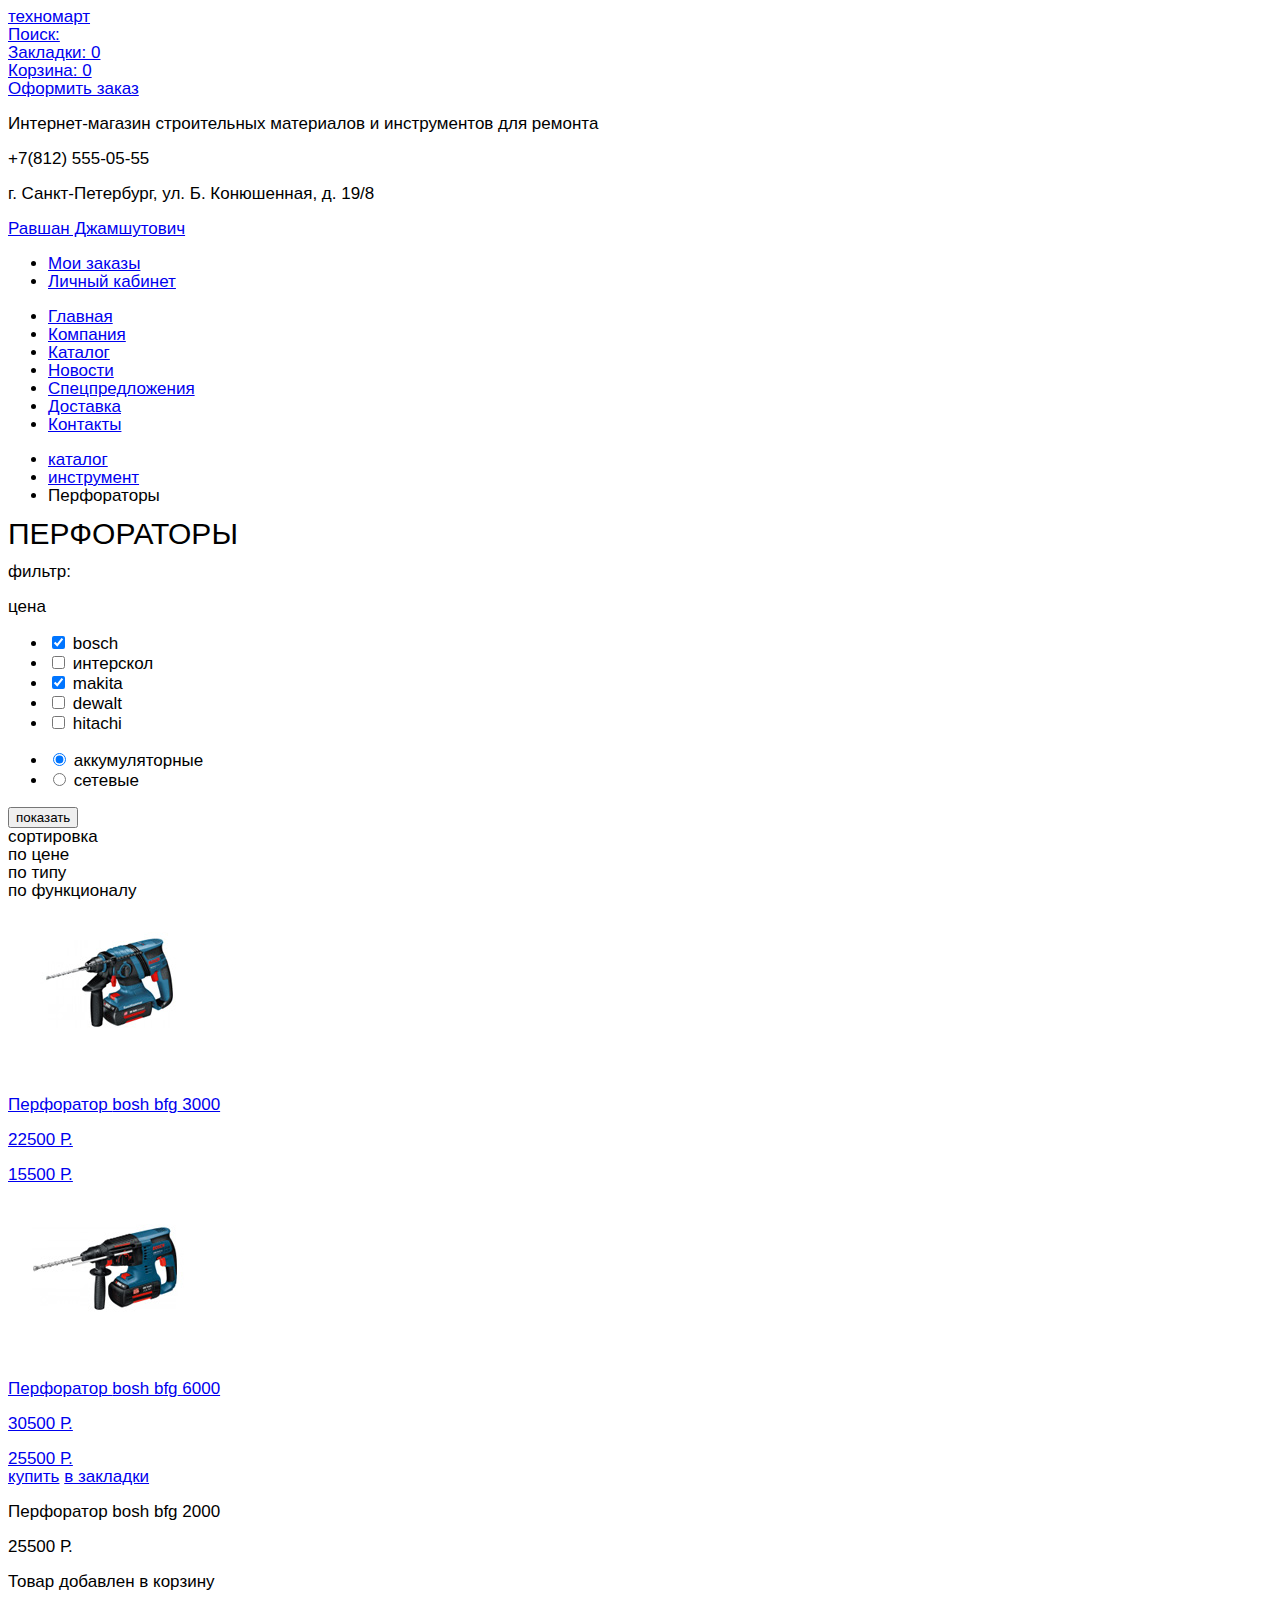
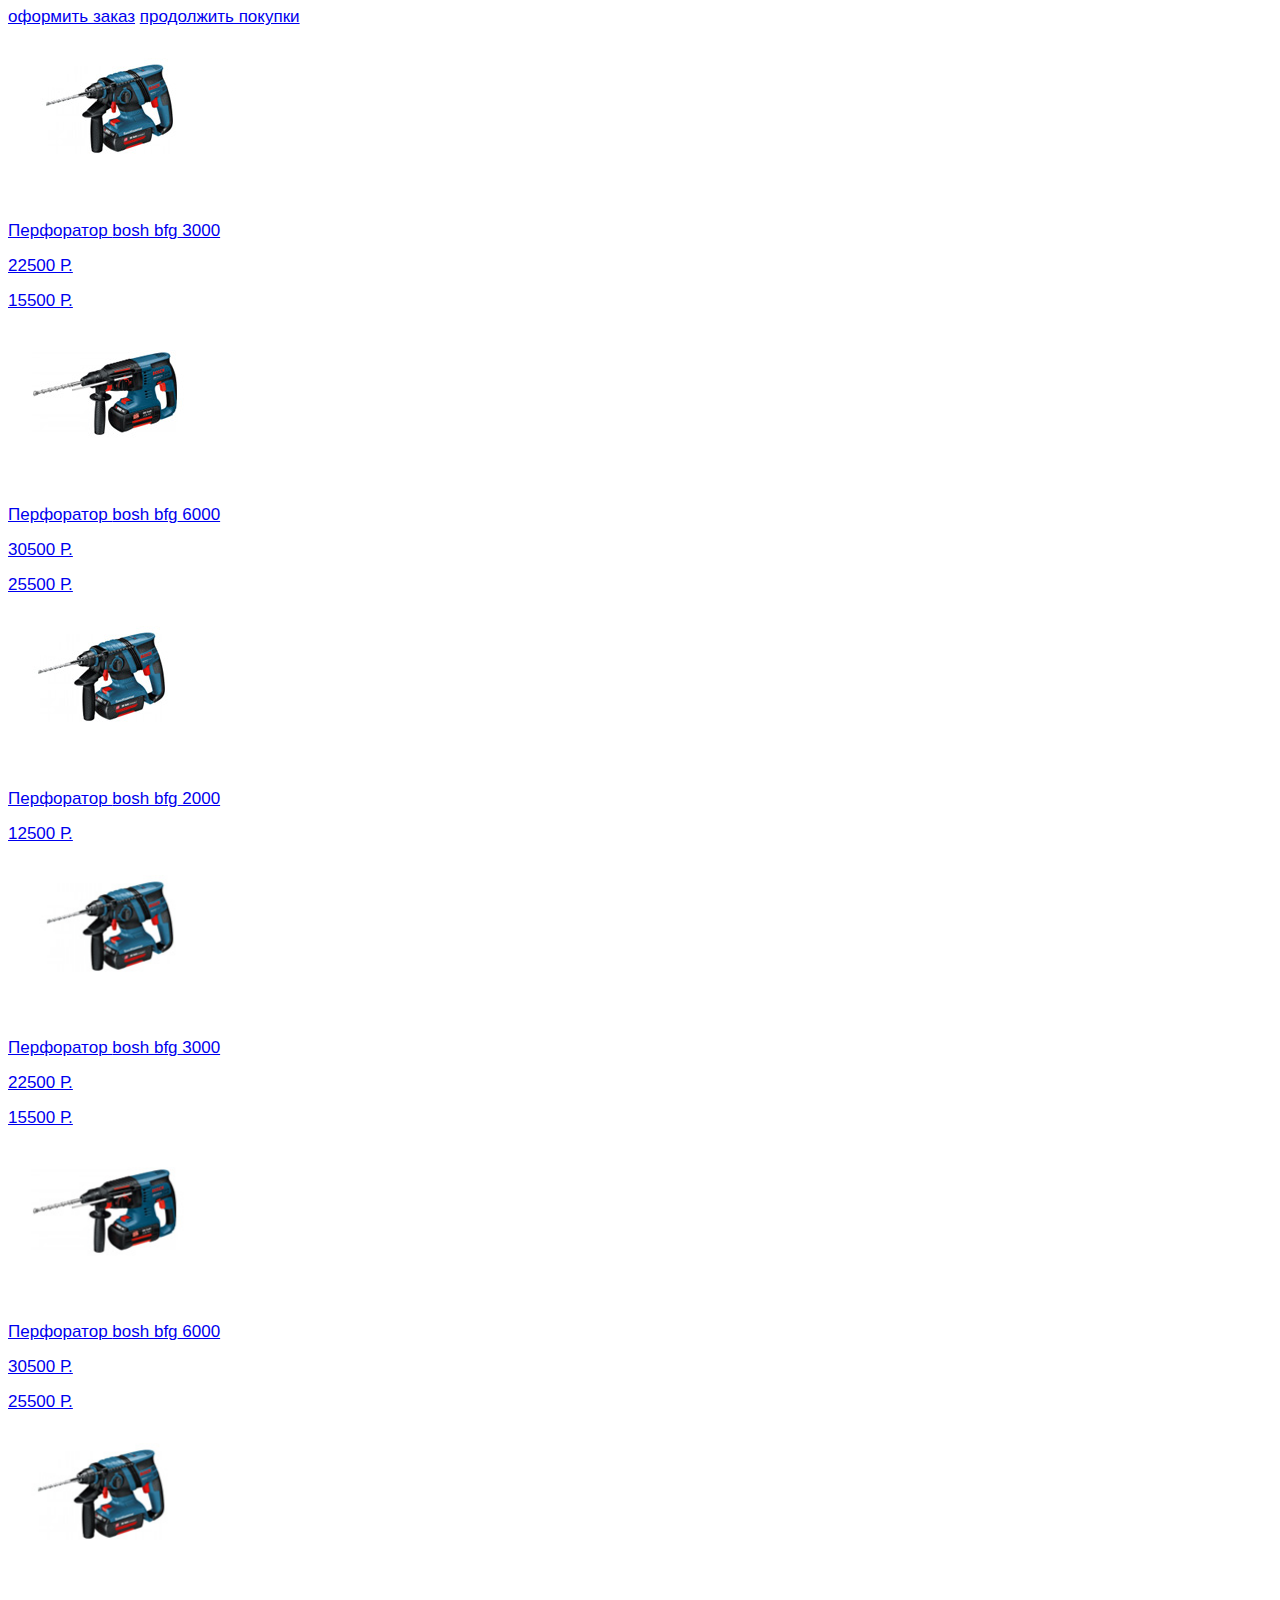
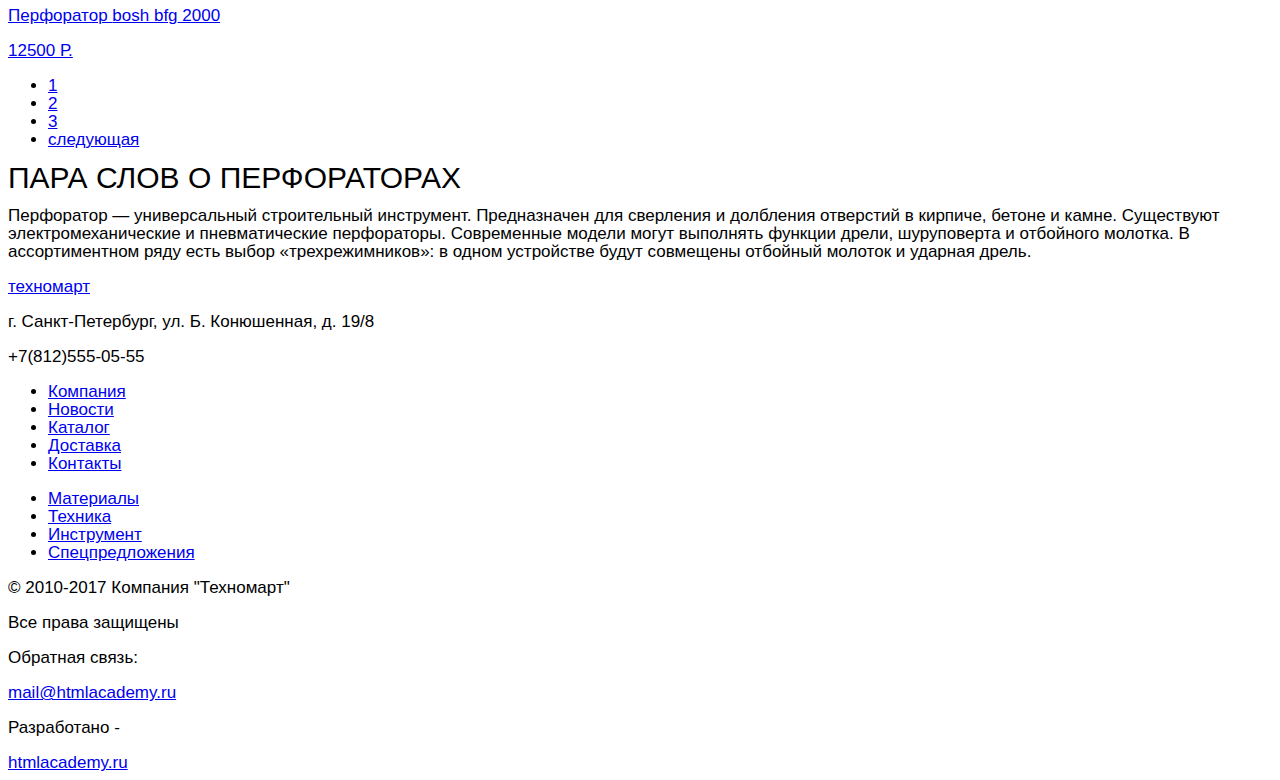
==== catalog.html @ 0193c379 "Изменения в соответствии с разделами интенсива "Разметка", "Фотошоп для верстальщика"" ====
<!DOCTYPE html>
<html lang="ru">
    <head>
        <meta charset="utf-8">
        <title>Перфораторы</title>
        <link rel="stylesheet" href="css/style.css">
    </head>
<body>
    <header class="main-header">
        <section class="user-panel">
            <div class="use-panel-container">
                <div class="logo">
                    <a href="#" title="Логотип">техномарт</a>       
                </div>
                <div class="search">
                    <a href="#">Поиск:</a>                    
                </div>
                <div class="marks">
                    <a href="#">Закладки: 0</a>                     
                </div>
                <div class="basket">
                    <a href="#">Корзина: 0</a>                       
                </div>
                <div class="order-btn">
                    <a href="#">Оформить заказ</a>
                </div>                
            </div>
        </section>
        <div class="info-container">
            <section class="info-panel">
                <p>Интернет-магазин строительных материалов и инструментов для ремонта</p> 
                <div class="phone-address">
                    <div class="phone-number">
                        <p>+7(812) 555-05-55</p>
                    </div>
                    <p>г. Санкт-Петербург, ул. Б. Конюшенная, д. 19/8</p>
                </div>
                <div class="user-conner">
                    <div class="profile">
                        <a href="#">Равшан Джамшутович</a>          
                    </div>
                    <ul>
                        <li>
                            <a href="#">Мои заказы</a>
                        </li>
                        <li>
                            <a href="#">Личный кабинет</a>
                        </li>
                    </ul>
                </div>
                <nav class="main-nav">
                    <ul>
                        <li>
                            <a href="#">Главная</a>
                        </li>
                        <li>
                            <a href="#">Компания</a>
                        </li>
                        <li>
                            <a href="#">Каталог</a>
                        </li>
                        <li>
                            <a href="#">Новости</a>
                        </li>
                        <li>
                            <a href="#">Спецпредложения</a>
                        </li>
                        <li>
                            <a href="#">Доставка</a>
                        </li>
                        <li>
                            <a href="#">Контакты</a>
                        </li>
                    </ul>
                </nav>                
            </section>
        </div>
    </header>
    <main>
        <div class="conteiner-for-main">
            <div class="breadcrumbs">
                <ul>
                    <li>
                        <a href="#">каталог</a>
                    </li>
                    <li>
                        <a href="#">инструмент</a>
                    </li>
                    <li> Перфораторы</li>                  
                </ul>
            </div>
            <h1>перфораторы</h1>
            <div class="search-filters">
                <p>фильтр:</p>
                <div class="price">
                    <p>цена</p>
                    <div class="price-switch"></div>
                </div>
                <form action="#" method="get">
                    <section class="filter-producers">
                        <ul>
                            <li>
                                <input id="first-prod" type="checkbox" name="first" checked>
                                <label for="first-prod">bosch</label>
                            </li>
                            <li>
                                <input id="second-prod" type="checkbox" name="second">
                                 <label for="second-prod">интерскол</label>
                            </li>
                            <li>
                                <input id="third-prod" type="checkbox" name="third" checked>
                                <label for="third-prod">makita</label>
                            </li>
                            <li>
                                <input id="fourth-prod" type="checkbox" name="fourth">
                                <label for="fourth-prod">dewalt</label>
                            </li>
                            <li>
                                <input id="fifth-prod" type="checkbox" name="fifth">
                                <label for="fifth-prod">hitachi</label>
                            </li>                                                    
                        </ul>        
                    </section>
                    <section class="energy">
                        <ul>
                            <li>
                                <input id="first-energy" type="radio" name="energy" checked>
                                <label for="first-energy">аккумуляторные</label>
                            </li>
                            <li>
                                <input id="second-enerdgy" type="radio" name="energy">
                                 <label for="second-enerdgy">сетевые</label>
                            </li>
                        </ul>
                        <input type="submit" value="показать">
                    </section>                    
                </form>               
            </div>
            <section class="products">
                <div class="sorting">
                    <div>сортировка</div>
                    <div>по цене</div>
                    <div>по типу</div>
                    <div>по функционалу</div>
                    <div class="triangle-up-down"></div>
                </div>
                <div class="prod-cards">
                      <div class="first-card">
                        <a href="#">
                            <img src="img/perf-1.jpg" width="216" height="175" alt="Перфоратор BOSH BFG 3000">
                            <p>Перфоратор <span>bosh bfg</span> 3000</p>
                            <p>22500 Р.</p>
                            <div class="current-price">
                                <div>15500 Р.</div>
                                <div class="triangle"></div>
                            </div>
                        </a>
                    </div>
                    <div class="second-card">
                        <a href="#">
                            <img src="img/perf-2.jpg" width="216" height="175" alt="Перфоратор BOSH BFG 6000">
                            <p>Перфоратор <span>bosh bfg</span> 6000</p>
                            <p>30500 Р.</p>
                            <div class="current-price">
                                <div>25500 Р.</div>
                                <div class="triangle"></div>
                            </div>
                        </a>
                    </div>
                    
                    <div class="third-card">
                        <a href="#">купить</a>
                        <a href="#">в закладки</a>                                      
                        <p>Перфоратор <span>bosh bfg</span> 2000</p>
                        <div class="current-price">
                            <div>25500 Р.</div>
                            <div class="triangle"></div>
                        </div>
                        <div class="new-flag"></div>                        
                    </div>
                    <div class="add-to-basket">
                        <div class="cross"></div>
                        <p>Товар добавлен в корзину</p>
                        <div class="btns">
                            <a href="#">оформить заказ</a>
                            <a href="#">продолжить покупки</a>
                        </div>
                    </div>                    
                    <div class="fourth-card">
                        <a href="#">
                            <img src="img/perf-3.jpg" width="216" height="175" alt="Перфоратор BOSH BFG 3000">
                            <p>Перфоратор <span>bosh bfg</span> 3000</p>
                            <p>22500 Р.</p>
                            <div class="current-price">
                                <div>15500 Р.</div>
                                <div class="triangle"></div>
                            </div>                           
                        </a>
                    </div>
                    <div class="fifth-card">
                        <a href="#">
                            <img src="img/perf-4.jpg" width="216" height="175" alt="Перфоратор BOSH BFG 6000">
                            <p>Перфоратор <span>bosh bfg</span> 6000</p>
                            <p>30500 Р.</p>
                            <div class="current-price">
                                <div>25500 Р.</div>
                                <div class="triangle"></div>
                            </div>
                            <div class="new-flag"></div>
                        </a>
                    </div>
                    <div class="sixth-card">
                        <a href="#">
                            <img src="img/perf-5.jpg" width="216" height="175" alt="Перфоратор BOSH BFG 2000">
                            <p>Перфоратор <span>bosh bfg</span> 2000</p>                 
                            <div class="current-price">
                                <div>12500 Р.</div>
                                <div class="triangle"></div>
                            </div>                         
                        </a>
                    </div>
                    <div class="seventh-card">
                        <a href="#">
                            <img src="img/perf-6.jpg" width="216" height="175" alt="Перфоратор BOSH BFG 3000">
                            <p>Перфоратор <span>bosh bfg</span> 3000</p>
                            <p>22500 Р.</p>
                            <div class="current-price">
                                <div>15500 Р.</div>
                                <div class="triangle"></div>
                            </div>
                            <div class="new-flag"></div>
                        </a>
                    </div>
                    <div class="eight-card">
                        <a href="#">
                            <img src="img/perf-7.jpg" width="216" height="175" alt="Перфоратор BOSH BFG 6000">
                            <p>Перфоратор <span>bosh bfg</span> 6000</p>
                            <p>30500 Р.</p>
                            <div class="current-price">
                                <div>25500 Р.</div>
                                <div class="triangle"></div>
                            </div>                           
                        </a>
                    </div>
                    <div class="ninth-card">
                        <a href="#">
                            <img src="img/perf-8.jpg" width="216" height="175" alt="Перфоратор BOSH BFG 2000">
                            <p>Перфоратор <span>bosh bfg</span> 2000</p>                
                            <div class="current-price">
                                <div>12500 Р.</div>
                                <div class="triangle"></div>
                            </div>                           
                        </a>
                    </div>
                </div>                
            </section>
            <section class="pages-nav">
                <ul>
                    <li>
                        <a href="#">1</a>
                    </li>
                    <li>
                        <a href="#">2</a>
                    </li>
                    <li>
                        <a href="#">3</a>
                    </li>
                    <li>
                        <a href="#">следующая</a>
                    </li>
                </ul>
            </section>
            <section class="about-perf">
                <h1>пара слов о перфораторах</h1>
                <p>Перфоратор — универсальный строительный инструмент. Предназначен для сверления и долбления отверстий в кирпиче, бетоне и камне.
                Существуют электромеханические и пневматические перфораторы. Современные модели могут выполнять функции дрели, шуруповерта и отбойного молотка. В ассортиментном ряду есть выбор «трехрежимников»: в одном устройстве будут совмещены отбойный молоток и ударная дрель.</p>
            </section>                  
            <section class="bottom-menu">
                <div class="bottom-logo-contacts">
                    <a href="#">техномарт</a>
                    <p>г. Санкт-Петербург, ул. Б. Конюшенная, д. 19/8</p>
                    <p>+7(812)555-05-55</p>
                </div>
                <div class="menu-panels">
                    <div class="common-menu">
                        <ul>
                            <li>
                                <a href="#">Компания</a>
                            </li>
                            <li>
                                <a href="#">Новости</a>
                            </li>
                             <li>
                                <a href="#">Каталог</a>
                            </li>
                             <li>
                                <a href="#">Доставка</a>
                            </li>
                             <li>
                                <a href="#">Контакты</a>
                            </li>
                        </ul>
                    </div>
                    <div class="choice-menu">
                         <ul>
                            <li>
                                <a href="#">Материалы</a>
                            </li>
                            <li>
                                <a href="#">Техника</a>
                            </li>
                             <li>
                                <a href="#">Инструмент</a>
                            </li>
                             <li>
                                <a href="#">Спецпредложения</a>
                            </li>                             
                        </ul>
                    </div>
                </div>                
            </section>           
        </div>
    </main>
    <footer>
        <div class="footer-container">
            <section class="footer-copyright">
                <p>&copy; 2010-2017 Компания "Техномарт"</p>
                <p>Все права защищены</p>
            </section>
            <section class="footer-social">
                <a class="social-vk" href="#"></a>
                <a class="social-fb" href="#"></a>
                <a class="social-inst" href="#"></a>
            </section>
            <section class="footer-connect">
                <p>Обратная связь:</p>
                <a href="#">mail@htmlacademy.ru</a>
            </section>
            <section class="footer-develop">
                <p>Разработано -</p>
                <a href="http://www.htmlacademy.ru">htmlacademy.ru</a>
            </section>
        </div>
    </footer>    
    <script src="scripts.js"></script>
</body>
</html>
---- css/style.css ----
body {
    color: #000000;
    font-size: 17px;
    font-family: Cuprum, "PT Sans", Arial, Helvetica, sans-serif;    
    font-weight: normal;      
    line-height: 18px;
}
h1 {
    color: #000000;
    font-size: 30px;
    font-family: inherit;    
    font-weight: normal;      
    line-height: 30 px;
    text-transform: uppercase;
}
h2 {
    color: #ffffff;
    font-size: 24px;
    font-family: inherit;    
    font-weight: bold;      
    line-height: 30px;     
}
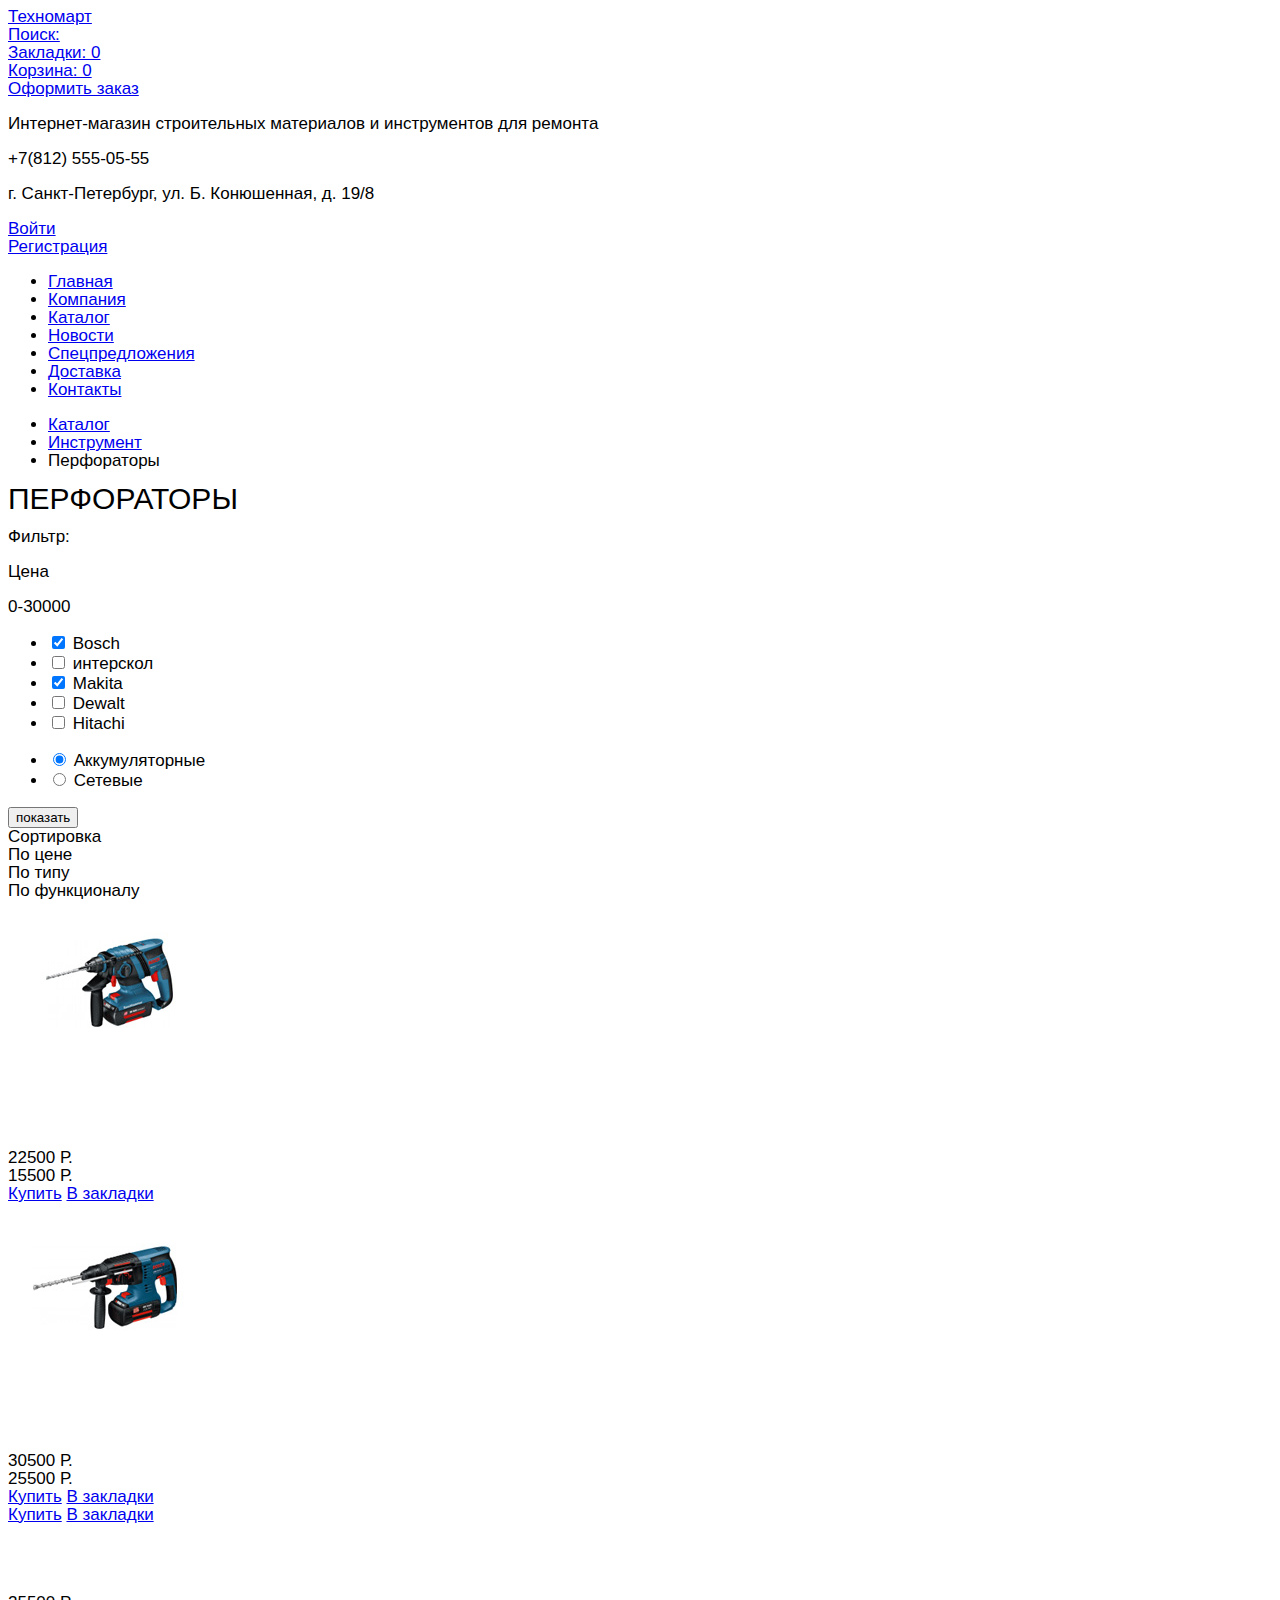
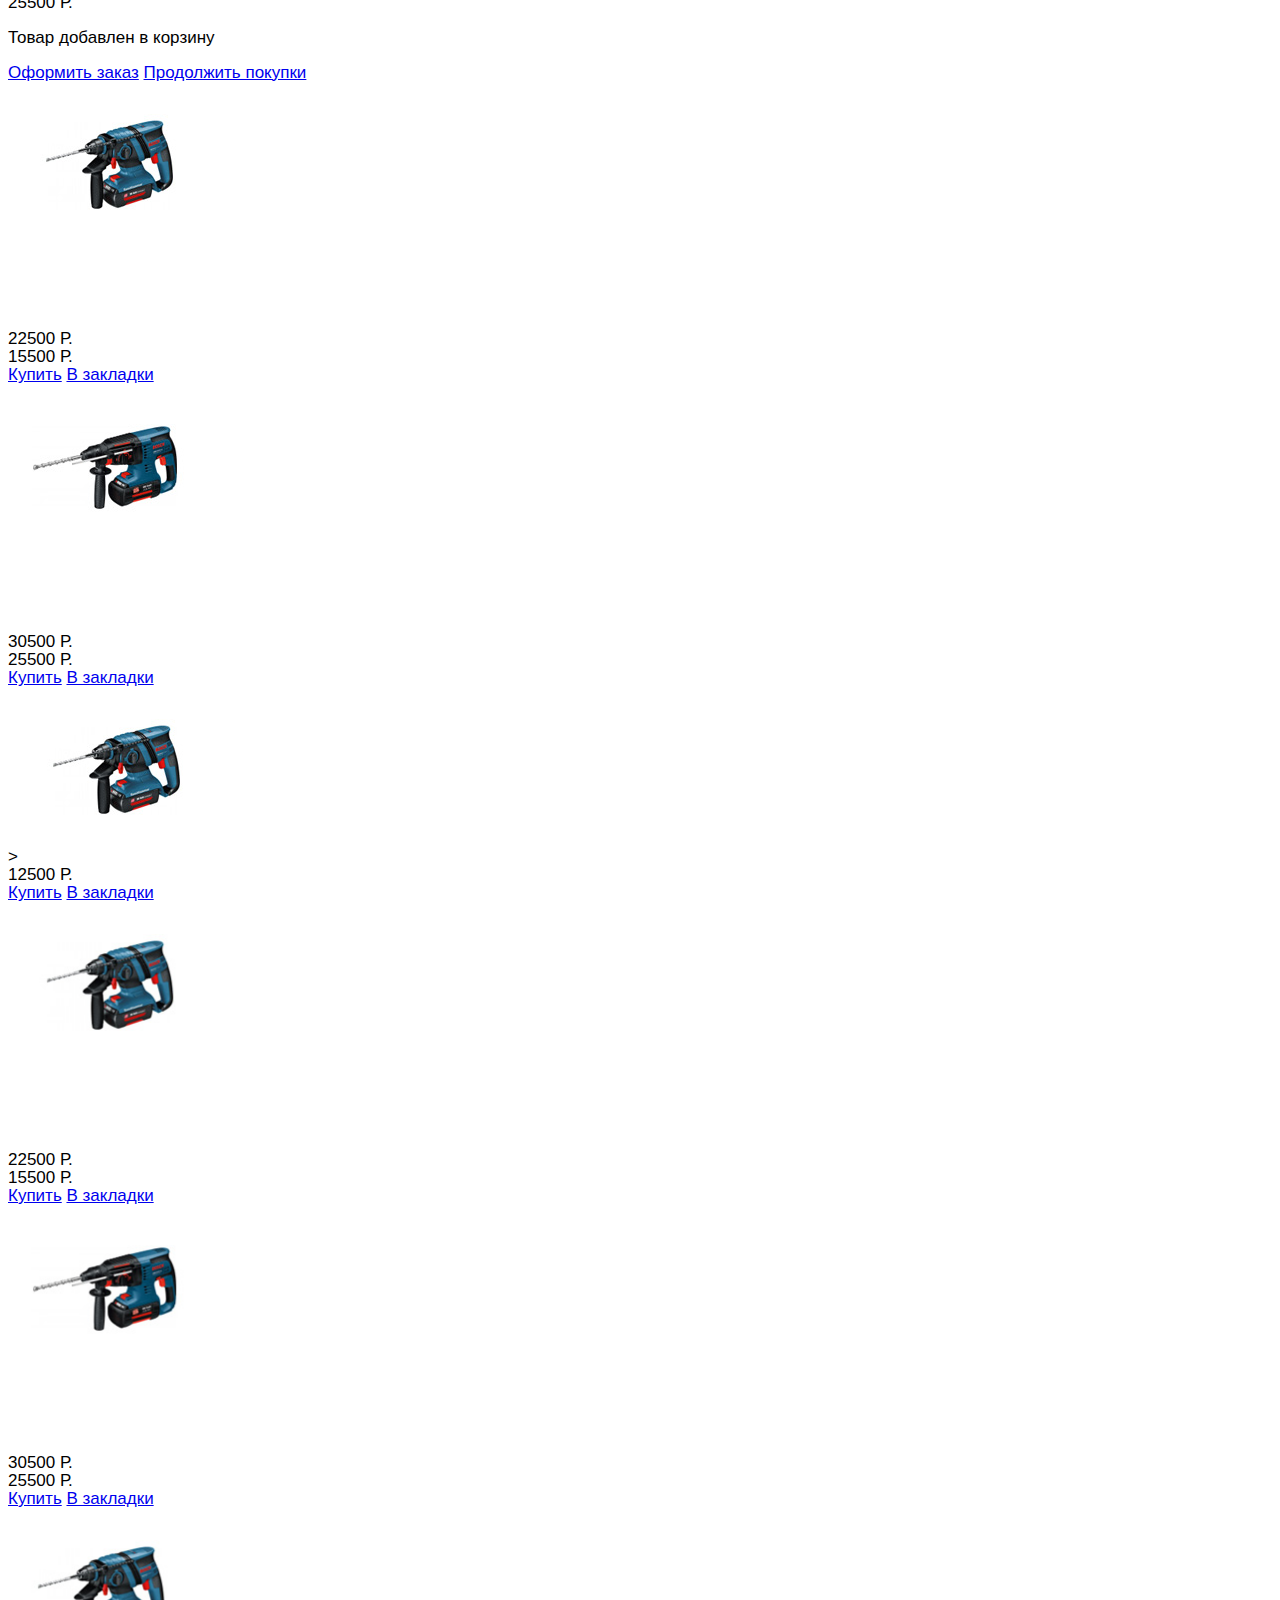
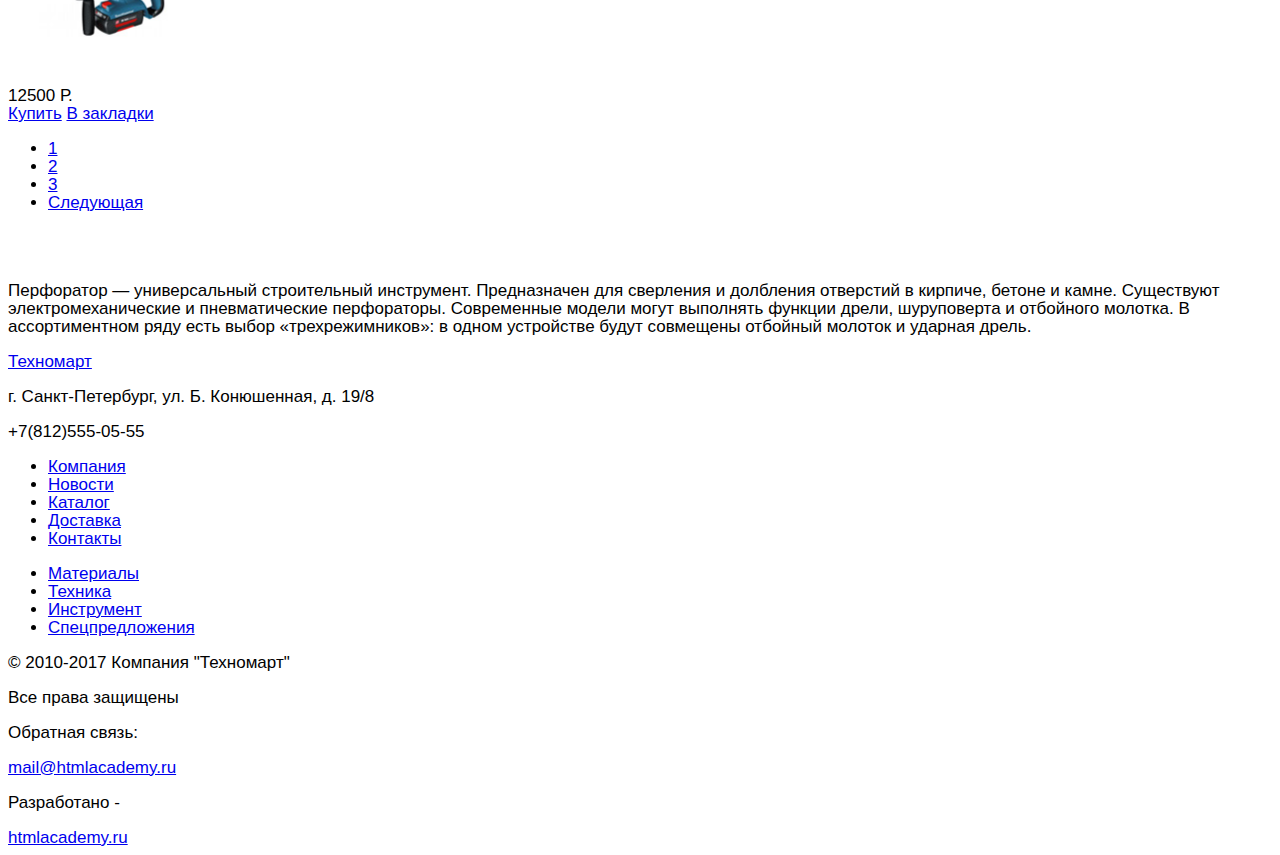
==== commit c7fdba04: "Изменение с учетом замечаний № 1" ====
--- a/catalog.html
+++ b/catalog.html
@@ -7,18 +7,18 @@
     </head>
 <body>
     <header class="main-header">
-        <section class="user-panel">
-            <div class="use-panel-container">
-                <div class="logo">
-                    <a href="#" title="Логотип">техномарт</a>       
-                </div>
-                <div class="search">
+        <section class="top-main-header">
+            <div class="container">
+                <div class="header-logo">
+                    <a href="#" title="Логотип">Техномарт</a>       
+                </div>
+                <div class="header-search">
                     <a href="#">Поиск:</a>                    
                 </div>
-                <div class="marks">
+                <div class="header-marks">
                     <a href="#">Закладки: 0</a>                     
                 </div>
-                <div class="basket">
+                <div class="header-basket">
                     <a href="#">Корзина: 0</a>                       
                 </div>
                 <div class="order-btn">
@@ -26,27 +26,22 @@
                 </div>                
             </div>
         </section>
-        <div class="info-container">
-            <section class="info-panel">
-                <p>Интернет-магазин строительных материалов и инструментов для ремонта</p> 
+        <div class="container">
+            <section class="bottom-main-header">
+                <p class="shop-description">Интернет-магазин строительных материалов и инструментов для ремонта</p> 
                 <div class="phone-address">
                     <div class="phone-number">
                         <p>+7(812) 555-05-55</p>
                     </div>
                     <p>г. Санкт-Петербург, ул. Б. Конюшенная, д. 19/8</p>
                 </div>
-                <div class="user-conner">
-                    <div class="profile">
-                        <a href="#">Равшан Джамшутович</a>          
-                    </div>
-                    <ul>
-                        <li>
-                            <a href="#">Мои заказы</a>
-                        </li>
-                        <li>
-                            <a href="#">Личный кабинет</a>
-                        </li>
-                    </ul>
+                <div class="registrations-btns">
+                    <div class="enter-btn">
+                        <a href="#">Войти</a>          
+                    </div>
+                    <div class="registration-btn">
+                        <a href="#">Регистрация</a>                
+                    </div>
                 </div>
                 <nav class="main-nav">
                     <ul>
@@ -77,59 +72,64 @@
         </div>
     </header>
     <main>
-        <div class="conteiner-for-main">
+        <div class="conteiner">
             <div class="breadcrumbs">
                 <ul>
                     <li>
-                        <a href="#">каталог</a>
-                    </li>
-                    <li>
-                        <a href="#">инструмент</a>
-                    </li>
-                    <li> Перфораторы</li>                  
+                        <a href="#">Каталог</a>
+                    </li>
+                    <li>
+                        <a href="#">Инструмент</a>
+                    </li>
+                    <li>Перфораторы</li>                  
                 </ul>
             </div>
-            <h1>перфораторы</h1>
+            <h1>Перфораторы</h1>
             <div class="search-filters">
-                <p>фильтр:</p>
+                <p>Фильтр:</p>
                 <div class="price">
-                    <p>цена</p>
-                    <div class="price-switch"></div>
+                    <p>Цена</p>
+                    <div class="price-switch">
+						<div class="line-for-runner"></div>
+						<div class="left-runner"></div>
+					</div>
+					<div class="price-conteiner">
+						<span>0</span>-<span>30000</span>
+					</div>
                 </div>
                 <form action="#" method="get">
                     <section class="filter-producers">
                         <ul>
                             <li>
-                                <input id="first-prod" type="checkbox" name="first" checked>
-                                <label for="first-prod">bosch</label>
-                            </li>
-                            <li>
-                                <input id="second-prod" type="checkbox" name="second">
-                                 <label for="second-prod">интерскол</label>
-                            </li>
-                            <li>
-                                <input id="third-prod" type="checkbox" name="third" checked>
-                                <label for="third-prod">makita</label>
-                            </li>
-                            <li>
-                                <input id="fourth-prod" type="checkbox" name="fourth">
-                                <label for="fourth-prod">dewalt</label>
-                            </li>
-                            <li>
-                                <input id="fifth-prod" type="checkbox" name="fifth">
-                                <label for="fifth-prod">hitachi</label>
-                            </li>                                                    
+                                <input id="first-producer" type="checkbox" name="first" checked>
+                                <label for="first-producer">Bosch</label>
+                            </li>
+                            <li>
+                                <input id="second-producer" type="checkbox" name="second">
+                                 <label for="second-producer">интерскол</label>
+                            </li>
+                            <li>
+                                <input id="third-producer" type="checkbox" name="third" checked>
+                                <label for="third-producer">Makita</label>
+                            </li>
+                            <li>
+                                <input id="fourth-producer" type="checkbox" name="fourth">
+                                <label for="fourth-producer">Dewalt</label>
+                            </li>
+                            <li>
+                                <input id="fifth-producer" type="checkbox" name="fifth">
+                                <label for="fifth-producer">Hitachi</label>
                         </ul>        
                     </section>
                     <section class="energy">
                         <ul>
                             <li>
                                 <input id="first-energy" type="radio" name="energy" checked>
-                                <label for="first-energy">аккумуляторные</label>
+                                <label for="first-energy">Аккумуляторные</label>
                             </li>
                             <li>
                                 <input id="second-enerdgy" type="radio" name="energy">
-                                 <label for="second-enerdgy">сетевые</label>
+                                 <label for="second-enerdgy">Сетевые</label>
                             </li>
                         </ul>
                         <input type="submit" value="показать">
@@ -138,119 +138,133 @@
             </div>
             <section class="products">
                 <div class="sorting">
-                    <div>сортировка</div>
-                    <div>по цене</div>
-                    <div>по типу</div>
-                    <div>по функционалу</div>
+                    <div>Сортировка</div>
+                    <div>По цене</div>
+                    <div>По типу</div>
+                    <div>По функционалу</div>
                     <div class="triangle-up-down"></div>
                 </div>
-                <div class="prod-cards">
-                      <div class="first-card">
-                        <a href="#">
+                <div class="products-cards-block">
+                	<div class="good-card">
+						<div class="good-card-img">
                             <img src="img/perf-1.jpg" width="216" height="175" alt="Перфоратор BOSH BFG 3000">
-                            <p>Перфоратор <span>bosh bfg</span> 3000</p>
-                            <p>22500 Р.</p>
-                            <div class="current-price">
-                                <div>15500 Р.</div>
-                                <div class="triangle"></div>
-                            </div>
-                        </a>
-                    </div>
-                    <div class="second-card">
-                        <a href="#">
+						</div>
+                            <h2>Перфоратор <span>Bosh BFG</span> 3000</h2>
+						<div class="good-card-price">
+                            <div class="old-price">22500 Р.</div>
+                            <div class="current-price">15500 Р.</div>
+                        </div>
+						<div class="good-card-action">
+							<a href="#">Купить</a>						
+							<a href="#">В закладки</a>					
+					  	</div>	
+                    </div>
+                    <div class="good-card">
+                        <div class="good-card-img">
                             <img src="img/perf-2.jpg" width="216" height="175" alt="Перфоратор BOSH BFG 6000">
-                            <p>Перфоратор <span>bosh bfg</span> 6000</p>
-                            <p>30500 Р.</p>
-                            <div class="current-price">
-                                <div>25500 Р.</div>
-                                <div class="triangle"></div>
-                            </div>
-                        </a>
-                    </div>
-                    
-                    <div class="third-card">
-                        <a href="#">купить</a>
-                        <a href="#">в закладки</a>                                      
-                        <p>Перфоратор <span>bosh bfg</span> 2000</p>
-                        <div class="current-price">
-                            <div>25500 Р.</div>
-                            <div class="triangle"></div>
+						</div>
+                        <h2>Перфоратор <span>Bosh BFG</span> 6000</h2>
+						<div class="good-card-price">
+                            <div class="old-price">30500 Р.</div>
+                            <div class="current-price">25500 Р.</div>
+						</div>
+                        <div class="good-card-action">
+							<a href="#">Купить</a>						
+							<a href="#">В закладки</a>					
+					  	</div>	       
+                    </div>
+                    <div class="good-card">
+						<a href="#">Купить</a>						
+						<a href="#">В закладки</a>					
+                        <h2>Перфоратор <span>Bosh BFG</span> 2000</h2>
+                        <div class="current-price">25500 Р.</div>
+                        <div class="new-flag"></div>
+						<div class="add-to-basket">
+                        	<div class="cross"></div>
+                        	<p>Товар добавлен в корзину</p>
+                        	<div class="btns">
+                            	<a href="#">Оформить заказ</a>
+                            	<a href="#">Продолжить покупки</a>
+                        	</div>
+                    	</div>
+					</div>
+                    <div class="good-card">
+                        <div class="good-card-img">
+                            <img src="img/perf-3.jpg" width="216" height="175" alt="Перфоратор BOSH BFG 3000">
+						</div>
+                            <h2>Перфоратор <span>Bosh BFG</span> 3000</h2>
+						<div class="good-card-price">
+                            <div class="old-price">22500 Р.</div>
+                            <div class="current-price">15500 Р.</div>
+						</div>
+						<div class="good-card-action">
+							<a href="#">Купить</a>						
+							<a href="#">В закладки</a>					
+					  	</div>	
+                    </div>
+                    <div class="good-card">
+                        <div class="good-card-img">
+                            <img src="img/perf-4.jpg" width="216" height="175" alt="Перфоратор BOSH BFG 6000">
+						</div>
+                        <h2>Перфоратор <span>Bosh BFG</span> 6000</h2>
+						<div class="good-card-price"> 
+                            <div class="old-price">30500 Р.</div>
+                            <div class="current-price">25500 Р.</div>
                         </div>
-                        <div class="new-flag"></div>                        
-                    </div>
-                    <div class="add-to-basket">
-                        <div class="cross"></div>
-                        <p>Товар добавлен в корзину</p>
-                        <div class="btns">
-                            <a href="#">оформить заказ</a>
-                            <a href="#">продолжить покупки</a>
+                        <div class="new-flag"></div>
+						<div class="good-card-action">
+							<a href="#">Купить</a>						
+							<a href="#">В закладки</a>					
+					  	</div>	
+                    </div>
+                    <div class="good-card">
+                    	<div class="good-card-img">>
+                            <img src="img/perf-5.jpg" width="216" height="175" alt="Перфоратор BOSH BFG 2000">
+						</div>
+                        <div class="current-price">12500 Р.</div>
+						<div class="good-card-action">
+							<a href="#">Купить</a>						
+							<a href="#">В закладки</a>					
+					  	</div>	
+                    </div>
+                    <div class="good-card">
+                    	<div class="good-card-img">
+                            <img src="img/perf-6.jpg" width="216" height="175" alt="Перфоратор BOSH BFG 3000">
+						</div>
+                            <h2>Перфоратор <span>Bosh BFG</span> 3000</h2>
+						<div class="good-card-price">
+                            <div class="old-price">22500 Р.</div>
+                            <div class="current-price">15500 Р.</div>
                         </div>
-                    </div>                    
-                    <div class="fourth-card">
-                        <a href="#">
-                            <img src="img/perf-3.jpg" width="216" height="175" alt="Перфоратор BOSH BFG 3000">
-                            <p>Перфоратор <span>bosh bfg</span> 3000</p>
-                            <p>22500 Р.</p>
-                            <div class="current-price">
-                                <div>15500 Р.</div>
-                                <div class="triangle"></div>
-                            </div>                           
-                        </a>
-                    </div>
-                    <div class="fifth-card">
-                        <a href="#">
-                            <img src="img/perf-4.jpg" width="216" height="175" alt="Перфоратор BOSH BFG 6000">
-                            <p>Перфоратор <span>bosh bfg</span> 6000</p>
-                            <p>30500 Р.</p>
-                            <div class="current-price">
-                                <div>25500 Р.</div>
-                                <div class="triangle"></div>
-                            </div>
-                            <div class="new-flag"></div>
-                        </a>
-                    </div>
-                    <div class="sixth-card">
-                        <a href="#">
-                            <img src="img/perf-5.jpg" width="216" height="175" alt="Перфоратор BOSH BFG 2000">
-                            <p>Перфоратор <span>bosh bfg</span> 2000</p>                 
-                            <div class="current-price">
-                                <div>12500 Р.</div>
-                                <div class="triangle"></div>
-                            </div>                         
-                        </a>
-                    </div>
-                    <div class="seventh-card">
-                        <a href="#">
-                            <img src="img/perf-6.jpg" width="216" height="175" alt="Перфоратор BOSH BFG 3000">
-                            <p>Перфоратор <span>bosh bfg</span> 3000</p>
-                            <p>22500 Р.</p>
-                            <div class="current-price">
-                                <div>15500 Р.</div>
-                                <div class="triangle"></div>
-                            </div>
-                            <div class="new-flag"></div>
-                        </a>
-                    </div>
-                    <div class="eight-card">
-                        <a href="#">
+                        <div class="new-flag"></div>
+						<div class="good-card-action">
+							<a href="#">Купить</a>						
+							<a href="#">В закладки</a>					
+					  	</div>	
+                    </div>
+                    <div class="good-card">
+                        <div class="good-card-img">
                             <img src="img/perf-7.jpg" width="216" height="175" alt="Перфоратор BOSH BFG 6000">
-                            <p>Перфоратор <span>bosh bfg</span> 6000</p>
-                            <p>30500 Р.</p>
-                            <div class="current-price">
-                                <div>25500 Р.</div>
-                                <div class="triangle"></div>
-                            </div>                           
-                        </a>
-                    </div>
-                    <div class="ninth-card">
-                        <a href="#">
+						</div>
+                        <h2>Перфоратор <span>Bosh BFG</span> 6000</h2>
+						<div class="good-card-price">
+                            <div class="old-price">30500 Р.</div>
+                            <div class="current-price">25500 Р.</div>
+						</div>
+						<div class="good-card-action">
+							<a href="#">Купить</a>						
+							<a href="#">В закладки</a>					
+					  	</div>	
+                    </div>
+                    <div class="good-card">
+                        <div class="good-card-img">
                             <img src="img/perf-8.jpg" width="216" height="175" alt="Перфоратор BOSH BFG 2000">
-                            <p>Перфоратор <span>bosh bfg</span> 2000</p>                
-                            <div class="current-price">
-                                <div>12500 Р.</div>
-                                <div class="triangle"></div>
-                            </div>                           
-                        </a>
+						</div>
+                        <div class="current-price">12500 Р.</div>
+						<div class="good-card-action">
+							<a href="#">Купить</a>						
+							<a href="#">В закладки</a>					
+					  	</div>	
                     </div>
                 </div>                
             </section>
@@ -266,82 +280,86 @@
                         <a href="#">3</a>
                     </li>
                     <li>
-                        <a href="#">следующая</a>
+                        <a href="#">Cледующая</a>
                     </li>
                 </ul>
             </section>
             <section class="about-perf">
-                <h1>пара слов о перфораторах</h1>
+                <h2>Пара слов о перфораторах</h2>
                 <p>Перфоратор — универсальный строительный инструмент. Предназначен для сверления и долбления отверстий в кирпиче, бетоне и камне.
                 Существуют электромеханические и пневматические перфораторы. Современные модели могут выполнять функции дрели, шуруповерта и отбойного молотка. В ассортиментном ряду есть выбор «трехрежимников»: в одном устройстве будут совмещены отбойный молоток и ударная дрель.</p>
             </section>                  
-            <section class="bottom-menu">
-                <div class="bottom-logo-contacts">
-                    <a href="#">техномарт</a>
-                    <p>г. Санкт-Петербург, ул. Б. Конюшенная, д. 19/8</p>
-                    <p>+7(812)555-05-55</p>
-                </div>
-                <div class="menu-panels">
-                    <div class="common-menu">
-                        <ul>
-                            <li>
-                                <a href="#">Компания</a>
-                            </li>
-                            <li>
-                                <a href="#">Новости</a>
-                            </li>
-                             <li>
-                                <a href="#">Каталог</a>
-                            </li>
-                             <li>
-                                <a href="#">Доставка</a>
-                            </li>
-                             <li>
-                                <a href="#">Контакты</a>
-                            </li>
-                        </ul>
-                    </div>
-                    <div class="choice-menu">
-                         <ul>
-                            <li>
-                                <a href="#">Материалы</a>
-                            </li>
-                            <li>
-                                <a href="#">Техника</a>
-                            </li>
-                             <li>
-                                <a href="#">Инструмент</a>
-                            </li>
-                             <li>
-                                <a href="#">Спецпредложения</a>
-                            </li>                             
-                        </ul>
-                    </div>
-                </div>                
-            </section>           
         </div>
     </main>
-    <footer>
-        <div class="footer-container">
-            <section class="footer-copyright">
-                <p>&copy; 2010-2017 Компания "Техномарт"</p>
-                <p>Все права защищены</p>
-            </section>
-            <section class="footer-social">
-                <a class="social-vk" href="#"></a>
-                <a class="social-fb" href="#"></a>
-                <a class="social-inst" href="#"></a>
-            </section>
-            <section class="footer-connect">
-                <p>Обратная связь:</p>
-                <a href="#">mail@htmlacademy.ru</a>
-            </section>
-            <section class="footer-develop">
-                <p>Разработано -</p>
-                <a href="http://www.htmlacademy.ru">htmlacademy.ru</a>
-            </section>
-        </div>
-    </footer>    
+    <footer class="main-footer">
+		<div class="top-main-footer">
+			<div class="container">
+				<section class="bottom-logo-contacts">
+					<a href="#">Техномарт</a>
+					<p>г. Санкт-Петербург, ул. Б. Конюшенная, д. 19/8</p>
+					<p>+7(812)555-05-55</p>
+				</section>
+				<div class="footer-menu-panels">
+					<nav class="footer-main-nav">
+						<ul>
+							<li>
+								<a href="#">Компания</a>
+							</li>
+							<li>
+								<a href="#">Новости</a>
+							</li>
+							 <li>
+								<a href="#">Каталог</a>
+							</li>
+							 <li>
+								<a href="#">Доставка</a>
+							</li>
+							 <li>
+								<a href="#">Контакты</a>
+							</li>
+						</ul>
+					</nav>
+					<nav class="footer-choice-nav">
+						 <ul>
+							<li>
+								<a href="#">Материалы</a>
+							</li>
+							<li>
+								<a href="#">Техника</a>
+							</li>
+							 <li>
+								<a href="#">Инструмент</a>
+							</li>
+							 <li>
+								<a href="#">Спецпредложения</a>
+							</li>                             
+						</ul>
+					</nav>
+				</div>                
+			</div>
+		</div>
+		<div class="bottom-main-footer">
+			<div class="conteiner">
+				<section class="footer-copyright">
+					<p>&copy; 2010-2017 Компания "Техномарт"</p>
+					<p>Все права защищены</p>
+				</section>
+				<section class="footer-social">
+					<a class="social-vk" href="#"></a>
+					<a class="social-fb" href="#"></a>
+					<a class="social-inst" href="#"></a>
+				</section>
+				<section class="footer-connect">
+					<p>Обратная связь:</p>
+					<a href="#">mail@htmlacademy.ru</a>
+				</section>
+				<section class="footer-develop">
+					<p>Разработано -</p>
+					<a href="http://www.htmlacademy.ru">htmlacademy.ru</a>
+				</section>
+			</div>
+		</div>
+    </footer>  
     <script src="scripts.js"></script>
 </body>
 </html>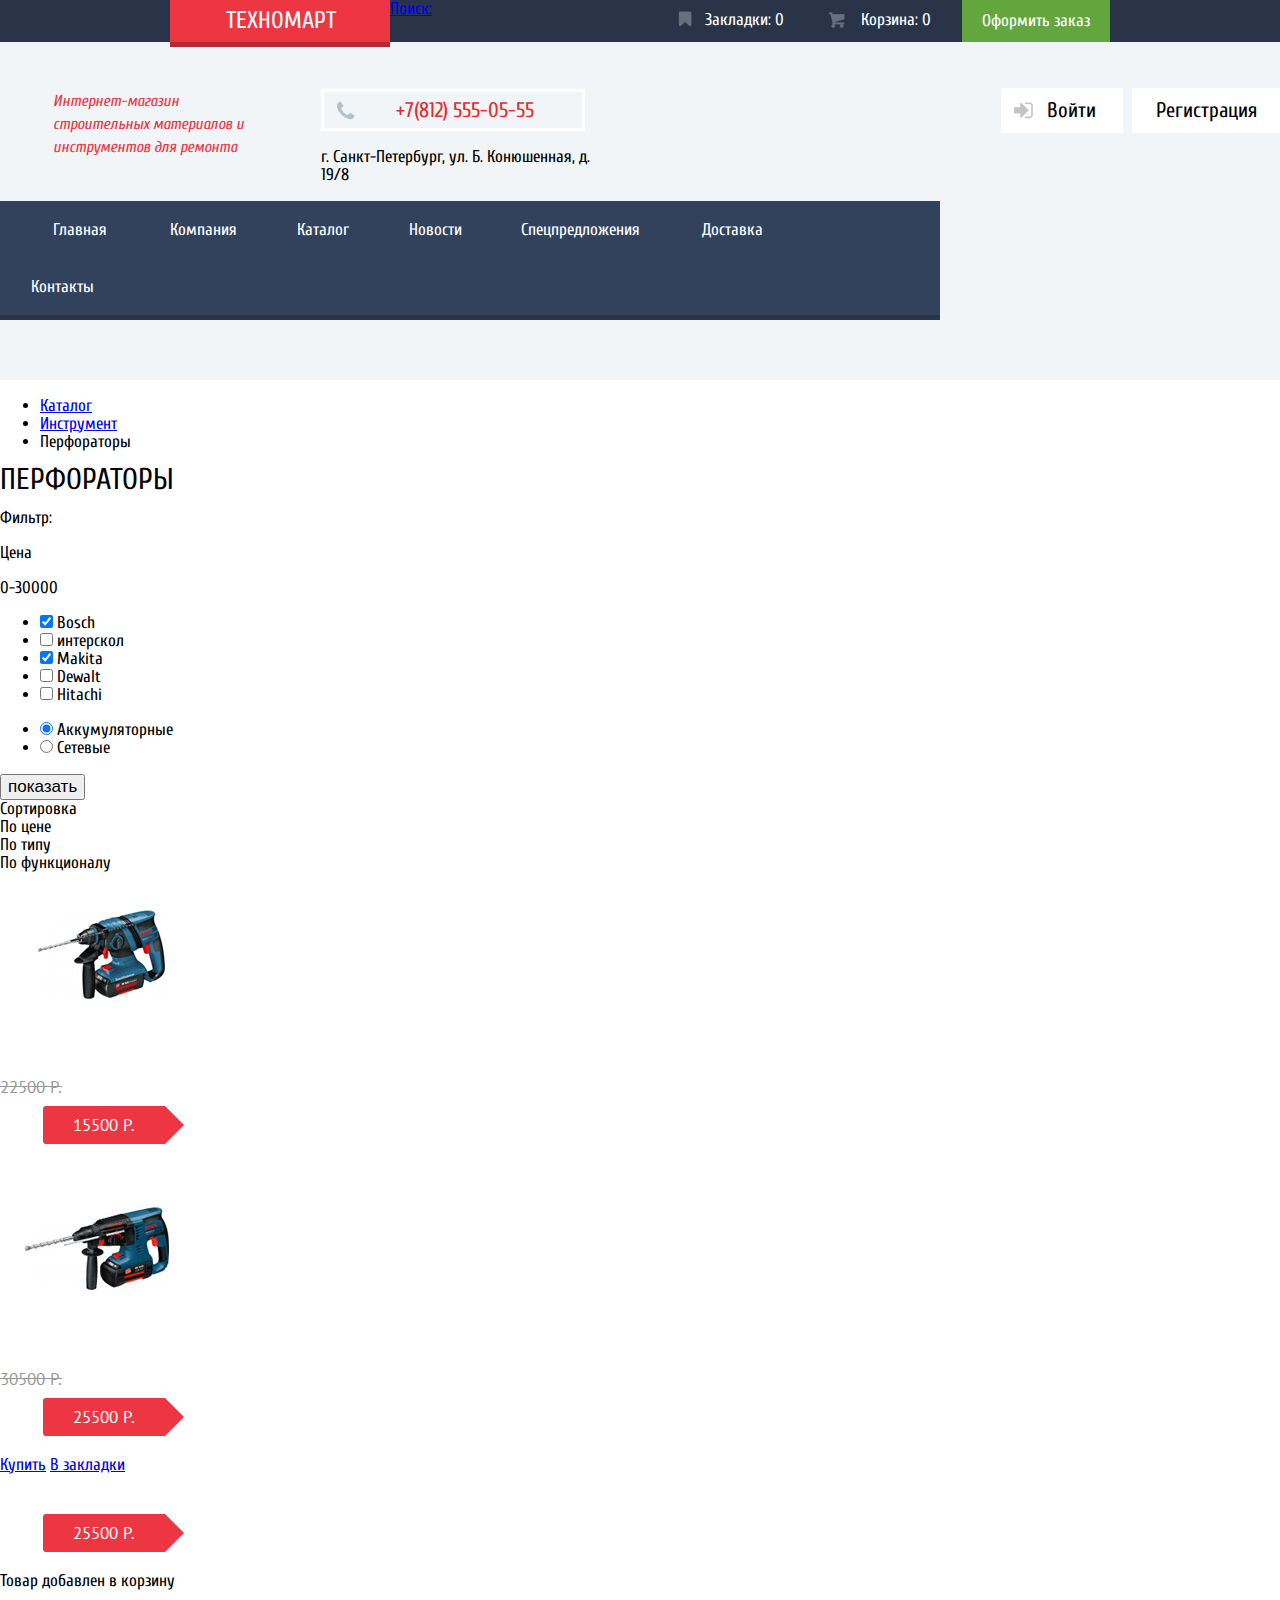
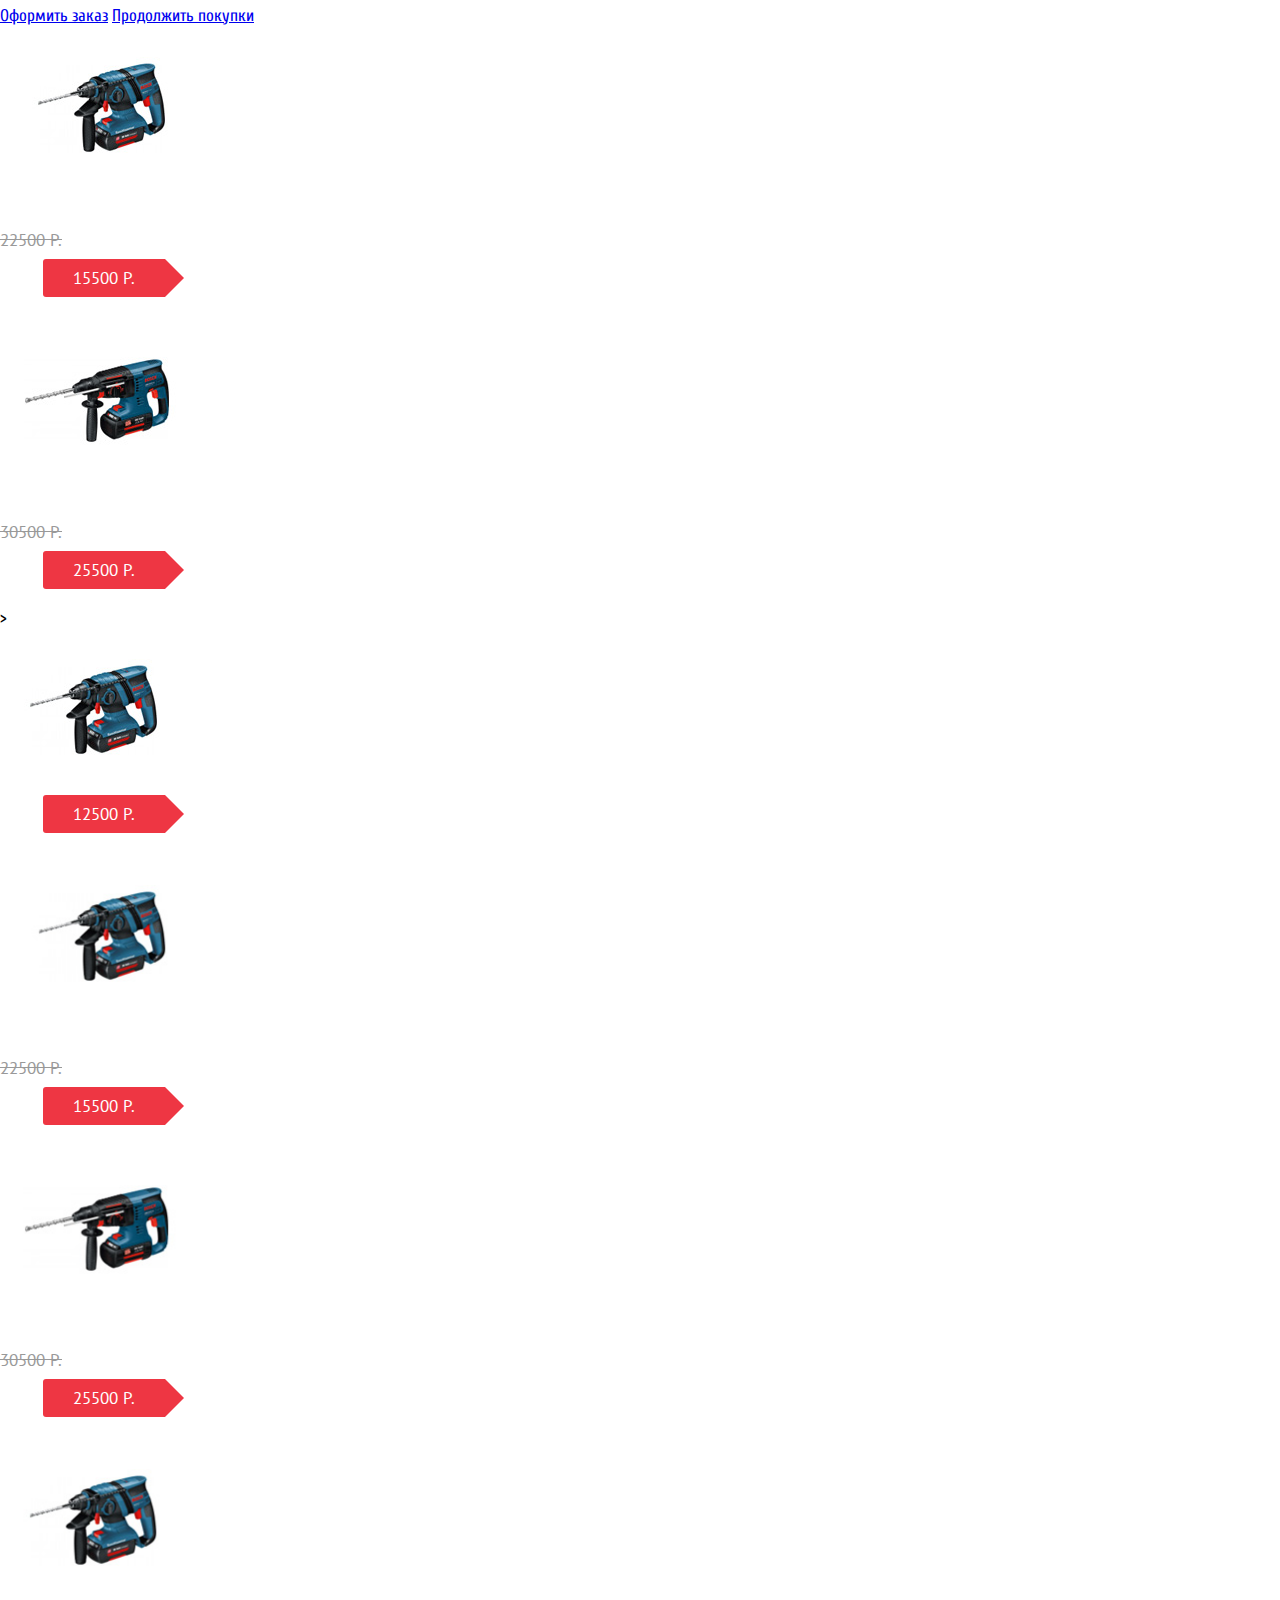
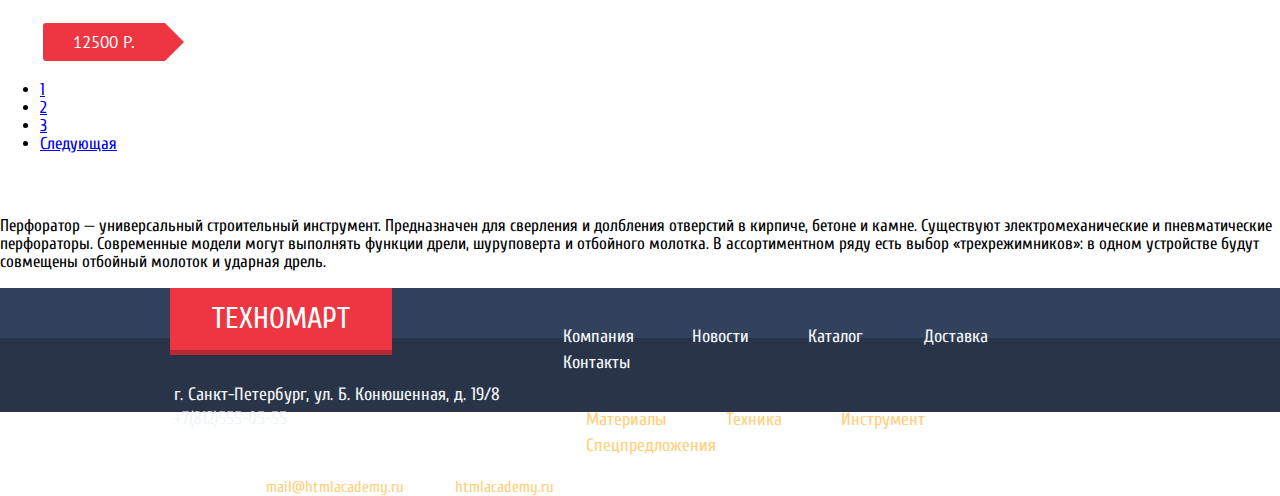
==== commit 8c47246c: "Сверстал страницу index Техномарта" ====
--- a/catalog.html
+++ b/catalog.html
@@ -1,34 +1,39 @@
 <!DOCTYPE html>
 <html lang="ru">
-    <head>
-        <meta charset="utf-8">
-        <title>Перфораторы</title>
-        <link rel="stylesheet" href="css/style.css">
-    </head>
+
+<head>
+    <meta charset="utf-8">
+    <title>Перфораторы</title>
+    <link rel="stylesheet" href="css/normalize.css">
+    <link rel="stylesheet" href="css/style.css">
+    <link href="https://fonts.googleapis.com/css?family=Cuprum:400,400i,700,700i&amp;subset=cyrillic" rel="stylesheet"> 
+        <link href="https://fonts.googleapis.com/css?family=PT+Sans:400,700&amp;subset=cyrillic" rel="stylesheet"> 
+</head>
+
 <body>
     <header class="main-header">
         <section class="top-main-header">
             <div class="container">
                 <div class="header-logo">
-                    <a href="#" title="Логотип">Техномарт</a>       
+                    <a href="#" title="Логотип">Техномарт</a>
                 </div>
                 <div class="header-search">
-                    <a href="#">Поиск:</a>                    
+                    <a href="#">Поиск:</a>
                 </div>
                 <div class="header-marks">
-                    <a href="#">Закладки: 0</a>                     
+                    <a href="#">Закладки: 0</a>
                 </div>
                 <div class="header-basket">
-                    <a href="#">Корзина: 0</a>                       
+                    <a href="#">Корзина: 0</a>
                 </div>
                 <div class="order-btn">
                     <a href="#">Оформить заказ</a>
-                </div>                
+                </div>
             </div>
         </section>
         <div class="container">
             <section class="bottom-main-header">
-                <p class="shop-description">Интернет-магазин строительных материалов и инструментов для ремонта</p> 
+                <p class="shop-description">Интернет-магазин строительных материалов и инструментов для ремонта</p>
                 <div class="phone-address">
                     <div class="phone-number">
                         <p>+7(812) 555-05-55</p>
@@ -37,10 +42,10 @@
                 </div>
                 <div class="registrations-btns">
                     <div class="enter-btn">
-                        <a href="#">Войти</a>          
+                        <a href="#">Войти</a>
                     </div>
                     <div class="registration-btn">
-                        <a href="#">Регистрация</a>                
+                        <a href="#">Регистрация</a>
                     </div>
                 </div>
                 <nav class="main-nav">
@@ -67,7 +72,7 @@
                             <a href="#">Контакты</a>
                         </li>
                     </ul>
-                </nav>                
+                </nav>
             </section>
         </div>
     </header>
@@ -81,7 +86,7 @@
                     <li>
                         <a href="#">Инструмент</a>
                     </li>
-                    <li>Перфораторы</li>                  
+                    <li>Перфораторы</li>
                 </ul>
             </div>
             <h1>Перфораторы</h1>
@@ -90,12 +95,12 @@
                 <div class="price">
                     <p>Цена</p>
                     <div class="price-switch">
-						<div class="line-for-runner"></div>
-						<div class="left-runner"></div>
-					</div>
-					<div class="price-conteiner">
-						<span>0</span>-<span>30000</span>
-					</div>
+                        <div class="line-for-runner"></div>
+                        <div class="left-runner"></div>
+                    </div>
+                    <div class="price-conteiner">
+                        <span>0</span>-<span>30000</span>
+                    </div>
                 </div>
                 <form action="#" method="get">
                     <section class="filter-producers">
@@ -106,7 +111,7 @@
                             </li>
                             <li>
                                 <input id="second-producer" type="checkbox" name="second">
-                                 <label for="second-producer">интерскол</label>
+                                <label for="second-producer">интерскол</label>
                             </li>
                             <li>
                                 <input id="third-producer" type="checkbox" name="third" checked>
@@ -119,7 +124,7 @@
                             <li>
                                 <input id="fifth-producer" type="checkbox" name="fifth">
                                 <label for="fifth-producer">Hitachi</label>
-                        </ul>        
+                        </ul>
                     </section>
                     <section class="energy">
                         <ul>
@@ -129,12 +134,12 @@
                             </li>
                             <li>
                                 <input id="second-enerdgy" type="radio" name="energy">
-                                 <label for="second-enerdgy">Сетевые</label>
+                                <label for="second-enerdgy">Сетевые</label>
                             </li>
                         </ul>
                         <input type="submit" value="показать">
-                    </section>                    
-                </form>               
+                    </section>
+                </form>
             </div>
             <section class="products">
                 <div class="sorting">
@@ -145,128 +150,128 @@
                     <div class="triangle-up-down"></div>
                 </div>
                 <div class="products-cards-block">
-                	<div class="good-card">
-						<div class="good-card-img">
+                    <div class="good-card">
+                        <div class="good-card-img">
                             <img src="img/perf-1.jpg" width="216" height="175" alt="Перфоратор BOSH BFG 3000">
-						</div>
-                            <h2>Перфоратор <span>Bosh BFG</span> 3000</h2>
-						<div class="good-card-price">
+                        </div>
+                        <h2>Перфоратор <span>Bosh BFG</span> 3000</h2>
+                        <div class="good-card-price">
                             <div class="old-price">22500 Р.</div>
                             <div class="current-price">15500 Р.</div>
                         </div>
-						<div class="good-card-action">
-							<a href="#">Купить</a>						
-							<a href="#">В закладки</a>					
-					  	</div>	
+                        <div class="good-card-action">
+                            <a href="#">Купить</a>
+                            <a href="#">В закладки</a>
+                        </div>
                     </div>
                     <div class="good-card">
                         <div class="good-card-img">
                             <img src="img/perf-2.jpg" width="216" height="175" alt="Перфоратор BOSH BFG 6000">
-						</div>
+                        </div>
                         <h2>Перфоратор <span>Bosh BFG</span> 6000</h2>
-						<div class="good-card-price">
+                        <div class="good-card-price">
                             <div class="old-price">30500 Р.</div>
                             <div class="current-price">25500 Р.</div>
-						</div>
-                        <div class="good-card-action">
-							<a href="#">Купить</a>						
-							<a href="#">В закладки</a>					
-					  	</div>	       
-                    </div>
-                    <div class="good-card">
-						<a href="#">Купить</a>						
-						<a href="#">В закладки</a>					
+                        </div>
+                        <div class="good-card-action">
+                            <a href="#">Купить</a>
+                            <a href="#">В закладки</a>
+                        </div>
+                    </div>
+                    <div class="good-card">
+                        <a href="#">Купить</a>
+                        <a href="#">В закладки</a>
                         <h2>Перфоратор <span>Bosh BFG</span> 2000</h2>
                         <div class="current-price">25500 Р.</div>
                         <div class="new-flag"></div>
-						<div class="add-to-basket">
-                        	<div class="cross"></div>
-                        	<p>Товар добавлен в корзину</p>
-                        	<div class="btns">
-                            	<a href="#">Оформить заказ</a>
-                            	<a href="#">Продолжить покупки</a>
-                        	</div>
-                    	</div>
-					</div>
+                        <div class="add-to-basket">
+                            <div class="cross"></div>
+                            <p>Товар добавлен в корзину</p>
+                            <div class="btns">
+                                <a href="#">Оформить заказ</a>
+                                <a href="#">Продолжить покупки</a>
+                            </div>
+                        </div>
+                    </div>
                     <div class="good-card">
                         <div class="good-card-img">
                             <img src="img/perf-3.jpg" width="216" height="175" alt="Перфоратор BOSH BFG 3000">
-						</div>
-                            <h2>Перфоратор <span>Bosh BFG</span> 3000</h2>
-						<div class="good-card-price">
+                        </div>
+                        <h2>Перфоратор <span>Bosh BFG</span> 3000</h2>
+                        <div class="good-card-price">
                             <div class="old-price">22500 Р.</div>
                             <div class="current-price">15500 Р.</div>
-						</div>
-						<div class="good-card-action">
-							<a href="#">Купить</a>						
-							<a href="#">В закладки</a>					
-					  	</div>	
+                        </div>
+                        <div class="good-card-action">
+                            <a href="#">Купить</a>
+                            <a href="#">В закладки</a>
+                        </div>
                     </div>
                     <div class="good-card">
                         <div class="good-card-img">
                             <img src="img/perf-4.jpg" width="216" height="175" alt="Перфоратор BOSH BFG 6000">
-						</div>
+                        </div>
                         <h2>Перфоратор <span>Bosh BFG</span> 6000</h2>
-						<div class="good-card-price"> 
+                        <div class="good-card-price">
                             <div class="old-price">30500 Р.</div>
                             <div class="current-price">25500 Р.</div>
                         </div>
                         <div class="new-flag"></div>
-						<div class="good-card-action">
-							<a href="#">Купить</a>						
-							<a href="#">В закладки</a>					
-					  	</div>	
-                    </div>
-                    <div class="good-card">
-                    	<div class="good-card-img">>
+                        <div class="good-card-action">
+                            <a href="#">Купить</a>
+                            <a href="#">В закладки</a>
+                        </div>
+                    </div>
+                    <div class="good-card">
+                        <div class="good-card-img">>
                             <img src="img/perf-5.jpg" width="216" height="175" alt="Перфоратор BOSH BFG 2000">
-						</div>
+                        </div>
                         <div class="current-price">12500 Р.</div>
-						<div class="good-card-action">
-							<a href="#">Купить</a>						
-							<a href="#">В закладки</a>					
-					  	</div>	
-                    </div>
-                    <div class="good-card">
-                    	<div class="good-card-img">
+                        <div class="good-card-action">
+                            <a href="#">Купить</a>
+                            <a href="#">В закладки</a>
+                        </div>
+                    </div>
+                    <div class="good-card">
+                        <div class="good-card-img">
                             <img src="img/perf-6.jpg" width="216" height="175" alt="Перфоратор BOSH BFG 3000">
-						</div>
-                            <h2>Перфоратор <span>Bosh BFG</span> 3000</h2>
-						<div class="good-card-price">
+                        </div>
+                        <h2>Перфоратор <span>Bosh BFG</span> 3000</h2>
+                        <div class="good-card-price">
                             <div class="old-price">22500 Р.</div>
                             <div class="current-price">15500 Р.</div>
                         </div>
                         <div class="new-flag"></div>
-						<div class="good-card-action">
-							<a href="#">Купить</a>						
-							<a href="#">В закладки</a>					
-					  	</div>	
+                        <div class="good-card-action">
+                            <a href="#">Купить</a>
+                            <a href="#">В закладки</a>
+                        </div>
                     </div>
                     <div class="good-card">
                         <div class="good-card-img">
                             <img src="img/perf-7.jpg" width="216" height="175" alt="Перфоратор BOSH BFG 6000">
-						</div>
+                        </div>
                         <h2>Перфоратор <span>Bosh BFG</span> 6000</h2>
-						<div class="good-card-price">
+                        <div class="good-card-price">
                             <div class="old-price">30500 Р.</div>
                             <div class="current-price">25500 Р.</div>
-						</div>
-						<div class="good-card-action">
-							<a href="#">Купить</a>						
-							<a href="#">В закладки</a>					
-					  	</div>	
+                        </div>
+                        <div class="good-card-action">
+                            <a href="#">Купить</a>
+                            <a href="#">В закладки</a>
+                        </div>
                     </div>
                     <div class="good-card">
                         <div class="good-card-img">
                             <img src="img/perf-8.jpg" width="216" height="175" alt="Перфоратор BOSH BFG 2000">
-						</div>
+                        </div>
                         <div class="current-price">12500 Р.</div>
-						<div class="good-card-action">
-							<a href="#">Купить</a>						
-							<a href="#">В закладки</a>					
-					  	</div>	
-                    </div>
-                </div>                
+                        <div class="good-card-action">
+                            <a href="#">Купить</a>
+                            <a href="#">В закладки</a>
+                        </div>
+                    </div>
+                </div>
             </section>
             <section class="pages-nav">
                 <ul>
@@ -286,80 +291,80 @@
             </section>
             <section class="about-perf">
                 <h2>Пара слов о перфораторах</h2>
-                <p>Перфоратор — универсальный строительный инструмент. Предназначен для сверления и долбления отверстий в кирпиче, бетоне и камне.
-                Существуют электромеханические и пневматические перфораторы. Современные модели могут выполнять функции дрели, шуруповерта и отбойного молотка. В ассортиментном ряду есть выбор «трехрежимников»: в одном устройстве будут совмещены отбойный молоток и ударная дрель.</p>
-            </section>                  
+                <p>Перфоратор — универсальный строительный инструмент. Предназначен для сверления и долбления отверстий в кирпиче, бетоне и камне. Существуют электромеханические и пневматические перфораторы. Современные модели могут выполнять функции дрели, шуруповерта и отбойного молотка. В ассортиментном ряду есть выбор «трехрежимников»: в одном устройстве будут совмещены отбойный молоток и ударная дрель.</p>
+            </section>
         </div>
     </main>
     <footer class="main-footer">
-		<div class="top-main-footer">
-			<div class="container">
-				<section class="bottom-logo-contacts">
-					<a href="#">Техномарт</a>
-					<p>г. Санкт-Петербург, ул. Б. Конюшенная, д. 19/8</p>
-					<p>+7(812)555-05-55</p>
-				</section>
-				<div class="footer-menu-panels">
-					<nav class="footer-main-nav">
-						<ul>
-							<li>
-								<a href="#">Компания</a>
-							</li>
-							<li>
-								<a href="#">Новости</a>
-							</li>
-							 <li>
-								<a href="#">Каталог</a>
-							</li>
-							 <li>
-								<a href="#">Доставка</a>
-							</li>
-							 <li>
-								<a href="#">Контакты</a>
-							</li>
-						</ul>
-					</nav>
-					<nav class="footer-choice-nav">
-						 <ul>
-							<li>
-								<a href="#">Материалы</a>
-							</li>
-							<li>
-								<a href="#">Техника</a>
-							</li>
-							 <li>
-								<a href="#">Инструмент</a>
-							</li>
-							 <li>
-								<a href="#">Спецпредложения</a>
-							</li>                             
-						</ul>
-					</nav>
-				</div>                
-			</div>
-		</div>
-		<div class="bottom-main-footer">
-			<div class="conteiner">
-				<section class="footer-copyright">
-					<p>&copy; 2010-2017 Компания "Техномарт"</p>
-					<p>Все права защищены</p>
-				</section>
-				<section class="footer-social">
-					<a class="social-vk" href="#"></a>
-					<a class="social-fb" href="#"></a>
-					<a class="social-inst" href="#"></a>
-				</section>
-				<section class="footer-connect">
-					<p>Обратная связь:</p>
-					<a href="#">mail@htmlacademy.ru</a>
-				</section>
-				<section class="footer-develop">
-					<p>Разработано -</p>
-					<a href="http://www.htmlacademy.ru">htmlacademy.ru</a>
-				</section>
-			</div>
-		</div>
-    </footer>  
+        <div class="top-main-footer">
+            <div class="container">
+                <section class="bottom-logo-contacts">
+                    <a href="#">Техномарт</a>
+                    <p>г. Санкт-Петербург, ул. Б. Конюшенная, д. 19/8</p>
+                    <p>+7(812)555-05-55</p>
+                </section>
+                <div class="footer-menu-panels">
+                    <nav class="footer-main-nav">
+                        <ul>
+                            <li>
+                                <a href="#">Компания</a>
+                            </li>
+                            <li>
+                                <a href="#">Новости</a>
+                            </li>
+                            <li>
+                                <a href="#">Каталог</a>
+                            </li>
+                            <li>
+                                <a href="#">Доставка</a>
+                            </li>
+                            <li>
+                                <a href="#">Контакты</a>
+                            </li>
+                        </ul>
+                    </nav>
+                    <nav class="footer-choice-nav">
+                        <ul>
+                            <li>
+                                <a href="#">Материалы</a>
+                            </li>
+                            <li>
+                                <a href="#">Техника</a>
+                            </li>
+                            <li>
+                                <a href="#">Инструмент</a>
+                            </li>
+                            <li>
+                                <a href="#">Спецпредложения</a>
+                            </li>
+                        </ul>
+                    </nav>
+                </div>
+            </div>
+        </div>
+        <div class="bottom-main-footer">
+            <div class="conteiner">
+                <section class="footer-copyright">
+                    <p>&copy; 2010-2017 Компания "Техномарт"</p>
+                    <p>Все права защищены</p>
+                </section>
+                <section class="footer-social">
+                    <a class="social-vk" href="#"></a>
+                    <a class="social-fb" href="#"></a>
+                    <a class="social-inst" href="#"></a>
+                </section>
+                <section class="footer-connect">
+                    <p>Обратная связь:</p>
+                    <a href="#">mail@htmlacademy.ru</a>
+                </section>
+                <section class="footer-develop">
+                    <p>Разработано -</p>
+                    <a href="http://www.htmlacademy.ru">htmlacademy.ru</a>
+                </section>
+            </div>
+        </div>
+    </footer>
     <script src="scripts.js"></script>
 </body>
-</html>+
+</html>
--- a/css/style.css
+++ b/css/style.css
@@ -1,22 +1,1473 @@
 body {
     color: #000000;
     font-size: 17px;
-    font-family: Cuprum, "PT Sans", Arial, Helvetica, sans-serif;    
-    font-weight: normal;      
+    font-family: Cuprum, Arial, sans-serif;
+    font-weight: normal;
     line-height: 18px;
 }
 h1 {
     color: #000000;
     font-size: 30px;
-    font-family: inherit;    
-    font-weight: normal;      
-    line-height: 30 px;
+    font-family: inherit;
+    font-weight: normal;
+    line-height: 24 px;
     text-transform: uppercase;
 }
 h2 {
     color: #ffffff;
     font-size: 24px;
-    font-family: inherit;    
-    font-weight: bold;      
-    line-height: 30px;     
-}+    font-family: inherit;
+    font-weight: bold;
+    line-height: 30px;
+    margin: 0;
+}
+.clearfix::after {
+    content: "";
+    display: table;
+    clear: both;
+}
+
+/*Шапка страницы*/
+
+.main-header {
+    background-color: #f1f5f7;
+    padding-bottom: 60px;
+}
+
+/*Верхняя часть шапки страницы*/
+
+.main-header .top-main-header {
+    font-size: 0;
+    background-color: #293449;
+}
+.top-main-header .container {
+    width: 940px;
+    margin: 0 auto;
+}
+.top-main-header .header-logo {
+    width: 220px;
+    max-height: 42px;
+    display: inline-block;
+    vertical-align: top;
+}
+.header-logo a {
+    font-size: 24px;
+    line-height: 24px;
+    text-decoration: none;
+    color: #ffffff;
+    text-transform: uppercase;
+    display: block;
+    padding: 9px 56px;
+    background-color: #ee3643;
+    border-bottom: 5px solid #b52933;
+}
+.header-logo a:active {
+    background-color: #ba2732;
+    border-bottom: 5px solid #8e1e26;
+}
+.header-logo a:hover {
+    background-color: #ca2c37;
+    border-bottom: 5px solid #9a212a;
+}
+.top-main-header .header-search {
+    width: 270px;
+    display: inline-block;
+    vertical-align: top;
+    font-size: 17px;
+    line-height: 18px;
+    position: relative;
+}
+.header-search form {
+    width: 260px;
+    height: 42px;
+}
+.header-search input {
+    width: 220px;
+    height: 42px;
+    padding: 0px 0px 0px 50px;
+    font-size: 17px;
+    line-height: 18px;
+    font-family: Cuprum, Arial, sans-serif;
+    font-weight: normal;
+    color: #ffffff;
+    border: none;
+    outline: none;
+    background: transparent;
+}
+.header-search input::-webkit-input-placeholder {
+    color: #ffffff;
+}
+.header-search input:-moz-placeholder {
+    /* Firefox 18- */
+    color: #ffffff;
+}
+.header-search input::-moz-placeholder {
+    /* Firefox 19+ */
+    color: #ffffff;
+}
+.header-search input:-ms-input-placeholder {
+    color: #ffffff;
+}
+.header-search button {
+    border: none;
+    width: 17px;
+    height: 17px;
+    background: url(../img/sprites.png) no-repeat;
+    background-position: -103px -104px;
+    position: absolute;
+    left: 17px;
+    top: 12px;
+    outline: none;
+}
+.header-search:hover button {
+    background: url(../img/sprites.png) no-repeat;
+    background-position: -2px -8px;
+}
+.header-search input:focus {
+    background: #ffffff;
+    color: #000000;
+}
+.header-search input:focus ~ button {
+    background: url(../img/sprites.png) no-repeat;
+    background-position: -152px -103px;
+}
+.top-main-header .header-marks {
+    width: 140px;
+    display: inline-block;
+    vertical-align: top;
+    font-size: 17px;
+    line-height: 18px;
+    position: relative;
+}
+.header-marks a {
+    text-decoration: none;
+    color: #ffffff;
+    display: block;
+    padding: 11px 16px 12px 45px;
+}
+.header-marks a::before {
+    content: "";
+    width: 14px;
+    height: 16px;
+    position: absolute;
+    top: 11px;
+    left: 18px;
+    background: url(../img/sprites.png) no-repeat;
+    background-position: -155px -10px;
+}
+.header-marks:hover a::before {
+    background-position: -205px -8px;
+}
+.header-marks a:active {
+    background-color: #161d29;
+}
+.top-main-header .header-basket {
+    width: 162px;
+    display: inline-block;
+    vertical-align: top;
+    font-size: 17px;
+    line-height: 18px;
+    position: relative;
+}
+.header-basket a {
+    text-decoration: none;
+    color: #ffffff;
+    display: block;
+    padding: 11px 27px 12px 61px;
+}
+.header-basket a::before {
+    content: "";
+    width: 17px;
+    height: 16px;
+    position: absolute;
+    top: 12px;
+    left: 28px;
+    background: url(../img/sprites.png) no-repeat;
+    background-position: -55px -10px;
+}
+.header-basket:hover a::before {
+    background-position: -105px -12px;
+}
+.header-basket a:active {
+    background-color: #161d29;
+}
+.top-main-header .order-btn {
+    width: 148px;
+    display: inline-block;
+    vertical-align: top;
+    font-size: 17px;
+    line-height: 18px;
+}
+.order-btn a {
+    text-decoration: none;
+    color: #ffffff;
+    display: block;
+    padding: 12px 19px 12px 20px;
+    background-color: #63a63e;
+}
+.order-btn a:hover {
+    background-color: #5fbb2d;
+}
+.order-btn a:active {
+    background-color: #518534;
+}
+
+/*Нижняя часть шапки страницы*/
+
+.main-header .bottom-main-header-container {
+    width: 940px;
+    margin: 0 auto;
+}
+.bottom-main-header .shop-description {
+    margin: 0;
+    width: 300px;
+    float: left;
+    font-size: 16px;
+    line-height: 23px;
+    font-style: italic;
+    color: #ee3643;
+    padding: 48px 50px 40px 53px;
+    -webkit-box-sizing: border-box;
+    -moz-box-sizing: border-box;
+    box-sizing: border-box;
+}
+.bottom-main-header .phone-address {
+    width: 300px;
+    float: left;
+    padding: 47px 0px 0px 21px;
+    -webkit-box-sizing: border-box;
+    -moz-box-sizing: border-box;
+    box-sizing: border-box;
+}
+.phone-address .phone-number {
+    border: 3px solid #ffffff;
+    display: inline-block;
+    padding: 9px 48px 9px 72px;
+    position: relative;
+    -webkit-box-sizing: border-box;
+    -moz-box-sizing: border-box;
+    box-sizing: border-box;
+}
+.phone-number p {
+    font-size: 21px;
+    line-height: 18px;
+    color: #e9292a;
+    margin: 0;
+}
+.phone-number p::before {
+    content: "";
+    width: 19px;
+    height: 19px;
+    position: absolute;
+    top: 9px;
+    left: 12px;
+    background: url(../img/sprites.png) no-repeat;
+    background-position: -47px -100px;
+}
+.phone-address .address {
+    font-size: 14px;
+    line-height: 24px;
+    color: #32425c;
+    margin: 5px 0px 0px 10px;
+}
+.bottom-main-header .registrations-btns {
+    width: 300px;
+    float: right;
+    font-size: 0;
+    padding: 46px 0px 0px 21px;
+    position: relative;
+    -webkit-box-sizing: border-box;
+    -moz-box-sizing: border-box;
+    box-sizing: border-box;
+}
+.bottom-main-header .enter-btn {
+    display: inline-block;
+    vertical-align: top;
+    margin-right: 9px;
+}
+.enter-btn a {
+    font-size: 21px;
+    line-height: 19px;
+    color: #000000;
+    text-decoration: none;
+    display: block;
+    padding: 13px 27px 13px 46px;
+    background-color: #ffffff;
+}
+.enter-btn a:hover {
+    color: #ee3643;
+}
+.enter-btn a:active {
+    color: #b2b2b2;
+}
+.enter-btn a::before {
+    content: "";
+    width: 20px;
+    height: 17px;
+    position: absolute;
+    top: 60px;
+    left: 34px;
+    background: url(../img/sprites.png) no-repeat;
+    background-position: -500.99998474121094px -52px;
+}
+.enter-btn:hover a::before {
+    background-position: -547.9999847412109px -53px;
+}
+.enter-btn:active a::before {
+    background-position: -500.99998474121094px -52px;
+}
+.bottom-main-header .registration-btn {
+    display: inline-block;
+    vertical-align: top;
+}
+.registration-btn a {
+    font-size: 21px;
+    line-height: 19px;
+    color: #000000;
+    text-decoration: none;
+    display: block;
+    padding: 13px 23px 13px 24px;
+    background-color: #ffffff;
+}
+.registration-btn a:hover {
+    color: #ee3643;
+}
+.registration-btn a:active {
+    color: #b2b2b2;
+}
+.bottom-main-header .main-nav {
+    width: 940px;
+    clear: both;
+    background-color: #32425c;
+    border-bottom: 5px solid #293449;
+}
+.main-nav ul {
+    margin: 0;
+    padding: 0;
+    font-size: 0;
+}
+.main-nav ul li {
+    display: inline-block;
+    vertical-align: top;
+}
+.main-nav ul li a {
+    font-size: 17px;
+    line-height: 17px;
+    padding: 10px;
+    color: #ffffff;
+    text-decoration: none;
+    display: block;
+}
+.main-nav li:nth-child(1) a {
+    padding: 20px 31px 20px 53px;
+}
+.main-nav li:nth-child(2) a {
+    padding: 20px 30px 20px 32px;
+}
+.main-nav li:nth-child(3) a {
+    padding: 20px 30px 20px 30px;
+}
+.main-nav li:nth-child(4) a {
+    padding: 20px 30px 20px 30px;
+}
+.main-nav li:nth-child(5) a {
+    padding: 20px 31px 20px 29px;
+}
+.main-nav li:nth-child(6) a {
+    padding: 20px 31px 20px 31px;
+}
+.main-nav li:nth-child(7) a {
+    padding: 20px 53px 20px 31px;
+}
+.main-nav ul li a:hover {
+    background-color: #293449;
+}
+.main-nav ul li a:active {
+    background-color: #1d2739;
+    color: #8e939c;
+}
+
+/*Центральная часть сайта*/
+
+.main {
+    padding-top: 57px;
+}
+.main .container {
+    width: 940px;
+    margin: 0 auto;
+}
+
+/*Блок баннеров*/
+
+
+/*Рекламные карточки*/
+
+.main .banner-block {
+    width: 940px;
+    height: 410px;
+    -webkit-box-sizing: border-box;
+    -moz-box-sizing: border-box;
+    box-sizing: border-box;
+}
+.banner-block .promo-item {
+    width: 300px;
+    height: 123px;
+    float: left;
+}
+.promo-item h2 {
+    margin: 21px 0 0 24px;
+}
+.promo-item a {
+    font-size: 14px;
+    line-height: 18px;
+    color: #ffffff;
+    text-decoration: none;
+    display: inline-block;
+    vertical-align: top;
+    -webkit-border-radius: 2px;
+    -moz-border-radius: 2px;
+    -o-border-radius: 2px;
+    border-radius: 2px;
+    margin: 12px 0 0 25px;
+    text-transform: uppercase;
+}
+.promo-item a:hover {
+    background-color: #cccccc;
+}
+.promo-item a:active {
+    background-color: #b2b2b2;
+}
+.banner-block .promo-item-materials {
+    margin: 0 20px 20px 0;
+    background: #f6b22d url(../img/icon-materials.png) no-repeat;
+    background-position: 213px 30px;
+    position: relative;
+}
+.promo-item-materials .new-lebel {
+    width: 60px;
+    height: 59px;
+    background: url(../img/new-flag.png) no-repeat;
+    position: absolute;
+    top: 0px;
+    right: 0px;
+}
+.banner-block .promo-item-tools {
+    margin: 0 20px 20px 0;
+    background: #4aafde url(../img/icon-tools.png) no-repeat;
+    background-position: 199px 33px;
+}
+.banner-block .promo-item-technique {
+    margin: 0 0 20px 0;
+    background: #cc79d1 url(../img/icon-technique.png) no-repeat;
+    background-position: 192px 30px;
+}
+.banner-block .promo-item-discounts {
+    margin-bottom: 20px;
+    background: #85d179 url(../img/icon-discounts.png) no-repeat;
+    background-position: 197px 26px;
+}
+.banner-block .promo-item-delivery {
+    background: #f6b22d url(../img/icon-delivery.png) no-repeat;
+    background-position: 193px 33px;
+}
+.promo-item-materials a {
+    background-color: #dda028;
+    padding: 10px 25px;
+}
+.promo-item-tools a {
+    background-color: #429dc7;
+    padding: 10px 27px;
+}
+.promo-item-technique a {
+    background-color: #b76dbc;
+    padding: 10px 30px;
+}
+.promo-item-discounts a {
+    background-color: #77bc6d;
+    padding: 10px 22px;
+}
+.promo-item-delivery a {
+    background-color: #dda028;
+    padding: 10px 36px;
+}
+
+/*Слайдер*/
+
+.banner-block .slider {
+    width: 620px;
+    height: 266px;
+    float: left;
+    margin-right: 20px;
+}
+.slider .perforators-slide {
+    background: url(../img/slide-perf.jpg) no-repeat;
+    display: block;
+}
+.slider .slide {
+    position: absolute;
+    width: inherit;
+    height: inherit;
+}
+.slider .slide h2 {
+    font-size: 36px;
+    line-height: 30px;
+    color: #ffffff;
+    text-transform: uppercase;
+    margin: 26px 0 0 23px;
+}
+.slider .slide p {
+    font-size: 18px;
+    line-height: 24px;
+    color: #ffffff;
+    margin: 5px 0 0 27px;
+}
+.slide .preview-slide-arrow {
+    display: block;
+    width: 22px;
+    height: 40px;
+    background: url(../img/icon-left-arrow.png) no-repeat;
+    position: absolute;
+    top: 114px;
+    left: 26px
+}
+.slide .next-slide-arrow {
+    display: block;
+    width: 22px;
+    height: 40px;
+    background: url(../img/icon-right-arrow.png) no-repeat;
+    position: absolute;
+    top: 114px;
+    right: 19px
+}
+.slider .drills-slide {
+    display: none;
+    background: url(../img/slide-drill.jpg) no-repeat;
+}
+.slide .open-catalog-btn {
+    font-size: 14px;
+    line-height: 18px;
+    color: #ffffff;
+    text-transform: uppercase;
+    text-decoration: none;
+    display: inline-block;
+    vertical-align: top;
+    padding: 10px 46px 10px 49px;
+    -webkit-border-radius: 2px;
+    -moz-border-radius: 2px;
+    -o-border-radius: 2px;
+    border-radius: 2px;
+    background-color: #ee3643;
+    margin: 122px 0px 0px 27px;
+}
+.slide .open-catalog-btn:hover {
+    background-color: #ca2c37;
+}
+.slide .open-catalog-btn:active {
+    background-color: #ba2732;
+}
+.slide .slide-indicators {
+    position: absolute;
+    top: 216px;
+    left: 300px;
+}
+.slide-indicators .control::after {
+    content: " ";
+    display: block;
+    height: 10px;
+    left: -4px;
+    position: absolute;
+    top: -4px;
+    width: 10px;
+    background-color: #ffffff;
+    -webkit-border-radius: 50%;
+    -moz-border-radius: 50%;
+    -o-border-radius: 50%;
+    border-radius: 50%;
+}
+.slide-indicators .control {
+    cursor: pointer;
+    display: inline-block;
+    height: 6px;
+    position: relative;
+    width: 6px;
+    background-color: #ee3643;
+    -webkit-border-radius: 50%;
+    -moz-border-radius: 50%;
+    -o-border-radius: 50%;
+    border-radius: 50%;
+    margin-right: 10px;
+}
+
+/*Блок "Популярные товары"*/
+
+.main .popular-goods {
+    width: 940px;
+}
+.popular-goods-header {
+    background-color: #f7f3ec;
+    margin-top: 53px;
+    margin-bottom: 20px;
+}
+.popular-goods-header h2 {
+    float: left;
+    margin: 30px 29px;
+    font-size: 30px;
+    line-height: 30px;
+    color: #32425c;
+    text-decoration: none;
+    text-transform: uppercase;
+    font-weight: normal;
+}
+.popular-goods-header a {
+    float: right;
+    display: block;
+    font-size: 14px;
+    line-height: 18px;
+    text-decoration: none;
+    color: #ffffff;
+    background-color: #ee3643;
+    padding: 10px 54px;
+    -webkit-border-radius: 2px;
+    -moz-border-radius: 2px;
+    -o-border-radius: 2px;
+    border-radius: 2px;
+    margin: 25px 23px 0 0;
+    text-transform: uppercase;
+}
+.popular-goods .good-card {
+    position: relative;
+    width: 220px;
+    height: 318px;
+    border: 1px solid #e5e5e5;
+    display: inline-block;
+    vertical-align: top;
+    margin-right: 16px;
+    background-color: #ffffff;
+    -webkit-box-sizing: border-box;
+    -moz-box-sizing: border-box;
+    box-sizing: border-box;
+    text-align: center;
+}
+.good-card .good-card-action {
+    display: none;
+    position: absolute;
+    top: 0;
+    left: 0;
+    width: 218px;
+    height: 88px;
+    padding: 40px 0;
+    z-index: 10;
+}
+.good-card .good-card-action a {
+    display: block;
+    width: 129px;
+    margin: 0 auto;
+    margin-bottom: 7px;
+    padding: 7px 0;
+    border: 3px solid #63a63e;
+    border-bottom-color: #367315;
+    background-color: #63a63e;
+    color: white;
+    font-size: 14px;
+    font-weight: normal;
+    line-height: 18px;
+    text-decoration: none;
+    text-transform: uppercase;
+    border-radius: 3px;
+}
+.good-card .good-card-action a:nth-child(2) {
+    color: #32425c;
+    background: white;
+    border-bottom-color: #63a63e;
+}
+.good-card .good-card-action a:nth-child(2):hover {
+    border-color: #32425c;
+}
+.good-card .good-card-action a:nth-child(2):active {
+    border-color: #c1c6ce;
+    color: #c1c6ce;
+}
+.good-card .good-card-action a:nth-child(1):hover {
+    background-color: #5fbb2d;
+    border-color: #5fbb2d;
+    border-bottom-color: #63a63e;
+}
+.good-card .good-card-action a:nth-child(1):active {
+    border-color: #518534;
+    background-color: #518534;
+}
+.good-card:hover .good-card-action {
+    display: block;
+}
+.good-card:hover {
+    box-shadow: 0 5px 50px -15px #293449;
+    opacity: 75%;
+}
+.good-card .good-card-action a:nth-child(1)::before {
+    content: "";
+    width: 17px;
+    height: 16px;
+    position: absolute;
+    top: 50px;
+    left: 55px;
+    background: url(../img/sprites.png) no-repeat;
+    background-position: -55px -10px;
+}
+.good-card .for-before:hover a::before,
+.good-card .for-before:active a::before {
+    content: "";
+    width: 17px;
+    height: 16px;
+    position: absolute;
+    top: 50px;
+    left: 55px;
+    background: url(../img/icon-basket-white.png) no-repeat;
+}
+.good-card-margin .new-lebel {
+    width: 60px;
+    height: 59px;
+    background: url(../img/new-flag.png) no-repeat;
+    position: absolute;
+    top: 0px;
+    right: 0px;
+}
+.goods-cards-block .good-card-margin {
+    margin-right: -4px;
+}
+.good-card .good-card-img {
+    width: 216px;
+    height: 176px;
+}
+.good-card-img img {
+    max-width: 100%;
+}
+.good-card h3 {
+    font-family: "PT Sans", sans-serif;
+    font-size: 18px;
+    line-height: 20px;
+    color: #000000;
+    padding: 0 25px;
+    margin-top: 3px;
+    margin-bottom: 10px;
+}
+.good-card-margin h3 {
+    margin-top: 3px;
+    margin-bottom: 38px;
+}
+.good-card h3 span {
+    text-transform: uppercase;
+}
+.good-card .old-price {
+    font-family: "PT Sans", sans-serif;
+    font-size: 17px;
+    line-height: 18px;
+    color: #999999;
+    text-decoration: line-through;
+}
+.good-card .current-price {
+    font-family: "PT Sans", sans-serif;
+    position: relative;
+    width: 80px;
+    margin: 10px 43px;
+    margin-bottom: 20px;
+    padding: 10px 30px;
+    color: white;
+    background: #ee3643;
+    border-radius: 3px;
+}
+.good-card .current-price::after {
+    content: "";
+    position: absolute;
+    top: 0;
+    right: -20px;
+    width: 0;
+    height: 0;
+    border: 19px solid white;
+    border-left-color: #ee3643;
+}
+.catalog-item .discount {
+    min-height: 20px;
+    margin-top: 15px;
+    margin-bottom: 10px;
+    color: #999;
+    text-decoration: line-through;
+}
+
+/*Блок "Производители"*/
+
+.main .popular-producers {
+    width: 940px;
+    padding-bottom: 65px;
+}
+.popular-producers-header {
+    background-color: #f7f3ec;
+    margin-top: 19px;
+    margin-bottom: 20px;
+}
+.popular-producers-header h2 {
+    float: left;
+    margin: 30px 27px;
+    font-size: 30px;
+    line-height: 30px;
+    color: #32425c;
+    text-decoration: none;
+    text-transform: uppercase;
+    font-weight: normal;
+}
+.popular-producers-header a {
+    float: right;
+    display: block;
+    font-size: 14px;
+    line-height: 18px;
+    text-decoration: none;
+    color: #ffffff;
+    background-color: #ee3643;
+    padding: 10px 69px;
+    -webkit-border-radius: 2px;
+    -moz-border-radius: 2px;
+    -o-border-radius: 2px;
+    border-radius: 2px;
+    margin: 25px 23px 0 0;
+    text-transform: uppercase;
+}
+.producers-cards a:hover {
+    box-shadow: 0 10px 50px -10px #293449;
+    opacity: 50%;
+}
+.producers-cards a:active {
+    opacity: 0.5;
+    box-shadow: 0 4px 10px 2px #293449;
+}
+.popular-producers .producers-cards {
+    font-size: 0px;
+}
+.producers-cards a {
+    display: inline-block;
+    vertical-align: top;
+    width: 220px;
+    height: 145px;
+    text-decoration: none;
+    border: 1px dashed #e7e7e7;
+    background-color: #ffffff;
+    text-align: center;
+    margin: 0px 20px 20px 0;
+    -webkit-box-sizing: border-box;
+    -moz-box-sizing: border-box;
+    box-sizing: border-box;
+}
+.producers-cards a img {
+    vertical-align: middle;
+}
+.producers-cards a:nth-child(4),
+.producers-cards a:nth-child(8) {
+    margin: 0 0 20px 0;
+}
+.producers-cards a:nth-child(1) {
+    padding: 51px 0;
+}
+.producers-cards a:nth-child(2) {
+    padding: 49px 0;
+}
+.producers-cards a:nth-child(3) {
+    padding: 47px 0;
+}
+.producers-cards a:nth-child(4) {
+    padding: 55px 0;
+}
+.producers-cards a:nth-child(5) {
+    padding: 57px 0;
+}
+.producers-cards a:nth-child(6) {
+    padding: 34px 0;
+}
+.producers-cards a:nth-child(7) {
+    padding: 22px 0;
+}
+.producers-cards a:nth-child(8) {
+    padding: 33px 0;
+}
+
+/*Блок "Сервисы"*/
+
+.main .services {
+    /*height: 522px;*/
+    background-color: #f2f6f8;
+}
+.services .delivery-slide {
+    display: none;
+    background: url(../img/car.png) no-repeat;
+    background-position: 471px 24px;
+}
+.services .guarantee-slide {
+    display: none;
+    background: url(../img/medal.png) no-repeat;
+    background-position: 551px 1px;
+}
+.services .credit-slide {
+    display: block;
+    background: url(../img/credit.png) no-repeat;
+    background-position: 472px 0;
+}
+.credit-slide .description a {
+    text-decoration: none;
+    font-size: 14px;
+    line-height: 18px;
+    text-transform: uppercase;
+    color: #ffffff;
+    background-color: #ee3643;
+    display: block;
+    width: 192px;
+    padding: 9px 43px;
+    -webkit-border-radius: 2px;
+    -moz-border-radius: 2px;
+    -o-border-radius: 2px;
+    border-radius: 2px;
+    -webkit-box-sizing: border-box;
+    -moz-box-sizing: border-box;
+    box-sizing: border-box;
+    margin-top: 22px;
+}
+.service-header {
+    padding: 69px 0 0 5px;
+    margin-bottom: 68px;
+}
+.service-header h2 {
+    font-size: 30px;
+    line-height: 24px;
+    color: #000000;
+    text-transform: uppercase;
+    margin-bottom: 28px;
+    font-weight: normal;
+}
+.service-header p {
+    font-family: "PT Sans", sans-serif;
+    font-size: 13px;
+    line-height: 24px;
+    color: #000000;
+    margin: 0;
+}
+.services .services-slides {
+    min-height: 286px;
+}
+.services .services-slides ul {
+    margin: 0 82px 0 0;
+    padding: 0;
+    width: 240px;
+    float: left;
+}
+.services .services-slides ul li {
+    list-style: none;
+}
+.services .services-slides ul li a {
+    font-size: 21px;
+    line-height: 30px;
+    color: #ffffff;
+    font-weight: bold;
+    display: block;
+    padding: 14px 0 14px 21px;
+    background-color: #32425c;
+    text-decoration: none;
+    border-bottom: 1px solid #293449;
+    border-top: 1px solid #405069;
+    -webkit-box-sizing: border-box;
+    -moz-box-sizing: border-box;
+    box-sizing: border-box;
+}
+.services .services-slides ul li a.active-indicated {
+    background-color: #ffffff;
+    color: #32425c;
+    border: none;
+}
+.services .services-slides ul li a:hover {
+    background-color: #293449;
+    border-top: 1px solid #405069;
+}
+.services-slides h2 {
+    font-size: 36px;
+    line-height: 24px;
+    color: #32425c;
+    text-transform: uppercase;
+    font-weight: normal;
+    margin-bottom: 37px;
+}
+.services-slides p {
+    font-family: "PT Sans" sans-serif;
+    font-size: 13px;
+    line-height: 24px;
+    color: #000000;
+    margin: 0;
+}
+.services-slides .description {
+    width: 385px;
+    float: left;
+}
+
+/*Блок "О компании Техномарт"*/
+
+.main .about-company {
+    background-color: #ffffff;
+    padding: 84px 0 86px;
+}
+.about-company .container {
+    width: 940px;
+    margin: 0 auto;
+}
+.about-company .technomart-company {
+    float: left;
+    width: 540px;
+}
+.technomart-company > h1 + p {
+    margin-top: 32px;
+}
+.technomart-company > h1 + p + p {
+    margin-top: 24px;
+}
+.about-company .contacts {
+    float: right;
+    width: 300px;
+    position: relative;
+}
+.technomart-company h1 {
+    margin: 0;
+}
+.technomart-company p {
+    margin: 0;
+    font-family: "PT Sans", sans-serif;
+    font-size: 13px;
+    line-height: 24px;
+    color: #000000;
+}
+.technomart-company ul {
+    margin: 21px 0 36px;
+    position: relative;
+}
+.technomart-company ul li {
+    font-size: 18px;
+    line-height: 20px;
+    color: #000000;
+    list-style: none;
+    margin-bottom: 20px;
+}
+.technomart-company .line-1::before {
+    content: "";
+    width: 25px;
+    height: 0px;
+    background-color: red;
+    position: absolute;
+    top: 11px;
+    left: 1px;
+    border-bottom: 2px solid #fb565a;
+}
+.technomart-company .line-2::before {
+    content: "";
+    width: 25px;
+    height: 0px;
+    background-color: red;
+    position: absolute;
+    top: 50px;
+    left: 1px;
+    border-bottom: 2px solid #fb565a;
+}
+.technomart-company .line-3::before {
+    content: "";
+    width: 25px;
+    height: 0px;
+    background-color: red;
+    position: absolute;
+    top: 89px;
+    left: 1px;
+    border-bottom: 2px solid #fb565a;
+}
+.technomart-company a {
+    font-size: 14px;
+    line-height: 18px;
+    color: #ffffff;
+    display: block;
+    width: 142px;
+    background-color: #ee3643;
+    padding: 11px 40px;
+    text-decoration: none;
+    -webkit-border-radius: 2px;
+    -moz-border-radius: 2px;
+    -o-border-radius: 2px;
+    border-radius: 2px;
+    text-transform: uppercase;
+}
+.contacts h2 {
+    font-size: 30px;
+    line-height: 24px;
+    color: #000000;
+    text-transform: uppercase;
+    font-weight: normal;
+    margin: -3px 0 28px;
+}
+.contacts p {
+    margin: 0 0 34px;
+    font-family: "PT Sans", sans-serif;
+    font-size: 13px;
+    line-height: 24px;
+    color: #000000;
+}
+.contacts .write-us-btn {
+    text-decoration: none;
+    display: block;
+    width: 300px;
+    font-size: 14px;
+    line-height: 18px;
+    color: #ffffff;
+    background-color: #ee3643;
+    padding: 10px 60px;
+    text-decoration: none;
+    -webkit-border-radius: 2px;
+    -moz-border-radius: 2px;
+    -o-border-radius: 2px;
+    border-radius: 2px;
+    text-transform: uppercase;
+    -webkit-box-sizing: border-box;
+    -moz-box-sizing: border-box;
+    box-sizing: border-box;
+    margin-top: 36px;
+}
+.contacts .write-us {
+    display: block;
+    width: 620px;
+    border-top: 7px solid #ee3643;
+    padding: 44px 0 0 0;
+    -webkit-box-sizing: border-box;
+    -moz-box-sizing: border-box;
+    box-sizing: border-box;
+    position: absolute;
+    bottom: -186px;
+    right: 161px;
+    background-color: #ffffff;
+    box-shadow: 0 43px 65px -15px #000101;
+    opacity: 75%;
+}
+.write-us .submit {
+    background-color: #f1f1f1;
+    padding: 40px 0;
+}
+.write-us .wraper {
+    position: relative;
+}
+.write-us .container {
+    width: 462px;
+    margin: 0 auto;
+}
+.write-us .name-container {
+    float: left;
+    margin-bottom: 19px;
+}
+.write-us .email-container {
+    float: left;
+}
+.write-us input[type="text"] {
+    border: 2px solid #d7dcde;
+    -webkit-border-radius: 2px;
+    -moz-border-radius: 2px;
+    -o-border-radius: 2px;
+    border-radius: 2px;
+    padding: 10px 0;
+    font-family: "PT Sans", sans-serif;
+    font-size: 13px;
+    line-height: 18px;
+    color: #999999;
+    padding: 9px 0px 9px 14px;
+    margin: 10px 19px 0px 0px;
+    width: 204px;
+}
+.write-us input[type="e-mail"] {
+    border: 2px solid #d7dcde;
+    -webkit-border-radius: 2px;
+    -moz-border-radius: 2px;
+    -o-border-radius: 2px;
+    border-radius: 2px;
+    font-family: "PT Sans", sans-serif;
+    font-size: 13px;
+    line-height: 18px;
+    color: #999999;
+    margin: 10px 0 0 0;
+    padding: 9px 0 9px 13px;
+    width: 204px;
+}
+.write-us label {
+    font-size: 18px;
+    line-height: 18px;
+    color: #000000;
+}
+.write-us textarea {
+    font-family: "PT Sans", sans-serif;
+    font-size: 13px;
+    line-height: 18px;
+    color: #999999;
+    border: 2px solid #d7dcde;
+    -webkit-border-radius: 2px;
+    -moz-border-radius: 2px;
+    -o-border-radius: 2px;
+    border-radius: 2px;
+    padding: 1px 0 0 15px;
+}
+.write-us .letter-container {
+    clear: both;
+    margin-bottom: 37px;
+}
+.letter-container .textarea-label {
+    font-family: "Cuprum", sans-serif;
+    font-size: 18px;
+    line-height: 18px;
+    color: #000000;
+    margin: 0 0 13px;
+}
+.write-us .submit input {
+    font-family: Cuprum, sans-serif;
+    font-size: 14px;
+    line-height: 18px;
+    color: #ffffff;
+    text-transform: uppercase;
+    background-color: #ee3643;
+    border: none;
+    -webkit-border-radius: 2px;
+    -moz-border-radius: 2px;
+    -o-border-radius: 2px;
+    border-radius: 2px;
+    display: block;
+    padding: 10px 98px;
+    width: 460px;
+    margin: 0 auto;
+}
+.write-us .close-btn {
+    position: absolute;
+    right: 10px;
+    top: -36px;
+}
+
+/*Подвал*/
+
+.main-footer {
+    clear: both;
+}
+.main-footer p {
+    margin: 0;
+}
+
+/*Верхняя часть подвала*/
+
+.top-main-footer {
+    background-color: #32425c;
+    padding-bottom: 50px;
+}
+.top-main-footer .container {
+    width: 940px;
+    margin: 0 auto;
+}
+.top-main-footer .bottom-logo-contacts {
+    width: 370px;
+    float: left;
+    font-size: 0;
+}
+.bottom-logo-contacts a {
+    font-size: 30px;
+    line-height: 30px;
+    color: #ffffff;
+    text-decoration: none;
+    display: inline-block;
+    vertical-align: top;
+    text-transform: uppercase;
+    border-bottom: 5px solid #b52933;
+    background-color: #ee3643;
+    padding: 16px 42px 16px 42px;
+    ;
+    margin-bottom: 28px;
+}
+.bottom-logo-contacts p {
+    font-size: 18px;
+    line-height: 24px;
+    color: #f1f5f7;
+    margin-left: 4px;
+}
+.top-main-footer .footer-menu-panels {
+    width: 570px;
+    float: left;
+}
+.footer-menu-panels .footer-main-nav {
+    margin: 37px 0px 31px 23px;
+}
+.footer-main-nav ul {
+    margin: 0;
+    padding: 0;
+}
+.footer-main-nav ul li {
+    list-style: none;
+    display: inline-block;
+    vertical-align: top;
+    font-size: 0;
+}
+.footer-main-nav li:nth-child(1) {
+    margin-right: 54px;
+}
+.footer-main-nav li:nth-child(2) {
+    margin-right: 55px;
+}
+.footer-main-nav li:nth-child(3) {
+    margin-right: 57px;
+}
+.footer-main-nav li:nth-child(4) {
+    margin-right: 52px;
+}
+.footer-main-nav li:nth-child(5) {
+    margin-right: 0px;
+}
+.footer-menu-panels .footer-main-nav a {
+    text-decoration: none;
+    font-size: 18px;
+    line-height: 24px;
+    color: #f1f5f7;
+}
+.footer-menu-panels .footer-main-nav a:hover {
+    text-decoration: underline;
+}
+.footer-menu-panels .footer-main-nav a:active {
+    color: #a4abb4;
+    text-decoration: none;
+}
+.footer-menu-panels .footer-choice-nav {
+    margin-left: 46px;
+}
+.footer-choice-nav ul {
+    margin: 0;
+    padding: 0;
+}
+.footer-choice-nav ul li {
+    list-style: none;
+    display: inline-block;
+    vertical-align: top;
+    font-size: 0;
+}
+.footer-choice-nav li:nth-child(1) {
+    margin-right: 56px;
+}
+.footer-choice-nav li:nth-child(2) {
+    margin-right: 55px;
+}
+.footer-choice-nav li:nth-child(3) {
+    margin-right: 54px;
+}
+.footer-choice-nav li:nth-child(4) {
+    margin-right: 0px;
+}
+.footer-choice-nav li:nth-child(5) {
+    margin-right: 0px;
+}
+.footer-menu-panels .footer-choice-nav a {
+    text-decoration: none;
+    font-size: 18px;
+    line-height: 24px;
+    color: #ffd180;
+}
+.footer-menu-panels .footer-choice-nav a:hover {
+    text-decoration: underline;
+}
+.footer-menu-panels .footer-choice-nav a:active {
+    color: #ad956f;
+    text-decoration: none;
+}
+
+/*Нижняя часть подвала*/
+
+.main-footer .bottom-main-footer {
+    background-color: #293449;
+    padding: 37px 0;
+    -webkit-box-sizing: border-box;
+    -moz-box-sizing: border-box;
+    box-sizing: border-box;
+}
+.bottom-main-footer .container {
+    width: 940px;
+    margin: 0 auto;
+}
+.bottom-main-footer .footer-copyright {
+    width: 240px;
+    float: left;
+    font-size: 16px;
+    line-height: 18px;
+    color: #ffffff;
+    margin-left: 4px;
+}
+.bottom-main-footer .footer-social {
+    width: 300px;
+    float: left;
+    padding-left: 146px;
+    -webkit-box-sizing: border-box;
+    -moz-box-sizing: border-box;
+    box-sizing: border-box;
+}
+.footer-social .social-btn {
+    display: inline-block;
+    width: 40px;
+    height: 40px;
+    -webkit-border-radius: 40px;
+    -moz-border-radius: 40px;
+    -o-border-radius: 40px;
+    border-radius: 40px;
+    background: #212a3a url(../img/sprites.png) no-repeat;
+    margin: 0 1px;
+    font-size: 0;
+    vertical-align: top;
+    text-decoration: none;
+}
+.footer-social .social-btn:hover {
+    background-color: #ee3643;
+}
+.footer-social .social-btn:active {
+    background-color: #ee3643;
+}
+.footer-social .social-vk {
+    background-position: -352px -90px;
+}
+.footer-social .social-fb {
+    background-position: -339px -42px;
+}
+.footer-social .social-inst {
+    background-position: -439px -43px;
+}
+.connect-develop {
+    float: right;
+    width: 320px
+}
+.bottom-main-footer .footer-connect {
+    width: 160px;
+    float: left;
+    padding-left: 22px;
+    -webkit-box-sizing: border-box;
+    -moz-box-sizing: border-box;
+    box-sizing: border-box;
+}
+.footer-connect p,
+.footer-develop p {
+    font-size: 16px;
+    line-height: 18px;
+    color: #ffffff;
+}
+.footer-connect a,
+.footer-develop a {
+    text-decoration: none;
+    font-size: 16px;
+    line-height: 18px;
+    color: #ffd180;
+}
+.footer-connect a:hover,
+.footer-develop a:hover {
+    text-decoration: underline;
+}
+.footer-connect a:active,
+.footer-develop a:active {
+    color: #ee3643;
+}
+.bottom-main-footer .footer-develop {
+    width: 100px;
+    float: left;
+    margin-left: 51px;
+    -webkit-box-sizing: border-box;
+    -moz-box-sizing: border-box;
+    box-sizing: border-box;
+}
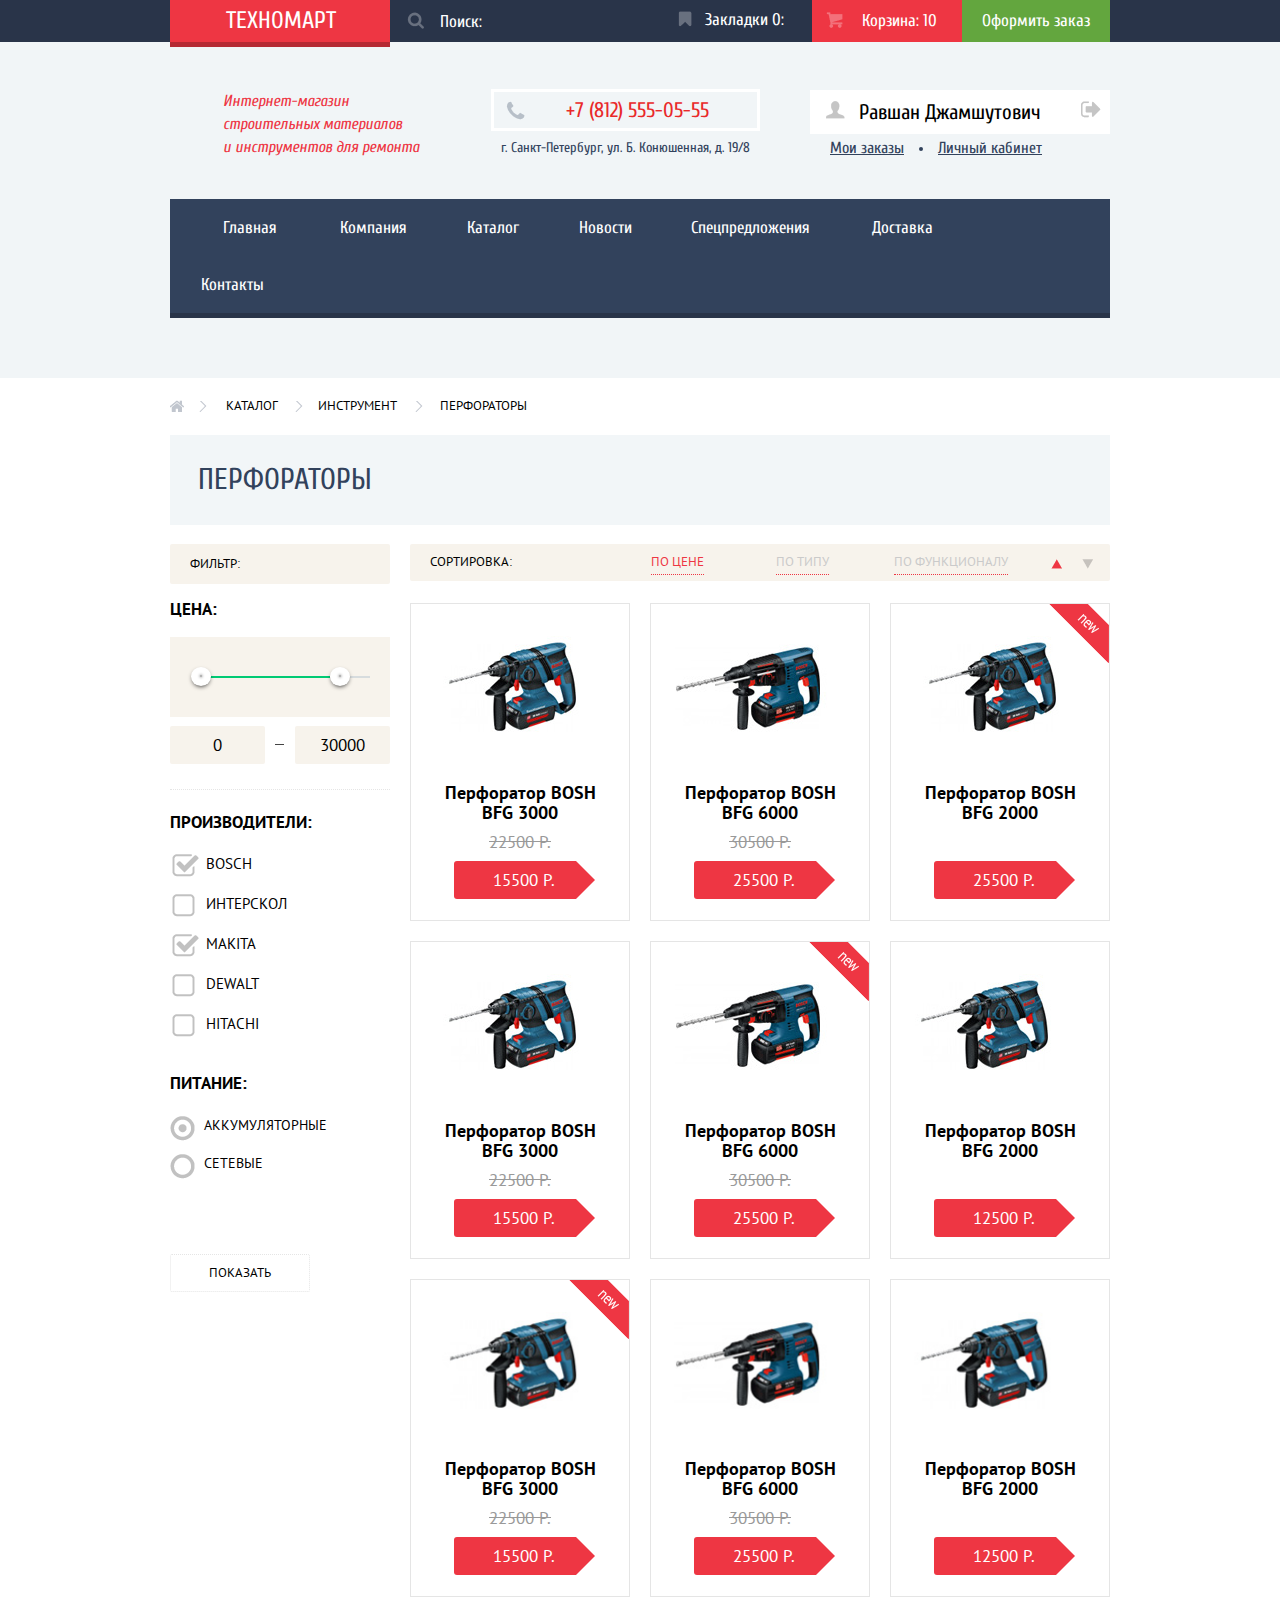
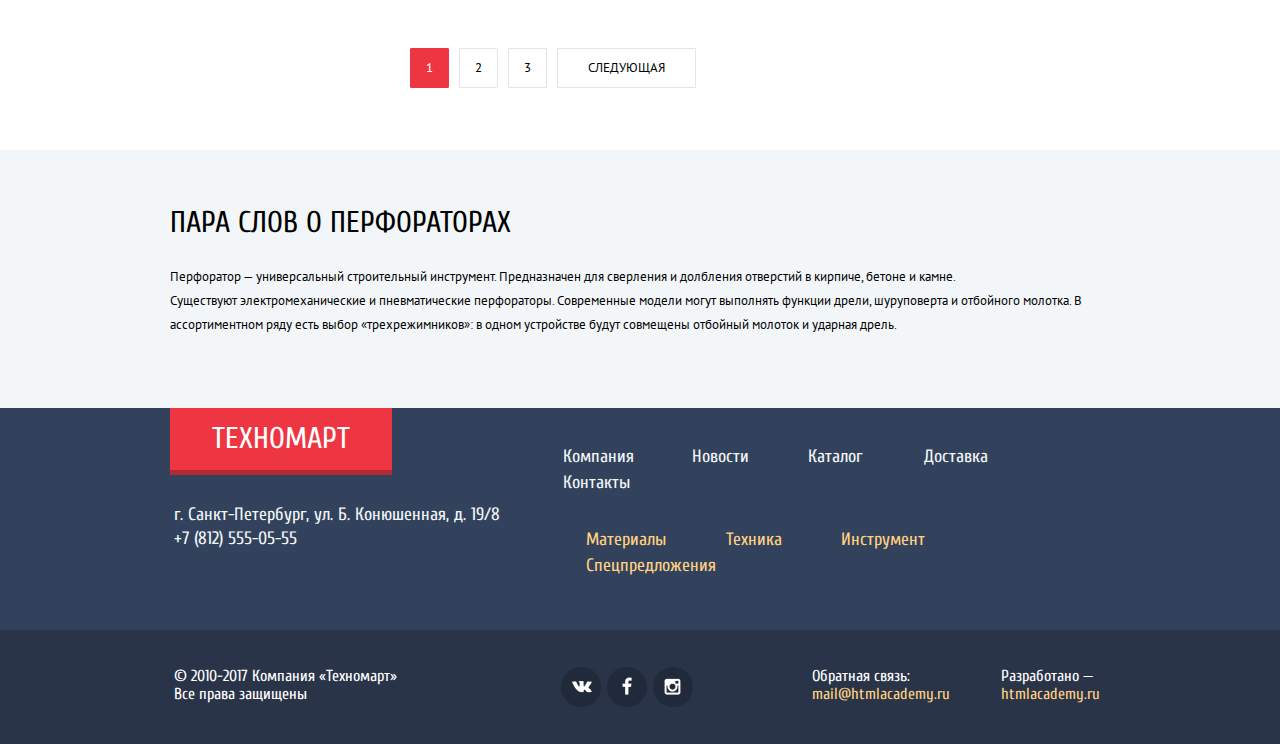
==== commit 3d5c2f6c: "Закончил верстку страницы catalog Техномарта" ====
--- a/catalog.html
+++ b/catalog.html
@@ -3,11 +3,12 @@
 
 <head>
     <meta charset="utf-8">
-    <title>Перфораторы</title>
+    <title>Техномарт</title>
     <link rel="stylesheet" href="css/normalize.css">
     <link rel="stylesheet" href="css/style.css">
-    <link href="https://fonts.googleapis.com/css?family=Cuprum:400,400i,700,700i&amp;subset=cyrillic" rel="stylesheet"> 
-        <link href="https://fonts.googleapis.com/css?family=PT+Sans:400,700&amp;subset=cyrillic" rel="stylesheet"> 
+    <link href="https://fonts.googleapis.com/css?family=Cuprum:400,400i,700,700i&amp;subset=cyrillic" rel="stylesheet">
+    <link href="https://fonts.googleapis.com/css?family=PT+Sans:400,700&amp;subset=cyrillic" rel="stylesheet">
+    <link href="https://fonts.googleapis.com/css?family=PT+Sans:400,700&amp;subset=cyrillic,cyrillic-ext" rel="stylesheet">
 </head>
 
 <body>
@@ -15,16 +16,19 @@
         <section class="top-main-header">
             <div class="container">
                 <div class="header-logo">
-                    <a href="#" title="Логотип">Техномарт</a>
+                    <a href="/index.html" title="Логотип">Техномарт</a>
                 </div>
                 <div class="header-search">
-                    <a href="#">Поиск:</a>
+                    <form action="#" method="get">
+                        <input id="search-field" type="text" placeholder="Поиск:">
+                        <button type="submit"></button>
+                    </form>
                 </div>
                 <div class="header-marks">
-                    <a href="#">Закладки: 0</a>
+                    <a href="#">Закладки 0:</a>
                 </div>
                 <div class="header-basket">
-                    <a href="#">Корзина: 0</a>
+                    <a class="filling" href="#">Корзина: 10</a>
                 </div>
                 <div class="order-btn">
                     <a href="#">Оформить заказ</a>
@@ -33,31 +37,34 @@
         </section>
         <div class="container">
             <section class="bottom-main-header">
-                <p class="shop-description">Интернет-магазин строительных материалов и инструментов для ремонта</p>
+                <p class="shop-description">Интернет-магазин строительных материалов
+                    <br>и инструментов для ремонта</p>
                 <div class="phone-address">
                     <div class="phone-number">
-                        <p>+7(812) 555-05-55</p>
-                    </div>
-                    <p>г. Санкт-Петербург, ул. Б. Конюшенная, д. 19/8</p>
-                </div>
-                <div class="registrations-btns">
-                    <div class="enter-btn">
-                        <a href="#">Войти</a>
-                    </div>
-                    <div class="registration-btn">
-                        <a href="#">Регистрация</a>
+                        <p>+7 (812) 555-05-55</p>
+                    </div>
+                    <p class="address">г. Санкт-Петербург, ул. Б. Конюшенная, д. 19/8</p>
+                </div>
+                <div class="user-block">
+                    <div class="clearfix">
+                        <a class="name" href="#">Равшан Джамшутович</a>
+                        <a class="exit" href="#"></a>
+                    </div>
+                    <div class="personal-data">
+                        <a href="#" class="my-orders">Мои заказы</a>
+                        <a href="#" class="personal-cabinet">Личный кабинет</a>
                     </div>
                 </div>
                 <nav class="main-nav">
                     <ul>
                         <li>
-                            <a href="#">Главная</a>
+                            <a href="/index.html">Главная</a>
                         </li>
                         <li>
                             <a href="#">Компания</a>
                         </li>
                         <li>
-                            <a href="#">Каталог</a>
+                            <a href="/catalog.html">Каталог</a>
                         </li>
                         <li>
                             <a href="#">Новости</a>
@@ -77,9 +84,12 @@
         </div>
     </header>
     <main>
-        <div class="conteiner">
+        <div class="container">
             <div class="breadcrumbs">
                 <ul>
+                    <li>
+                        <a class="home-page" href="/index.html"></a>
+                    </li>
                     <li>
                         <a href="#">Каталог</a>
                     </li>
@@ -93,16 +103,27 @@
             <div class="search-filters">
                 <p>Фильтр:</p>
                 <div class="price">
-                    <p>Цена</p>
+                    <p>Цена:</p>
                     <div class="price-switch">
-                        <div class="line-for-runner"></div>
-                        <div class="left-runner"></div>
-                    </div>
-                    <div class="price-conteiner">
-                        <span>0</span>-<span>30000</span>
+                        <div class="line-green-zone"></div>
+                        <div class="line-grey-zone"></div>
+                        <div class="left-runner runner">
+                            <div class="central-point"></div>
+                        </div>
+                        <div class="right-runner runner">
+                            <div class="central-point"></div>
+                        </div>
+                    </div>
+                    <div class="price-container clearfix">
+                        <div class="left-price-block price-block">0</div>
+                        <div class="wrapper">
+                            <div class="line"></div>
+                        </div>
+                        <div class="right-price-block price-block">30000</div>
                     </div>
                 </div>
                 <form action="#" method="get">
+                    <p>Производители:</p>
                     <section class="filter-producers">
                         <ul>
                             <li>
@@ -124,8 +145,10 @@
                             <li>
                                 <input id="fifth-producer" type="checkbox" name="fifth">
                                 <label for="fifth-producer">Hitachi</label>
+                            </li>
                         </ul>
                     </section>
+                    <p>Питание:</p>
                     <section class="energy">
                         <ul>
                             <li>
@@ -133,8 +156,8 @@
                                 <label for="first-energy">Аккумуляторные</label>
                             </li>
                             <li>
-                                <input id="second-enerdgy" type="radio" name="energy">
-                                <label for="second-enerdgy">Сетевые</label>
+                                <input id="second-energy" type="radio" name="energy">
+                                <label for="second-energy">Сетевые</label>
                             </li>
                         </ul>
                         <input type="submit" value="показать">
@@ -143,47 +166,55 @@
             </div>
             <section class="products">
                 <div class="sorting">
-                    <div>Сортировка</div>
-                    <div>По цене</div>
-                    <div>По типу</div>
-                    <div>По функционалу</div>
-                    <div class="triangle-up-down"></div>
+                    <p>Сортировка:</p>
+                    <a class="price-sorting active-status" href="#">По цене</a>
+                    <a class="type-sorting" href="#">По типу</a>
+                    <a class="functional-sorting" href="#">По функционалу</a>
+                    <div class="triangle-up-down">
+                        <a class="up active-up" href="#"></a>
+                        <a class="down" href="#"></a>
+                    </div>
                 </div>
                 <div class="products-cards-block">
                     <div class="good-card">
+                        <div class="good-card-action">
+                            <div class="for-before"><a href="#">Купить</a></div>
+                            <a href="#">В закладки</a>
+                        </div>
                         <div class="good-card-img">
                             <img src="img/perf-1.jpg" width="216" height="175" alt="Перфоратор BOSH BFG 3000">
                         </div>
-                        <h2>Перфоратор <span>Bosh BFG</span> 3000</h2>
+                        <h3>Перфоратор <span>Bosh BFG</span> 3000</h3>
                         <div class="good-card-price">
                             <div class="old-price">22500 Р.</div>
                             <div class="current-price">15500 Р.</div>
                         </div>
-                        <div class="good-card-action">
-                            <a href="#">Купить</a>
-                            <a href="#">В закладки</a>
-                        </div>
-                    </div>
-                    <div class="good-card">
+                    </div>
+                    <div class="good-card">
+                        <div class="good-card-action">
+                            <div class="for-before"><a href="#">Купить</a></div>
+                            <a href="#">В закладки</a>
+                        </div>
                         <div class="good-card-img">
                             <img src="img/perf-2.jpg" width="216" height="175" alt="Перфоратор BOSH BFG 6000">
                         </div>
-                        <h2>Перфоратор <span>Bosh BFG</span> 6000</h2>
+                        <h3>Перфоратор <span>Bosh BFG</span> 6000</h3>
                         <div class="good-card-price">
                             <div class="old-price">30500 Р.</div>
                             <div class="current-price">25500 Р.</div>
                         </div>
-                        <div class="good-card-action">
-                            <a href="#">Купить</a>
-                            <a href="#">В закладки</a>
-                        </div>
-                    </div>
-                    <div class="good-card">
-                        <a href="#">Купить</a>
-                        <a href="#">В закладки</a>
-                        <h2>Перфоратор <span>Bosh BFG</span> 2000</h2>
+                    </div>
+                    <div class="good-card good-card-margin">
+                        <div class="good-card-action">
+                            <div class="for-before"><a href="#">Купить</a></div>
+                            <a href="#">В закладки</a>
+                        </div>
+                        <div class="good-card-img">
+                            <img src="img/perf-3.jpg" width="216" height="175" alt="Перфоратор BOSH BFG 2000">
+                        </div>
+                        <h3>Перфоратор <span>Bosh BFG</span> 2000</h3>
                         <div class="current-price">25500 Р.</div>
-                        <div class="new-flag"></div>
+                        <div class="new-lebel"></div>
                         <div class="add-to-basket">
                             <div class="cross"></div>
                             <p>Товар добавлен в корзину</p>
@@ -194,114 +225,119 @@
                         </div>
                     </div>
                     <div class="good-card">
+                        <div class="good-card-action">
+                            <div class="for-before"><a href="#">Купить</a></div>
+                            <a href="#">В закладки</a>
+                        </div>
                         <div class="good-card-img">
                             <img src="img/perf-3.jpg" width="216" height="175" alt="Перфоратор BOSH BFG 3000">
                         </div>
-                        <h2>Перфоратор <span>Bosh BFG</span> 3000</h2>
+                        <h3>Перфоратор <span>Bosh BFG</span> 3000</h3>
                         <div class="good-card-price">
                             <div class="old-price">22500 Р.</div>
                             <div class="current-price">15500 Р.</div>
                         </div>
-                        <div class="good-card-action">
-                            <a href="#">Купить</a>
-                            <a href="#">В закладки</a>
-                        </div>
-                    </div>
-                    <div class="good-card">
+                    </div>
+                    <div class="good-card">
+                        <div class="good-card-action">
+                            <div class="for-before"><a href="#">Купить</a></div>
+                            <a href="#">В закладки</a>
+                        </div>
                         <div class="good-card-img">
                             <img src="img/perf-4.jpg" width="216" height="175" alt="Перфоратор BOSH BFG 6000">
                         </div>
-                        <h2>Перфоратор <span>Bosh BFG</span> 6000</h2>
+                        <h3>Перфоратор <span>Bosh BFG</span> 6000</h3>
                         <div class="good-card-price">
                             <div class="old-price">30500 Р.</div>
                             <div class="current-price">25500 Р.</div>
                         </div>
-                        <div class="new-flag"></div>
-                        <div class="good-card-action">
-                            <a href="#">Купить</a>
-                            <a href="#">В закладки</a>
-                        </div>
-                    </div>
-                    <div class="good-card">
-                        <div class="good-card-img">>
+                        <div class="new-lebel"></div>
+                    </div>
+                    <div class="good-card good-card-margin">
+                        <div class="good-card-action">
+                            <div class="for-before"><a href="#">Купить</a></div>
+                            <a href="#">В закладки</a>
+                        </div>
+                        <div class="good-card-img">
                             <img src="img/perf-5.jpg" width="216" height="175" alt="Перфоратор BOSH BFG 2000">
                         </div>
+                        <h3>Перфоратор <span>Bosh BFG</span> 2000</h3>
                         <div class="current-price">12500 Р.</div>
-                        <div class="good-card-action">
-                            <a href="#">Купить</a>
-                            <a href="#">В закладки</a>
-                        </div>
-                    </div>
-                    <div class="good-card">
+                    </div>
+                    <div class="good-card">
+                        <div class="good-card-action">
+                            <div class="for-before"><a href="#">Купить</a></div>
+                            <a href="#">В закладки</a>
+                        </div>
                         <div class="good-card-img">
                             <img src="img/perf-6.jpg" width="216" height="175" alt="Перфоратор BOSH BFG 3000">
                         </div>
-                        <h2>Перфоратор <span>Bosh BFG</span> 3000</h2>
+                        <h3>Перфоратор <span>Bosh BFG</span> 3000</h3>
                         <div class="good-card-price">
                             <div class="old-price">22500 Р.</div>
                             <div class="current-price">15500 Р.</div>
                         </div>
-                        <div class="new-flag"></div>
-                        <div class="good-card-action">
-                            <a href="#">Купить</a>
-                            <a href="#">В закладки</a>
-                        </div>
-                    </div>
-                    <div class="good-card">
+                        <div class="new-lebel"></div>
+                    </div>
+                    <div class="good-card">
+                        <div class="good-card-action">
+                            <div class="for-before"><a href="#">Купить</a></div>
+                            <a href="#">В закладки</a>
+                        </div>
                         <div class="good-card-img">
                             <img src="img/perf-7.jpg" width="216" height="175" alt="Перфоратор BOSH BFG 6000">
                         </div>
-                        <h2>Перфоратор <span>Bosh BFG</span> 6000</h2>
+                        <h3>Перфоратор <span>Bosh BFG</span> 6000</h3>
                         <div class="good-card-price">
                             <div class="old-price">30500 Р.</div>
                             <div class="current-price">25500 Р.</div>
                         </div>
-                        <div class="good-card-action">
-                            <a href="#">Купить</a>
-                            <a href="#">В закладки</a>
-                        </div>
-                    </div>
-                    <div class="good-card">
+                    </div>
+                    <div class="good-card good-card-margin">
+                        <div class="good-card-action">
+                            <div class="for-before"><a href="#">Купить</a></div>
+                            <a href="#">В закладки</a>
+                        </div>
                         <div class="good-card-img">
                             <img src="img/perf-8.jpg" width="216" height="175" alt="Перфоратор BOSH BFG 2000">
                         </div>
+                        <h3>Перфоратор <span>Bosh BFG</span> 2000</h3>
                         <div class="current-price">12500 Р.</div>
-                        <div class="good-card-action">
-                            <a href="#">Купить</a>
-                            <a href="#">В закладки</a>
-                        </div>
-                    </div>
-                </div>
-            </section>
-            <section class="pages-nav">
-                <ul>
-                    <li>
-                        <a href="#">1</a>
-                    </li>
-                    <li>
-                        <a href="#">2</a>
-                    </li>
-                    <li>
-                        <a href="#">3</a>
-                    </li>
-                    <li>
-                        <a href="#">Cледующая</a>
-                    </li>
-                </ul>
-            </section>
-            <section class="about-perf">
-                <h2>Пара слов о перфораторах</h2>
-                <p>Перфоратор — универсальный строительный инструмент. Предназначен для сверления и долбления отверстий в кирпиче, бетоне и камне. Существуют электромеханические и пневматические перфораторы. Современные модели могут выполнять функции дрели, шуруповерта и отбойного молотка. В ассортиментном ряду есть выбор «трехрежимников»: в одном устройстве будут совмещены отбойный молоток и ударная дрель.</p>
+                    </div>
+                </div>
+                <section class="pages-nav">
+                    <ul>
+                        <li>
+                            <a class="active-indicate" href="#">1</a>
+                        </li>
+                        <li>
+                            <a href="#">2</a>
+                        </li>
+                        <li>
+                            <a href="#">3</a>
+                        </li>
+                        <li>
+                            <a href="#">Cледующая</a>
+                        </li>
+                    </ul>
+                </section>
             </section>
         </div>
+        <section class="about-perf">
+            <div class="container">
+                <h2>Пара слов о перфораторах</h2>
+                <p>Перфоратор — универсальный строительный инструмент. Предназначен для сверления и долбления отверстий в кирпиче, бетоне и камне.</p>
+                <p>Существуют электромеханические и пневматические перфораторы. Современные модели могут выполнять функции дрели, шуруповерта и отбойного молотка. В ассортиментном ряду есть выбор «трехрежимников»: в одном устройстве будут совмещены отбойный молоток и ударная дрель.</p>
+            </div>
+        </section>
     </main>
     <footer class="main-footer">
         <div class="top-main-footer">
-            <div class="container">
+            <div class="container clearfix">
                 <section class="bottom-logo-contacts">
-                    <a href="#">Техномарт</a>
+                    <a href="/index.html">Техномарт</a>
                     <p>г. Санкт-Петербург, ул. Б. Конюшенная, д. 19/8</p>
-                    <p>+7(812)555-05-55</p>
+                    <p>+7 (812) 555-05-55</p>
                 </section>
                 <div class="footer-menu-panels">
                     <nav class="footer-main-nav">
@@ -343,28 +379,30 @@
             </div>
         </div>
         <div class="bottom-main-footer">
-            <div class="conteiner">
+            <div class="container clearfix">
                 <section class="footer-copyright">
-                    <p>&copy; 2010-2017 Компания "Техномарт"</p>
+                    <p>&copy; 2010-2017 Компания &laquo;Техномарт&raquo;</p>
                     <p>Все права защищены</p>
                 </section>
                 <section class="footer-social">
-                    <a class="social-vk" href="#"></a>
-                    <a class="social-fb" href="#"></a>
-                    <a class="social-inst" href="#"></a>
+                    <a class="social-vk social-btn" href="#"></a>
+                    <a class="social-fb social-btn" href="#"></a>
+                    <a class="social-inst social-btn" href="#"></a>
                 </section>
-                <section class="footer-connect">
-                    <p>Обратная связь:</p>
-                    <a href="#">mail@htmlacademy.ru</a>
-                </section>
-                <section class="footer-develop">
-                    <p>Разработано -</p>
-                    <a href="http://www.htmlacademy.ru">htmlacademy.ru</a>
-                </section>
+                <div class="connect-develop clearfix">
+                    <section class="footer-connect">
+                        <p>Обратная связь:</p>
+                        <a href="#">mail@htmlacademy.ru</a>
+                    </section>
+                    <section class="footer-develop">
+                        <p>Разработано &mdash;</p>
+                        <a href="http://www.htmlacademy.ru">htmlacademy.ru</a>
+                    </section>
+                </div>
             </div>
         </div>
     </footer>
     <script src="scripts.js"></script>
 </body>
 
-</html>
+</html>--- a/css/style.css
+++ b/css/style.css
@@ -26,6 +26,10 @@
     display: table;
     clear: both;
 }
+.container {
+    width: 940px;
+    margin: 0 auto;
+}
 
 /*Шапка страницы*/
 
@@ -40,10 +44,6 @@
     font-size: 0;
     background-color: #293449;
 }
-.top-main-header .container {
-    width: 940px;
-    margin: 0 auto;
-}
 .top-main-header .header-logo {
     width: 220px;
     max-height: 42px;
@@ -79,7 +79,7 @@
 }
 .header-search form {
     width: 260px;
-    height: 42px;
+    clear: both;
 }
 .header-search input {
     width: 220px;
@@ -162,18 +162,23 @@
     background-color: #161d29;
 }
 .top-main-header .header-basket {
-    width: 162px;
+    width: 150px;
     display: inline-block;
     vertical-align: top;
     font-size: 17px;
     line-height: 18px;
     position: relative;
+    box-sizing: border-box;
+    margin-left: 12px;
+}
+.header-basket .filling {
+    background-color: #ee3643;
 }
 .header-basket a {
     text-decoration: none;
     color: #ffffff;
     display: block;
-    padding: 11px 27px 12px 61px;
+    padding: 12px 6px 12px 50px;
 }
 .header-basket a::before {
     content: "";
@@ -181,7 +186,7 @@
     height: 16px;
     position: absolute;
     top: 12px;
-    left: 28px;
+    left: 14px;
     background: url(../img/sprites.png) no-repeat;
     background-position: -55px -10px;
 }
@@ -214,10 +219,6 @@
 
 /*Нижняя часть шапки страницы*/
 
-.main-header .bottom-main-header-container {
-    width: 940px;
-    margin: 0 auto;
-}
 .bottom-main-header .shop-description {
     margin: 0;
     width: 300px;
@@ -335,6 +336,96 @@
 .registration-btn a:active {
     color: #b2b2b2;
 }
+.bottom-main-header .user-block {
+    width: 300px;
+    float: right;
+    position: relative;
+    margin-top: 48px;
+}
+.user-block div:nth-child(1) {
+    background-color: #ffffff;
+    padding: 13px 0;
+    margin-bottom: 5px;
+}
+.user-block .name {
+    font-size: 21px;
+    line-height: 18px;
+    color: #000000;
+    float: left;
+    display: block;
+    margin: 0 0 0 49px;
+    text-decoration: none;
+}
+.user-block .name::before {
+    content: "";
+    width: 20px;
+    height: 18px;
+    position: absolute;
+    top: 11px;
+    left: 16px;
+    background: url(../img/sprites.png) no-repeat;
+    background-position: -246.99998474121094px -103px;
+}
+.user-block:hover .name::before {
+    background-position: -296.99998474121094px -103px;
+}
+.user-block .name:hover {
+    color
+}
+.user-block .name:active {
+    opacity: 0.3;
+}
+.user-block .exit {
+    float: right;
+    display: block;
+    background: url(../img/sprites.png) no-repeat;
+    background-position: -595.9999847412109px -52px;
+    width: 21px;
+    height: 17px;
+    text-decoration: none;
+    position: absolute;
+    top: 11px;
+    right: 8px;
+}
+.user-block .exit:active {
+    background: url(../img/icon-logout-click.png) no-repeat;
+    background-position: 0;
+}
+.user-block .exit:hover {
+    background-position: -4px -102px;
+}
+.user-block .personal-data {
+    clear: both;
+    position: relative;
+    width: 300px;
+}
+.personal-data a {
+    font-size: 16px;
+    line-height: 0;
+    color: #32425c;
+}
+.personal-data a:hover {
+    color: #ee434f;
+}
+.personal-data a:active {
+    color: #c5c5c5;
+}
+.personal-data .personal-cabinet::before {
+    content: "";
+    width: 4px;
+    height: 4px;
+    position: absolute;
+    top: 8px;
+    left: 109px;
+    background-color: #32425c;
+    -webkit-border-radius: 4px;
+    -moz-border-radius: 4px;
+    -o-border-radius: 4px;
+    border-radius: 4px;
+}
+.personal-data .my-orders {
+    margin: 0px 30px 0 20px;
+}
 .bottom-main-header .main-nav {
     width: 940px;
     clear: both;
@@ -391,10 +482,6 @@
 
 .main {
     padding-top: 57px;
-}
-.main .container {
-    width: 940px;
-    margin: 0 auto;
 }
 
 /*Блок баннеров*/
@@ -634,7 +721,7 @@
     margin: 25px 23px 0 0;
     text-transform: uppercase;
 }
-.popular-goods .good-card {
+.good-card {
     position: relative;
     width: 220px;
     height: 318px;
@@ -647,6 +734,9 @@
     -moz-box-sizing: border-box;
     box-sizing: border-box;
     text-align: center;
+}
+.products-cards-block .good-card {
+    margin-bottom: 20px;
 }
 .good-card .good-card-action {
     display: none;
@@ -723,7 +813,10 @@
     left: 55px;
     background: url(../img/icon-basket-white.png) no-repeat;
 }
-.good-card-margin .new-lebel {
+.good-card:nth-child(4) .new-lebel,
+.good-card:nth-child(3) .new-lebel,
+.good-card:nth-child(5) .new-lebel,
+.good-card:nth-child(7) .new-lebel {
     width: 60px;
     height: 59px;
     background: url(../img/new-flag.png) no-repeat;
@@ -731,7 +824,7 @@
     top: 0px;
     right: 0px;
 }
-.goods-cards-block .good-card-margin {
+.good-card-margin {
     margin-right: -4px;
 }
 .good-card .good-card-img {
@@ -750,7 +843,11 @@
     margin-top: 3px;
     margin-bottom: 10px;
 }
-.good-card-margin h3 {
+.popular-goods .good-card:nth-child(4) h3 {
+    margin-top: 3px;
+    margin-bottom: 38px;
+}
+.products-cards-block .good-card:nth-child(3n) h3 {
     margin-top: 3px;
     margin-bottom: 38px;
 }
@@ -1008,10 +1105,6 @@
     background-color: #ffffff;
     padding: 84px 0 86px;
 }
-.about-company .container {
-    width: 940px;
-    margin: 0 auto;
-}
 .about-company .technomart-company {
     float: left;
     width: 540px;
@@ -1256,10 +1349,6 @@
     background-color: #32425c;
     padding-bottom: 50px;
 }
-.top-main-footer .container {
-    width: 940px;
-    margin: 0 auto;
-}
 .top-main-footer .bottom-logo-contacts {
     width: 370px;
     float: left;
@@ -1380,10 +1469,6 @@
     -webkit-box-sizing: border-box;
     -moz-box-sizing: border-box;
     box-sizing: border-box;
-}
-.bottom-main-footer .container {
-    width: 940px;
-    margin: 0 auto;
 }
 .bottom-main-footer .footer-copyright {
     width: 240px;
@@ -1471,3 +1556,494 @@
     -moz-box-sizing: border-box;
     box-sizing: border-box;
 }
+
+/*С Т Р А Н И Ц А    " К А Т А Л О Г "*/
+
+.breadcrumbs ul {
+    padding: 0px;
+    margin: 0px;
+    font-size: 0;
+    margin-top: 19px;
+    margin-bottom: 20px;
+}
+.breadcrumbs ul li {
+    list-style: none;
+    display: inline-block;
+    vertical-align: top;
+    position: relative;
+}
+.breadcrumbs ul li,
+.breadcrumbs ul li a {
+    text-decoration: none;
+    font-family: "PT Sans", sans-serif;
+    font-size: 13px;
+    line-height: 18px;
+    text-transform: uppercase;
+    color: #000000;
+}
+.breadcrumbs .home-page {
+    display: block;
+    width: 15px;
+    height: 12px;
+    background: url(../img/sprites.png) no-repeat;
+    background-position: -396.99998474121094px -54px;
+    position: absolute;
+    top: 3px;
+}
+.breadcrumbs ul li:nth-child(2) a:before {
+    content: "";
+    width: 8px;
+    height: 12px;
+    background: url(../img/sprites.png) no-repeat;
+    background-position: -466.00001525878906px -103.99998474121094px;
+    position: absolute;
+    left: -27px;
+    top: 4px;
+}
+.breadcrumbs ul li:nth-child(3) a:before {
+    content: "";
+    width: 8px;
+    height: 12px;
+    background: url(../img/sprites.png) no-repeat;
+    background-position: -466.00001525878906px -103.99998474121094px;
+    position: absolute;
+    left: -23px;
+    top: 4px;
+}
+.breadcrumbs ul li:nth-child(3) a::after {
+    content: "";
+    width: 8px;
+    height: 12px;
+    background: url(../img/sprites.png) no-repeat;
+    background-position: -466.00001525878906px -103.99998474121094px;
+    position: absolute;
+    left: 97px;
+    top: 4px;
+}
+.breadcrumbs ul li:nth-child(1) {
+    margin: 0 56px 0 0;
+}
+.breadcrumbs ul li:nth-child(2) {
+    margin: 0 40px 0 0;
+}
+.breadcrumbs ul li:nth-child(3) {
+    margin: 0 43px 0 0;
+}
+.breadcrumbs + h1 {
+    line-height: 30px;
+    color: #32425c;
+    background-color: #f2f6f8;
+    margin: 0 0 19px 0;
+    padding: 30px 0 30px 28px;
+}
+.search-filters {
+    width: 220px;
+    min-height: 745px;
+    float: left;
+}
+.products {
+    width: 700px;
+    min-height: 1055px;
+    float: right;
+    margin-bottom: 62px;
+}
+.add-to-basket {
+    display: none;
+}
+.products .pages-nav {
+    margin-top: 31px;
+}
+.pages-nav ul {
+    margin: 0;
+    padding: 0;
+    font-size: 0;
+}
+.pages-nav ul li {
+    list-style: none;
+    display: inline-block;
+    vertical-align: top;
+}
+.pages-nav ul li a {
+    text-decoration: none;
+    font-family: "PT Sans", sans-serif;
+    font-size: 13px;
+    line-height: 18px;
+    color: #000000;
+    display: block;
+    border: 1px solid #e5e5e5;
+    -webkit-border-radius: 1px;
+    -moz-border-radius: 1px;
+    -o-border-radius: 1px;
+    border-radius: 1px;
+    padding: 10px 15px;
+    margin-right: 10px;
+}
+.pages-nav ul li:nth-child(4) a {
+    text-transform: uppercase;
+    padding: 10px 30px;
+}
+.pages-nav ul li a:hover {
+    border-color: #bdc6ca;
+}
+.pages-nav ul li a:active {
+    border-color: #ee3643;
+}
+.pages-nav .active-indicate,
+.pages-nav .active-indicate:hover,
+.pages-nav .active-indicate:active {
+    background-color: #ee3643;
+    color: #ffffff;
+    border-color: #ee3643;
+}
+.about-perf {
+    background-color: #f2f6f8;
+    padding: 61px 0 71px;
+    clear: both;
+}
+.about-perf h2 {
+    font-size: 30px;
+    line-height: 24px;
+    color: #000000;
+    text-transform: uppercase;
+    font-weight: normal;
+    margin: 0 0 30px 0;
+}
+.about-perf p {
+    font-family: "PT Sans", sans-serif;
+    font-size: 13px;
+    line-height: 24px;
+    color: #000000;
+    margin: 0;
+}
+.products .sorting {
+    font-size: 0;
+    background-color: #f7f3ec;
+    padding: 6px 20px;
+    margin: 20px 0 -webkit-border-radius: 2px;
+    -moz-border-radius: 2px;
+    -o-border-radius: 2px;
+    border-radius: 2px;
+    margin-bottom: 22px;
+}
+.sorting p {
+    font-family: "PT Sans", sans-serif;
+    font-size: 13px;
+    line-height: 24px;
+    color: #000000;
+    margin: 0 139px 0 0;
+    float: left;
+    text-transform: uppercase;
+}
+.sorting a {
+    font-family: "PT Sans", sans-serif;
+    font-size: 13px;
+    line-height: 24px;
+    color: #cacaca;
+    margin: 0;
+    text-transform: uppercase;
+    text-decoration: none;
+    display: inline-block;
+    vertical-align: top;
+    border-bottom: 1px dotted #ee3643;
+}
+.sorting .active-status {
+    color: #ee3643;
+}
+.sorting a:hover {
+    color: black;
+    border-bottom: 1px solid #ee3643;
+}
+.sorting a:active {
+    color: #ee3643;
+    border: none;
+}
+.sorting .price-sorting {
+    margin: 0 72px 0 0;
+}
+.sorting .type-sorting {
+    margin: 0 65px 0 0;
+}
+.sorting .functional-sorting {
+    margin: 0 34px 0 0;
+}
+.sorting .triangle-up-down {
+    float: right;
+    position: relative;
+}
+.triangle-up-down .up {
+    width: 11px;
+    height: 10px;
+    background: url(../img/icon-up-dir%20.png) no-repeat;
+    border: none;
+    position: absolute;
+    top: 9px;
+    right: 28px;
+    border: none;
+}
+.triangle-up-down .up:hover {
+    background: url(../img/icon-up-dir-peace.png) no-repeat;
+    border: none;
+}
+.triangle-up-down .up:active,
+.triangle-up-down .active-up {
+    background: url(../img/icon-up-dir-red.png) no-repeat;
+}
+.triangle-up-down .down {
+    width: 11px;
+    height: 10px;
+    background: url(../img/sprites.png) no-repeat;
+    background-position: -249px -57px;
+    border: none;
+    position: absolute;
+    top: 9px;
+    right: -3px;
+    border: none;
+}
+.triangle-up-down .down:hover {
+    background: url(../img/icon-down-dir-peace.png) no-repeat;
+    border: none;
+}
+.triangle-up-down .down:active {
+    background: url(../img/icon-down-dir-red%20.png) no-repeat;
+}
+
+/*Блок с фильтрацией и поиском*/
+
+.search-filters .price {
+    border-bottom: 1px dotted #e5e5e5;
+    padding-bottom: 25px;
+}
+.search-filters > p {
+    font-family: "PT Sans", sans-serif;
+    font-size: 13px;
+    line-height: 18px;
+    color: #000000;
+    text-transform: uppercase;
+    background-color: #f7f3ec;
+    padding: 11px 0 11px 20px;
+    -webkit-border-radius: 2px;
+    -moz-border-radius: 2px;
+    -o-border-radius: 2px;
+    border-radius: 2px;
+    margin: 0;
+}
+.price p {
+    font-family: "PT Sans", sans-serif;
+    font-size: 17px;
+    line-height: 30px;
+    font-weight: bold;
+    color: #000000;
+    text-transform: uppercase;
+    padding: 10px 0 13px 0;
+    margin: 0;
+}
+.price .price-switch {
+    height: 80px;
+    background-color: #f7f3ec;
+    position: relative;
+    margin-bottom: 9px;
+}
+.price-switch .line-green-zone {
+    width: 120px;
+    height: 0;
+    border-bottom: 2px solid #00ca74;
+    float: left;
+    margin: 39px 20px 0 40px;
+}
+.price-switch .line-grey-zone {
+    width: 20px;
+    height: 0;
+    border-bottom: 2px solid #d7dcde;
+    float: left;
+    margin: 39px 0px 0 0;
+}
+.price-switch .runner {
+    width: 20px;
+    height: 19px;
+    background-color: #ffffff;
+    -webkit-border-radius: 50%;
+    -moz-border-radius: 50%;
+    -o-border-radius: 50%;
+    border-radius: 50%;
+    box-shadow: 0 2px 5px -2px #000101;
+}
+.runner .central-point {
+    width: 2px;
+    height: 2px;
+    background-color: #ababab;
+    margin: 0 auto;
+    margin-top: 8px;
+    -webkit-border-radius: 50%;
+    -moz-border-radius: 50%;
+    -o-border-radius: 50%;
+    border-radius: 50%;
+    box-shadow: 0 0px 3px -0px #000101;
+}
+.price-switch .left-runner {
+    position: absolute;
+    top: 30px;
+    left: 160px;
+}
+.price-switch .right-runner {
+    position: absolute;
+    top: 30px;
+    left: 21px;
+}
+.price-container .price-block {
+    font-family: "PT Sans", sans-serif;
+    font-size: 17px;
+    line-height: 18px;
+    color: #000000;
+    width: 95px;
+    height: 38px;
+    background-color: #f7f3ec;
+    -webkit-border-radius: 2px;
+    -moz-border-radius: 2px;
+    -o-border-radius: 2px;
+    border-radius: 2px;
+    float: left;
+    text-align: center;
+    vertical-align: middle;
+    padding: 10px 0;
+    box-sizing: border-box;
+}
+.price-container .line {
+    width: 9px;
+    height: 0;
+    border-bottom: 1px solid #444444;
+}
+.price-container .wrapper {
+    height: 38px;
+    width: 9px;
+    float: left;
+    padding: 18px 0;
+    box-sizing: border-box;
+}
+.price-container .left-price-block {
+    margin-right: 10px;
+}
+.price-container .right-price-block {
+    margin-left: 11px;
+}
+.search-filters input[type="submit"] {
+    font-family: "PT Sans", sans-serif;
+    font-size: 13px;
+    line-height: 18px;
+    color: #000000;
+    text-transform: uppercase;
+    border: 1px dotted #e5e5e5;
+    background-color: #ffffff;
+    -webkit-border-radius: 2px;
+    -moz-border-radius: 2px;
+    -o-border-radius: 2px;
+    border-radius: 2px;
+    width: 140px;
+    height: 38px;
+    cursor: pointer;
+    margin-top: 63px;
+}
+.search-filters form p {
+    font-family: "PT Sans", sans-serif;
+    font-size: 17px;
+    line-height: 30px;
+    font-weight: bold;
+    color: #000000;
+    text-transform: uppercase;
+    padding: 14px 0;
+    margin: 3px 0;
+}
+.filter-producers label {
+    font-family: "PT Sans", sans-serif;
+    font-size: 15px;
+    line-height: 20px;
+    color: #000000;
+    text-transform: uppercase;
+}
+.filter-producers ul {
+    margin: 0 0 0 36px;
+    padding: 0;
+}
+.filter-producers ul li {
+    list-style: none;
+    margin-bottom: 20px;
+}
+.energy label {
+    font-family: "PT Sans", sans-serif;
+    font-size: 14px;
+    line-height: 20px;
+    color: #000000;
+    text-transform: uppercase;
+}
+.energy ul {
+    margin: 0 0 0 34px;
+    padding: 0;
+}
+.energy ul li {
+    list-style: none;
+    margin-bottom: 18px;
+}
+.search-filters input[type="checkbox"],
+.search-filters input[type="radio"] {
+    display: none;
+}
+.search-filters input[type="checkbox"] + label,
+.search-filters input[type="radio"] + label {
+    cursor: pointer;
+    position: relative;
+}
+.search-filters input[type="checkbox"] + label::before {
+    content: "";
+    display: inline-block;
+    width: 23px;
+    height: 23px;
+    background-position: -262.00001525878906px -11px;
+    background-image: url(../img/sprites.png);
+    background-repeat: no-repeat;
+    position: absolute;
+    top: 0px;
+    left: -34px;
+}
+.search-filters input[type="checkbox"]:disabled + label::before {
+    background-image: url(../img/sprites.png);
+    background-repeat: no-repeat;
+    background-position: -308.00001525878906px -13px;
+}
+input[type="radio"] + label::before {
+    content: "";
+    display: inline-block;
+    background-position: -560.0000152587891px -14px;
+    width: 25px;
+    height: 25px;
+    background-image: url(../img/sprites.png);
+    background-repeat: no-repeat;
+    position: absolute;
+    top: 0px;
+    left: -34px;
+}
+input[type="radio"]:disabled + label::before {
+    background-image: url(../img/sprites.png);
+    background-repeat: no-repeat;
+    background-position: -592.0000152587891px -14px;
+}
+input[type="checkbox"]:checked + label::before {
+    width: 27px;
+    height: 23px;
+    background-image: url(../img/sprites.png);
+    background-repeat: no-repeat;
+    background-position: -411.00001525878906px -13px;
+}
+input[type="checkbox"]:checked:disabled + label::before {
+    background-image: url(../img/sprites.png);
+    background-repeat: no-repeat;
+    background-position: -459.00001525878906px -15px;
+}
+input[type="radio"]:checked + label::before {
+    background-image: url(../img/sprites.png);
+    background-repeat: no-repeat;
+    background-position: 0 -47px;
+}
+input[type="radio"]:checked:disabled + label::before {
+    background-image: url(../img/sprites.png);
+    background-repeat: no-repeat;
+    background-position: -45px -48px;
+}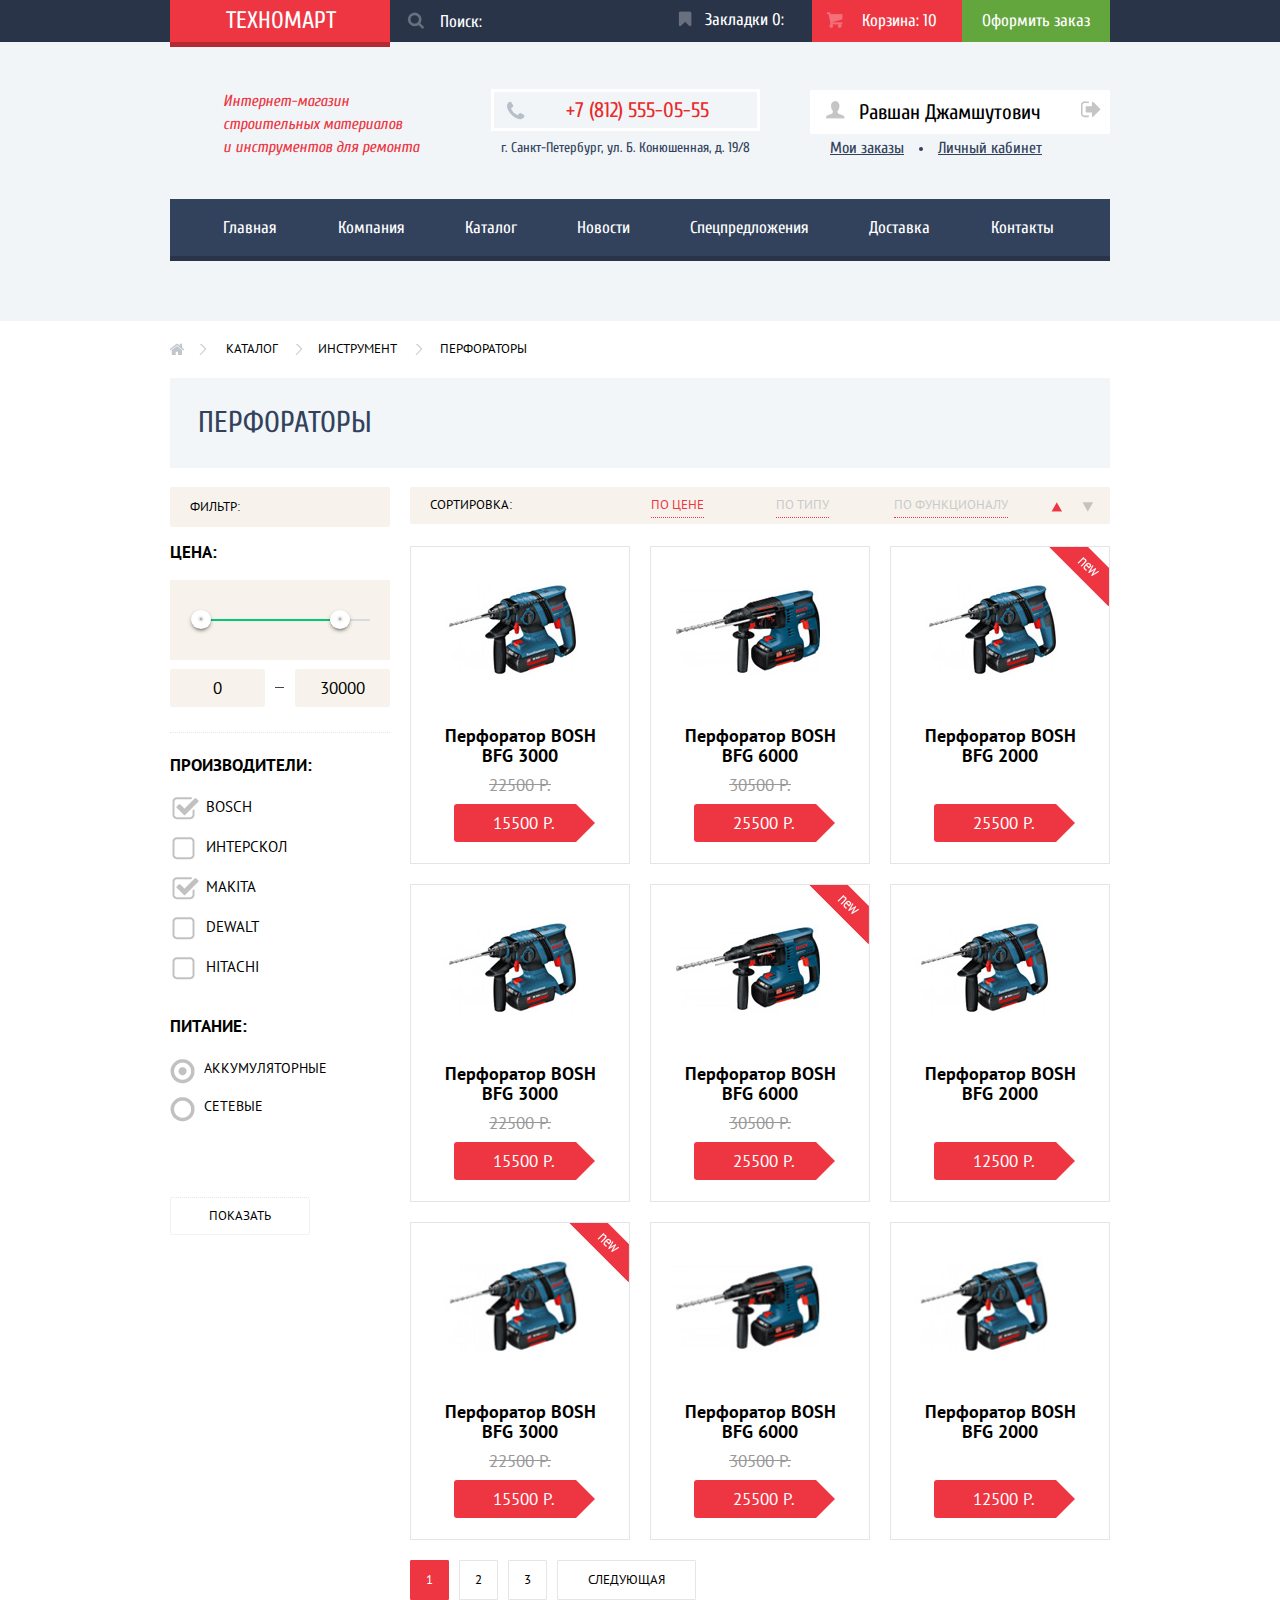
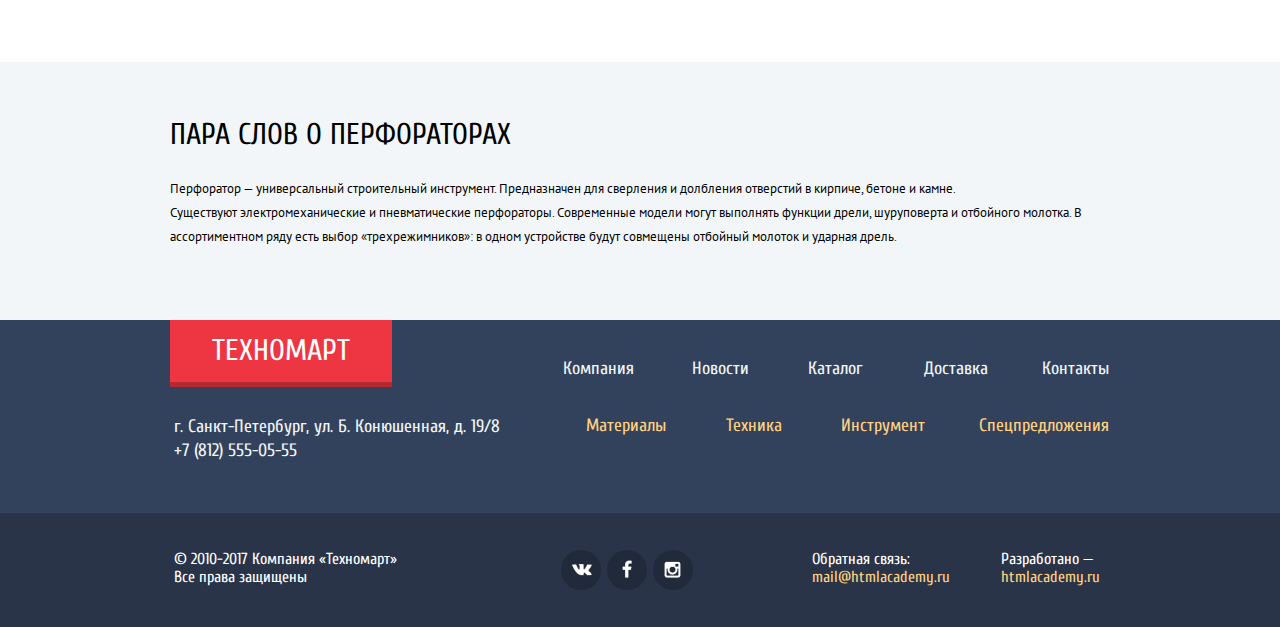
==== commit 33b4239e: "Скорректировал проект с учетом замечаний" ====
--- a/catalog.html
+++ b/catalog.html
@@ -6,9 +6,8 @@
     <title>Техномарт</title>
     <link rel="stylesheet" href="css/normalize.css">
     <link rel="stylesheet" href="css/style.css">
-    <link href="https://fonts.googleapis.com/css?family=Cuprum:400,400i,700,700i&amp;subset=cyrillic" rel="stylesheet">
-    <link href="https://fonts.googleapis.com/css?family=PT+Sans:400,700&amp;subset=cyrillic" rel="stylesheet">
-    <link href="https://fonts.googleapis.com/css?family=PT+Sans:400,700&amp;subset=cyrillic,cyrillic-ext" rel="stylesheet">
+    <link href="https://fonts.googleapis.com/css?family=Cuprum:400,700&amp;subset=cyrillic" rel="stylesheet"> 
+    <link href="https://fonts.googleapis.com/css?family=PT+Sans:400,700&amp;subset=cyrillic" rel="stylesheet">  
 </head>
 
 <body>
@@ -91,7 +90,7 @@
                         <a class="home-page" href="/index.html"></a>
                     </li>
                     <li>
-                        <a href="#">Каталог</a>
+                        <a href="/catalog.html">Каталог</a>
                     </li>
                     <li>
                         <a href="#">Инструмент</a>
@@ -204,7 +203,7 @@
                             <div class="current-price">25500 Р.</div>
                         </div>
                     </div>
-                    <div class="good-card good-card-margin">
+                    <div class="good-card new-lebel">
                         <div class="good-card-action">
                             <div class="for-before"><a href="#">Купить</a></div>
                             <a href="#">В закладки</a>
@@ -349,7 +348,7 @@
                                 <a href="#">Новости</a>
                             </li>
                             <li>
-                                <a href="#">Каталог</a>
+                                <a href="/catalog.html">Каталог</a>
                             </li>
                             <li>
                                 <a href="#">Доставка</a>
--- a/css/style.css
+++ b/css/style.css
@@ -1,7 +1,7 @@
 body {
     color: #000000;
     font-size: 17px;
-    font-family: Cuprum, Arial, sans-serif;
+    font-family: "Cuprum", Arial, sans-serif;
     font-weight: normal;
     line-height: 18px;
 }
@@ -437,43 +437,29 @@
     padding: 0;
     font-size: 0;
 }
-.main-nav ul li {
+.main-nav li {
     display: inline-block;
     vertical-align: top;
 }
-.main-nav ul li a {
+.main-nav a {
     font-size: 17px;
     line-height: 17px;
     padding: 10px;
     color: #ffffff;
     text-decoration: none;
     display: block;
+    padding: 20px 30px;
 }
 .main-nav li:nth-child(1) a {
     padding: 20px 31px 20px 53px;
 }
-.main-nav li:nth-child(2) a {
-    padding: 20px 30px 20px 32px;
-}
-.main-nav li:nth-child(3) a {
-    padding: 20px 30px 20px 30px;
-}
-.main-nav li:nth-child(4) a {
-    padding: 20px 30px 20px 30px;
-}
-.main-nav li:nth-child(5) a {
-    padding: 20px 31px 20px 29px;
-}
-.main-nav li:nth-child(6) a {
-    padding: 20px 31px 20px 31px;
-}
 .main-nav li:nth-child(7) a {
     padding: 20px 53px 20px 31px;
 }
-.main-nav ul li a:hover {
+.main-nav a:hover {
     background-color: #293449;
 }
-.main-nav ul li a:active {
+.main-nav a:active {
     background-color: #1d2739;
     color: #8e939c;
 }
@@ -585,52 +571,58 @@
     height: 266px;
     float: left;
     margin-right: 20px;
-}
-.slider .perforators-slide {
+    position: relative;
+}
+.slider .slides-list {
+    width: 620px;
+    height: 266px;
+}
+.slides-list .perforators-slide {
     background: url(../img/slide-perf.jpg) no-repeat;
-    display: block;
-}
-.slider .slide {
+    display: none;
+}
+.slides-list .slide {
     position: absolute;
     width: inherit;
     height: inherit;
 }
-.slider .slide h2 {
+.slide h2 {
     font-size: 36px;
     line-height: 30px;
     color: #ffffff;
     text-transform: uppercase;
     margin: 26px 0 0 23px;
 }
-.slider .slide p {
+.slide p {
+    font-family: "PT Sans", sans-serif;
     font-size: 18px;
     line-height: 24px;
     color: #ffffff;
     margin: 5px 0 0 27px;
 }
-.slide .preview-slide-arrow {
+.slide-nav .preview-slide-arrow {
     display: block;
     width: 22px;
     height: 40px;
     background: url(../img/icon-left-arrow.png) no-repeat;
     position: absolute;
     top: 114px;
-    left: 26px
-}
-.slide .next-slide-arrow {
+    left: 26px;
+}
+.slide-nav .next-slide-arrow {
     display: block;
     width: 22px;
     height: 40px;
     background: url(../img/icon-right-arrow.png) no-repeat;
     position: absolute;
     top: 114px;
-    right: 19px
-}
-.slider .drills-slide {
-    display: none;
+    right: 19px;
+}
+.slides-list .drills-slide {
+    display: block;
     background: url(../img/slide-drill.jpg) no-repeat;
 }
-.slide .open-catalog-btn {
+.slides-list .open-catalog-btn {
     font-size: 14px;
     line-height: 18px;
     color: #ffffff;
@@ -652,7 +644,7 @@
 .slide .open-catalog-btn:active {
     background-color: #ba2732;
 }
-.slide .slide-indicators {
+.slider .slide-indicators {
     position: absolute;
     top: 216px;
     left: 300px;
@@ -726,14 +718,15 @@
     width: 220px;
     height: 318px;
     border: 1px solid #e5e5e5;
-    display: inline-block;
+    /*display: inline-block;*/
     vertical-align: top;
-    margin-right: 16px;
+    margin-right: 20px;
     background-color: #ffffff;
     -webkit-box-sizing: border-box;
     -moz-box-sizing: border-box;
     box-sizing: border-box;
     text-align: center;
+    float: left;
 }
 .products-cards-block .good-card {
     margin-bottom: 20px;
@@ -748,7 +741,7 @@
     padding: 40px 0;
     z-index: 10;
 }
-.good-card .good-card-action a {
+.good-card-action a {
     display: block;
     width: 129px;
     margin: 0 auto;
@@ -765,24 +758,24 @@
     text-transform: uppercase;
     border-radius: 3px;
 }
-.good-card .good-card-action a:nth-child(2) {
+.good-card-action a:nth-child(2) {
     color: #32425c;
     background: white;
     border-bottom-color: #63a63e;
 }
-.good-card .good-card-action a:nth-child(2):hover {
+.good-card-action a:nth-child(2):hover {
     border-color: #32425c;
 }
-.good-card .good-card-action a:nth-child(2):active {
+..good-card-action a:nth-child(2):active {
     border-color: #c1c6ce;
     color: #c1c6ce;
 }
-.good-card .good-card-action a:nth-child(1):hover {
+.good-card-action a:nth-child(1):hover {
     background-color: #5fbb2d;
     border-color: #5fbb2d;
     border-bottom-color: #63a63e;
 }
-.good-card .good-card-action a:nth-child(1):active {
+.good-card-action a:nth-child(1):active {
     border-color: #518534;
     background-color: #518534;
 }
@@ -793,7 +786,7 @@
     box-shadow: 0 5px 50px -15px #293449;
     opacity: 75%;
 }
-.good-card .good-card-action a:nth-child(1)::before {
+.good-card-action a:nth-child(1)::before {
     content: "";
     width: 17px;
     height: 16px;
@@ -803,8 +796,8 @@
     background: url(../img/sprites.png) no-repeat;
     background-position: -55px -10px;
 }
-.good-card .for-before:hover a::before,
-.good-card .for-before:active a::before {
+.for-before:hover a::before,
+.for-before:active a::before {
     content: "";
     width: 17px;
     height: 16px;
@@ -813,18 +806,20 @@
     left: 55px;
     background: url(../img/icon-basket-white.png) no-repeat;
 }
-.good-card:nth-child(4) .new-lebel,
-.good-card:nth-child(3) .new-lebel,
-.good-card:nth-child(5) .new-lebel,
-.good-card:nth-child(7) .new-lebel {
+.goods-cards-block .new-lebel:after,
+.products-cards-block .new-lebel:after {
+    content: "";
     width: 60px;
     height: 59px;
     background: url(../img/new-flag.png) no-repeat;
     position: absolute;
     top: 0px;
     right: 0px;
-}
-.good-card-margin {
+} 
+.popular-goods .good-card:nth-child(4n)  {
+    margin-right: -4px;
+}
+.products-cards-block .good-card:nth-child(3n)  {
     margin-right: -4px;
 }
 .good-card .good-card-img {
@@ -895,6 +890,7 @@
 .main .popular-producers {
     width: 940px;
     padding-bottom: 65px;
+    clear: both;
 }
 .popular-producers-header {
     background-color: #f7f3ec;
@@ -955,57 +951,35 @@
 .producers-cards a img {
     vertical-align: middle;
 }
-.producers-cards a:nth-child(4),
-.producers-cards a:nth-child(8) {
-    margin: 0 0 20px 0;
-}
-.producers-cards a:nth-child(1) {
-    padding: 51px 0;
-}
-.producers-cards a:nth-child(2) {
-    padding: 49px 0;
-}
-.producers-cards a:nth-child(3) {
-    padding: 47px 0;
-}
-.producers-cards a:nth-child(4) {
-    padding: 55px 0;
-}
-.producers-cards a:nth-child(5) {
-    padding: 57px 0;
-}
-.producers-cards a:nth-child(6) {
-    padding: 34px 0;
-}
-.producers-cards a:nth-child(7) {
-    padding: 22px 0;
-}
-.producers-cards a:nth-child(8) {
-    padding: 33px 0;
-}
+.producers-cards div {
+    vertical-align: middle;
+    display: table-cell;
+    width: 220px;
+    height: 145px;
+}
+.producers-cards a:nth-child(4n) {
+    margin-right: 0px;
+}
+
 
 /*Блок "Сервисы"*/
 
 .main .services {
-    /*height: 522px;*/
     background-color: #f2f6f8;
 }
-.services .delivery-slide {
-    display: none;
+.services-tab-content div:nth-child(1) {
     background: url(../img/car.png) no-repeat;
-    background-position: 471px 24px;
-}
-.services .guarantee-slide {
-    display: none;
+    background-position: 151px 24px;
+}
+.services-tab-content div:nth-child(2) {
     background: url(../img/medal.png) no-repeat;
-    background-position: 551px 1px;
-}
-.services .credit-slide {
-    display: block;
+    background-position: 240px 1px;
+}
+.services-tab-content div:nth-child(3) {
     background: url(../img/credit.png) no-repeat;
-    background-position: 472px 0;
-}
-.credit-slide .description a {
+    background-position: 178px 0;
+}
+.service-tab-slide a {
     text-decoration: none;
     font-size: 14px;
     line-height: 18px;
@@ -1024,7 +998,7 @@
     box-sizing: border-box;
     margin-top: 22px;
 }
-.service-header {
+.services .service-header {
     padding: 69px 0 0 5px;
     margin-bottom: 68px;
 }
@@ -1043,19 +1017,19 @@
     color: #000000;
     margin: 0;
 }
-.services .services-slides {
-    min-height: 286px;
-}
-.services .services-slides ul {
-    margin: 0 82px 0 0;
+.services .service-tab {
+    float: left;
+}
+.service-tab .service-tab-nav {
+    margin: 0 0 0 0;
     padding: 0;
     width: 240px;
     float: left;
 }
-.services .services-slides ul li {
+.service-tab-nav li {
     list-style: none;
 }
-.services .services-slides ul li a {
+.service-tab-nav a {
     font-size: 21px;
     line-height: 30px;
     color: #ffffff;
@@ -1070,16 +1044,34 @@
     -moz-box-sizing: border-box;
     box-sizing: border-box;
 }
-.services .services-slides ul li a.active-indicated {
+.service-tab-nav .active-indicated,
+.service-tab-nav .active-indicated:hover {
     background-color: #ffffff;
     color: #32425c;
     border: none;
 }
-.services .services-slides ul li a:hover {
+.service-tab-nav a:hover {
     background-color: #293449;
     border-top: 1px solid #405069;
 }
-.services-slides h2 {
+.services .services-tab-content {
+    float: left;
+    width: 700px;
+    -webkit-box-sizing: border-box;
+    -moz-box-sizing: border-box;
+    box-sizing: border-box;
+    padding-left: 81px;
+}
+.services-tab-content .service-tab-slide {
+     width: 750px;
+    min-height: 284px;
+    float: left;
+    display: none;
+}
+.services-tab-content .service-tab-slide-active {
+    display: block;
+}
+.service-tab-slide h2 {
     font-size: 36px;
     line-height: 24px;
     color: #32425c;
@@ -1087,23 +1079,21 @@
     font-weight: normal;
     margin-bottom: 37px;
 }
-.services-slides p {
+.service-tab-slide p {
     font-family: "PT Sans" sans-serif;
     font-size: 13px;
     line-height: 24px;
     color: #000000;
     margin: 0;
 }
-.services-slides .description {
-    width: 385px;
-    float: left;
-}
+
 
 /*Блок "О компании Техномарт"*/
 
 .main .about-company {
     background-color: #ffffff;
     padding: 84px 0 86px;
+    clear: both;
 }
 .about-company .technomart-company {
     float: left;
@@ -1222,7 +1212,7 @@
     margin-top: 36px;
 }
 .contacts .write-us {
-    display: block;
+    display: none;
     width: 620px;
     border-top: 7px solid #ee3643;
     padding: 44px 0 0 0;
@@ -1385,7 +1375,7 @@
     margin: 0;
     padding: 0;
 }
-.footer-main-nav ul li {
+.footer-main-nav li {
     list-style: none;
     display: inline-block;
     vertical-align: top;
@@ -1401,21 +1391,21 @@
     margin-right: 57px;
 }
 .footer-main-nav li:nth-child(4) {
-    margin-right: 52px;
+    margin-right: 50px;
 }
 .footer-main-nav li:nth-child(5) {
     margin-right: 0px;
 }
-.footer-menu-panels .footer-main-nav a {
+.footer-main-nav a {
     text-decoration: none;
     font-size: 18px;
     line-height: 24px;
     color: #f1f5f7;
 }
-.footer-menu-panels .footer-main-nav a:hover {
+.footer-main-nav a:hover {
     text-decoration: underline;
 }
-.footer-menu-panels .footer-main-nav a:active {
+.footer-main-nav a:active {
     color: #a4abb4;
     text-decoration: none;
 }
@@ -1426,7 +1416,7 @@
     margin: 0;
     padding: 0;
 }
-.footer-choice-nav ul li {
+.footer-choice-nav li {
     list-style: none;
     display: inline-block;
     vertical-align: top;
@@ -1439,24 +1429,21 @@
     margin-right: 55px;
 }
 .footer-choice-nav li:nth-child(3) {
-    margin-right: 54px;
+    margin-right: 50px;
 }
 .footer-choice-nav li:nth-child(4) {
     margin-right: 0px;
 }
-.footer-choice-nav li:nth-child(5) {
-    margin-right: 0px;
-}
-.footer-menu-panels .footer-choice-nav a {
+.footer-choice-nav a {
     text-decoration: none;
     font-size: 18px;
     line-height: 24px;
     color: #ffd180;
 }
-.footer-menu-panels .footer-choice-nav a:hover {
+.footer-choice-nav a:hover {
     text-decoration: underline;
 }
-.footer-menu-panels .footer-choice-nav a:active {
+.footer-choice-nav a:active {
     color: #ad956f;
     text-decoration: none;
 }
@@ -1470,7 +1457,7 @@
     -moz-box-sizing: border-box;
     box-sizing: border-box;
 }
-.bottom-main-footer .footer-copyright {
+.footer-copyright {
     width: 240px;
     float: left;
     font-size: 16px;
@@ -1478,7 +1465,7 @@
     color: #ffffff;
     margin-left: 4px;
 }
-.bottom-main-footer .footer-social {
+.footer-social {
     width: 300px;
     float: left;
     padding-left: 146px;
@@ -1566,14 +1553,14 @@
     margin-top: 19px;
     margin-bottom: 20px;
 }
-.breadcrumbs ul li {
+.breadcrumbs li {
     list-style: none;
     display: inline-block;
     vertical-align: top;
     position: relative;
 }
-.breadcrumbs ul li,
-.breadcrumbs ul li a {
+.breadcrumbs li,
+.breadcrumbs a {
     text-decoration: none;
     font-family: "PT Sans", sans-serif;
     font-size: 13px;
@@ -1590,7 +1577,7 @@
     position: absolute;
     top: 3px;
 }
-.breadcrumbs ul li:nth-child(2) a:before {
+.breadcrumbs li:nth-child(2) a:before {
     content: "";
     width: 8px;
     height: 12px;
@@ -1600,7 +1587,7 @@
     left: -27px;
     top: 4px;
 }
-.breadcrumbs ul li:nth-child(3) a:before {
+.breadcrumbs li:nth-child(3) a:before {
     content: "";
     width: 8px;
     height: 12px;
@@ -1610,7 +1597,7 @@
     left: -23px;
     top: 4px;
 }
-.breadcrumbs ul li:nth-child(3) a::after {
+.breadcrumbs li:nth-child(3) a::after {
     content: "";
     width: 8px;
     height: 12px;
@@ -1620,13 +1607,13 @@
     left: 97px;
     top: 4px;
 }
-.breadcrumbs ul li:nth-child(1) {
+.breadcrumbs li:nth-child(1) {
     margin: 0 56px 0 0;
 }
-.breadcrumbs ul li:nth-child(2) {
+.breadcrumbs li:nth-child(2) {
     margin: 0 40px 0 0;
 }
-.breadcrumbs ul li:nth-child(3) {
+.breadcrumbs li:nth-child(3) {
     margin: 0 43px 0 0;
 }
 .breadcrumbs + h1 {
@@ -1652,18 +1639,19 @@
 }
 .products .pages-nav {
     margin-top: 31px;
+    clear: both;
 }
 .pages-nav ul {
     margin: 0;
     padding: 0;
     font-size: 0;
 }
-.pages-nav ul li {
+.pages-nav li {
     list-style: none;
     display: inline-block;
     vertical-align: top;
 }
-.pages-nav ul li a {
+.pages-nav a {
     text-decoration: none;
     font-family: "PT Sans", sans-serif;
     font-size: 13px;
@@ -1678,14 +1666,14 @@
     padding: 10px 15px;
     margin-right: 10px;
 }
-.pages-nav ul li:nth-child(4) a {
+.pages-nav li:nth-child(4) a {
     text-transform: uppercase;
     padding: 10px 30px;
 }
-.pages-nav ul li a:hover {
+.pages-nav a:hover {
     border-color: #bdc6ca;
 }
-.pages-nav ul li a:active {
+.pages-nav li a:active {
     border-color: #ee3643;
 }
 .pages-nav .active-indicate,
@@ -1866,6 +1854,7 @@
     -o-border-radius: 50%;
     border-radius: 50%;
     box-shadow: 0 2px 5px -2px #000101;
+    cursor: pointer;
 }
 .runner .central-point {
     width: 2px;
@@ -1942,7 +1931,7 @@
     cursor: pointer;
     margin-top: 63px;
 }
-.search-filters form p {
+form p {
     font-family: "PT Sans", sans-serif;
     font-size: 17px;
     line-height: 30px;
@@ -1963,7 +1952,7 @@
     margin: 0 0 0 36px;
     padding: 0;
 }
-.filter-producers ul li {
+.filter-producers li {
     list-style: none;
     margin-bottom: 20px;
 }
@@ -1978,7 +1967,7 @@
     margin: 0 0 0 34px;
     padding: 0;
 }
-.energy ul li {
+.energy li {
     list-style: none;
     margin-bottom: 18px;
 }
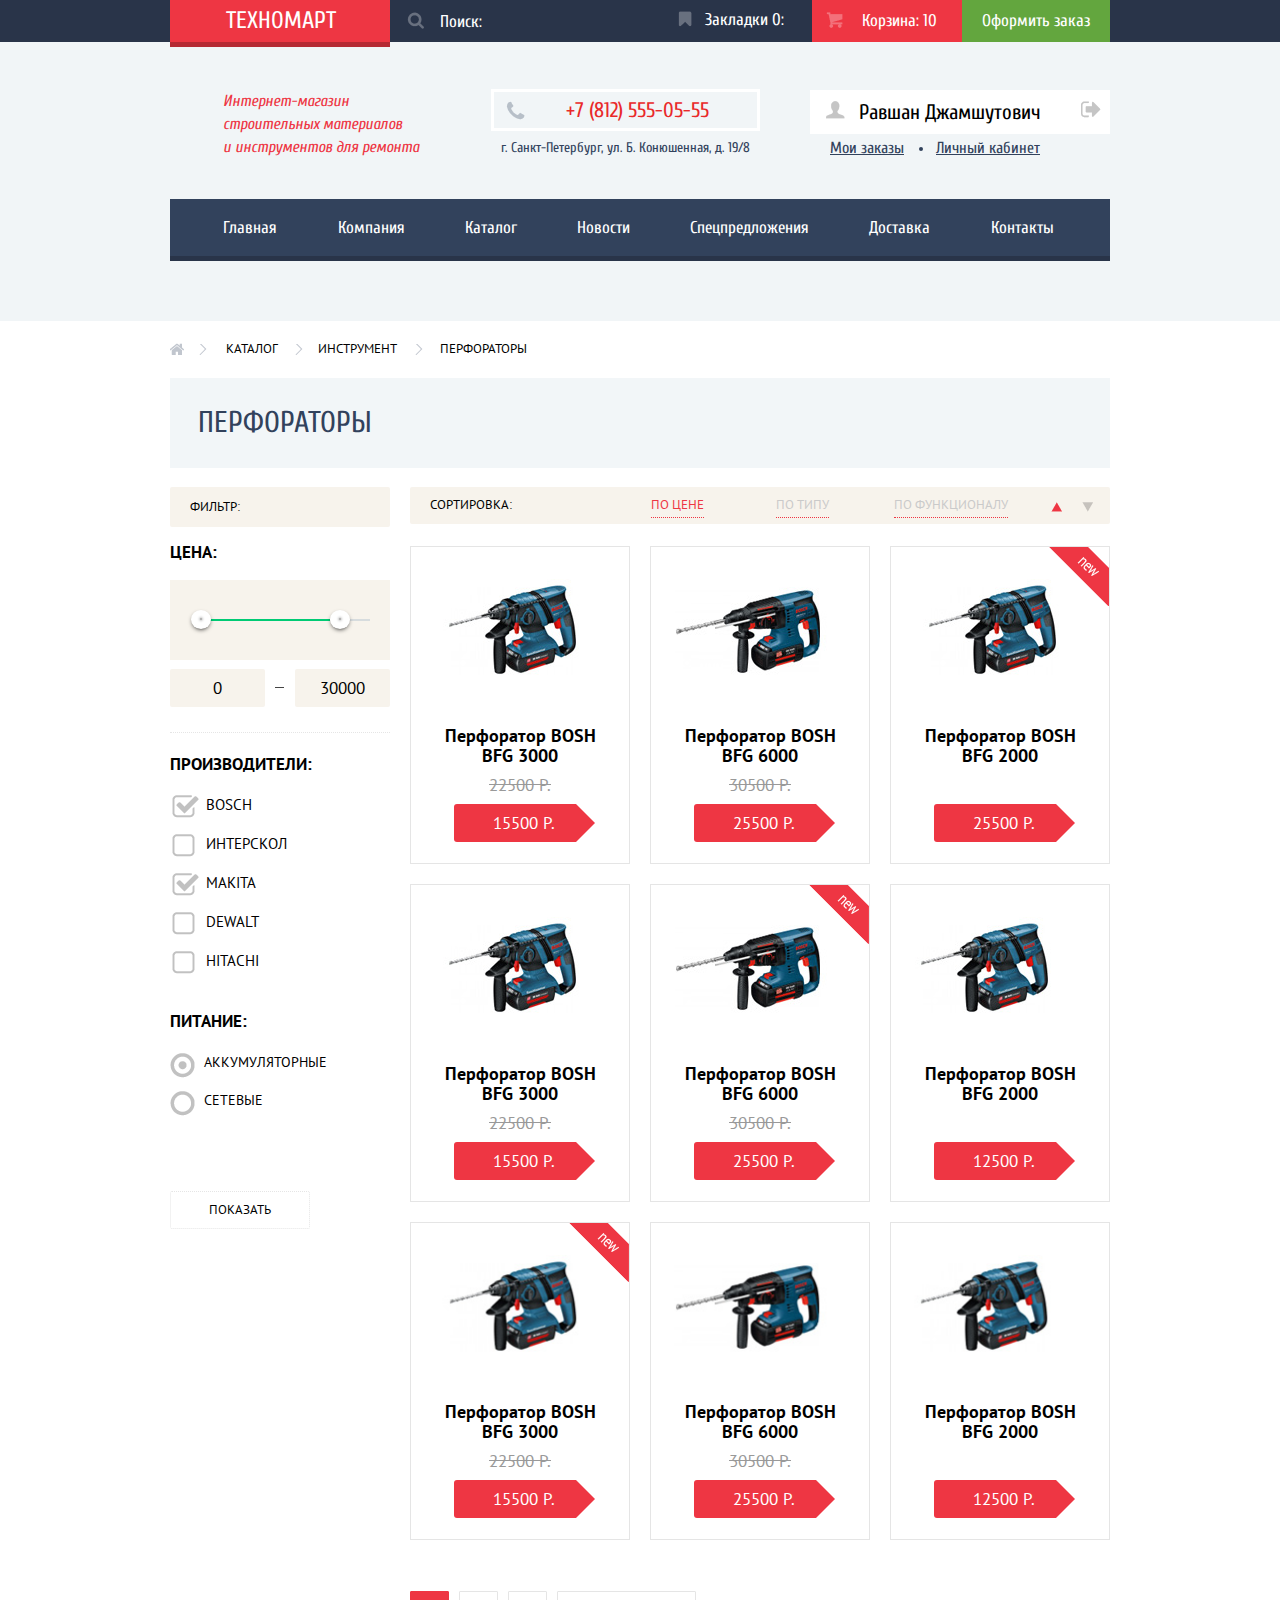
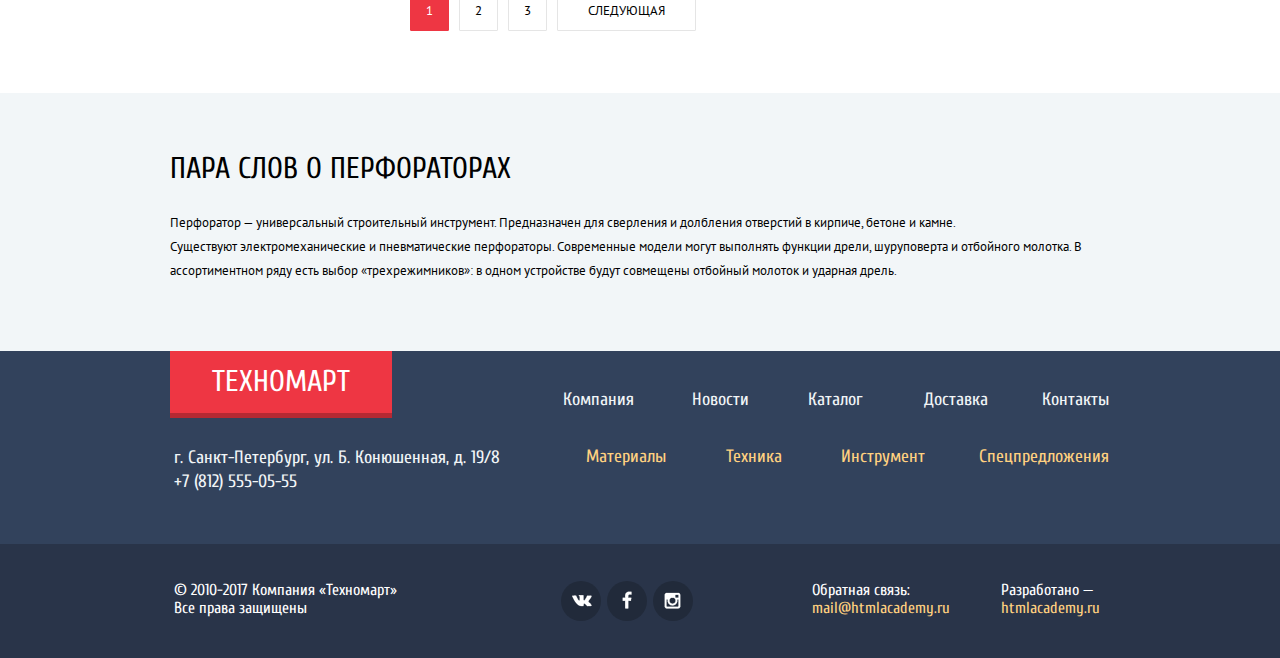
==== commit 534b08fc: "Для финальной проверки" ====
--- a/catalog.html
+++ b/catalog.html
@@ -6,8 +6,7 @@
     <title>Техномарт</title>
     <link rel="stylesheet" href="css/normalize.css">
     <link rel="stylesheet" href="css/style.css">
-    <link href="https://fonts.googleapis.com/css?family=Cuprum:400,700&amp;subset=cyrillic" rel="stylesheet"> 
-    <link href="https://fonts.googleapis.com/css?family=PT+Sans:400,700&amp;subset=cyrillic" rel="stylesheet">  
+    <link href="https://fonts.googleapis.com/css?family=Cuprum:400,700%7CPT+Sans:400,700&amp;subset=cyrillic" rel="stylesheet"> 
 </head>
 
 <body>
@@ -15,7 +14,7 @@
         <section class="top-main-header">
             <div class="container">
                 <div class="header-logo">
-                    <a href="/index.html" title="Логотип">Техномарт</a>
+                    <a href="index.html" title="Логотип">Техномарт</a>
                 </div>
                 <div class="header-search">
                     <form action="#" method="get">
@@ -36,8 +35,7 @@
         </section>
         <div class="container">
             <section class="bottom-main-header">
-                <p class="shop-description">Интернет-магазин строительных материалов
-                    <br>и инструментов для ремонта</p>
+                <p class="shop-description">Интернет-магазин строительных материалов<br>и инструментов для ремонта</p>
                 <div class="phone-address">
                     <div class="phone-number">
                         <p>+7 (812) 555-05-55</p>
@@ -87,10 +85,10 @@
             <div class="breadcrumbs">
                 <ul>
                     <li>
-                        <a class="home-page" href="/index.html"></a>
+                        <a class="home-page" href="index.html"></a>
                     </li>
                     <li>
-                        <a href="/catalog.html">Каталог</a>
+                        <a href="catalog.html">Каталог</a>
                     </li>
                     <li>
                         <a href="#">Инструмент</a>
@@ -174,7 +172,7 @@
                         <a class="down" href="#"></a>
                     </div>
                 </div>
-                <div class="products-cards-block">
+                <div class="products-cards-block clearfix">
                     <div class="good-card">
                         <div class="good-card-action">
                             <div class="for-before"><a href="#">Купить</a></div>
@@ -211,7 +209,7 @@
                         <div class="good-card-img">
                             <img src="img/perf-3.jpg" width="216" height="175" alt="Перфоратор BOSH BFG 2000">
                         </div>
-                        <h3>Перфоратор <span>Bosh BFG</span> 2000</h3>
+                        <h3 class="old-price-none">Перфоратор <span>Bosh BFG</span> 2000</h3>
                         <div class="current-price">25500 Р.</div>
                         <div class="new-lebel"></div>
                         <div class="add-to-basket">
@@ -260,7 +258,7 @@
                         <div class="good-card-img">
                             <img src="img/perf-5.jpg" width="216" height="175" alt="Перфоратор BOSH BFG 2000">
                         </div>
-                        <h3>Перфоратор <span>Bosh BFG</span> 2000</h3>
+                        <h3 class="old-price-none">Перфоратор <span>Bosh BFG</span> 2000</h3>
                         <div class="current-price">12500 Р.</div>
                     </div>
                     <div class="good-card">
@@ -300,7 +298,7 @@
                         <div class="good-card-img">
                             <img src="img/perf-8.jpg" width="216" height="175" alt="Перфоратор BOSH BFG 2000">
                         </div>
-                        <h3>Перфоратор <span>Bosh BFG</span> 2000</h3>
+                        <h3 class="old-price-none">Перфоратор <span>Bosh BFG</span> 2000</h3>
                         <div class="current-price">12500 Р.</div>
                     </div>
                 </div>
@@ -334,7 +332,7 @@
         <div class="top-main-footer">
             <div class="container clearfix">
                 <section class="bottom-logo-contacts">
-                    <a href="/index.html">Техномарт</a>
+                    <a href="index.html">Техномарт</a>
                     <p>г. Санкт-Петербург, ул. Б. Конюшенная, д. 19/8</p>
                     <p>+7 (812) 555-05-55</p>
                 </section>
@@ -348,7 +346,7 @@
                                 <a href="#">Новости</a>
                             </li>
                             <li>
-                                <a href="/catalog.html">Каталог</a>
+                                <a href="catalog.html">Каталог</a>
                             </li>
                             <li>
                                 <a href="#">Доставка</a>
--- a/css/style.css
+++ b/css/style.css
@@ -4,6 +4,7 @@
     font-family: "Cuprum", Arial, sans-serif;
     font-weight: normal;
     line-height: 18px;
+    min-width: 940px;
 }
 h1 {
     color: #000000;
@@ -220,6 +221,7 @@
 /*Нижняя часть шапки страницы*/
 
 .bottom-main-header .shop-description {
+    font-style: "Cuprum", sans-serif;
     margin: 0;
     width: 300px;
     float: left;
@@ -424,7 +426,7 @@
     border-radius: 4px;
 }
 .personal-data .my-orders {
-    margin: 0px 30px 0 20px;
+    margin: 0px 28px 0 20px;
 }
 .bottom-main-header .main-nav {
     width: 940px;
@@ -579,7 +581,7 @@
 }
 .slides-list .perforators-slide {
     background: url(../img/slide-perf.jpg) no-repeat;
-    display: none;
+    display: block;
 }
 .slides-list .slide {
     position: absolute;
@@ -619,7 +621,7 @@
     right: 19px;
 }
 .slides-list .drills-slide {
-    display: block;
+    display: none;
     background: url(../img/slide-drill.jpg) no-repeat;
 }
 .slides-list .open-catalog-btn {
@@ -838,15 +840,11 @@
     margin-top: 3px;
     margin-bottom: 10px;
 }
-.popular-goods .good-card:nth-child(4) h3 {
+.good-card .old-price-none {
     margin-top: 3px;
     margin-bottom: 38px;
 }
-.products-cards-block .good-card:nth-child(3n) h3 {
-    margin-top: 3px;
-    margin-bottom: 38px;
-}
-.good-card h3 span {
+.good-card span {
     text-transform: uppercase;
 }
 .good-card .old-price {
@@ -948,7 +946,7 @@
     -moz-box-sizing: border-box;
     box-sizing: border-box;
 }
-.producers-cards a img {
+.producers-cards img {
     vertical-align: middle;
 }
 .producers-cards div {
@@ -999,7 +997,7 @@
     margin-top: 22px;
 }
 .services .service-header {
-    padding: 69px 0 0 5px;
+    padding: 69px 0 0 3px;
     margin-bottom: 68px;
 }
 .service-header h2 {
@@ -1035,7 +1033,7 @@
     color: #ffffff;
     font-weight: bold;
     display: block;
-    padding: 14px 0 14px 21px;
+    padding: 15px 0 14px 24px;
     background-color: #32425c;
     text-decoration: none;
     border-bottom: 1px solid #293449;
@@ -1060,10 +1058,10 @@
     -webkit-box-sizing: border-box;
     -moz-box-sizing: border-box;
     box-sizing: border-box;
-    padding-left: 81px;
+    padding: 5px 0 0 82px;
 }
 .services-tab-content .service-tab-slide {
-     width: 750px;
+    width: 100%;
     min-height: 284px;
     float: left;
     display: none;
@@ -1077,10 +1075,10 @@
     color: #32425c;
     text-transform: uppercase;
     font-weight: normal;
-    margin-bottom: 37px;
+    margin-bottom: 30px;
 }
 .service-tab-slide p {
-    font-family: "PT Sans" sans-serif;
+    font-family: "PT Sans", sans-serif;
     font-size: 13px;
     line-height: 24px;
     color: #000000;
@@ -1092,18 +1090,15 @@
 
 .main .about-company {
     background-color: #ffffff;
-    padding: 84px 0 86px;
+    padding: 80px 0 84px;
     clear: both;
 }
 .about-company .technomart-company {
     float: left;
     width: 540px;
 }
-.technomart-company > h1 + p {
-    margin-top: 32px;
-}
-.technomart-company > h1 + p + p {
-    margin-top: 24px;
+.technomart-company .technomart-description {
+    margin: 32px 0 25px 5px;
 }
 .about-company .contacts {
     float: right;
@@ -1124,7 +1119,7 @@
     margin: 21px 0 36px;
     position: relative;
 }
-.technomart-company ul li {
+.technomart-company li {
     font-size: 18px;
     line-height: 20px;
     color: #000000;
@@ -1685,7 +1680,7 @@
 }
 .about-perf {
     background-color: #f2f6f8;
-    padding: 61px 0 71px;
+    padding: 64px 0 68px;
     clear: both;
 }
 .about-perf h2 {
@@ -1938,8 +1933,8 @@
     font-weight: bold;
     color: #000000;
     text-transform: uppercase;
-    padding: 14px 0;
-    margin: 3px 0;
+    padding: 16px 0;
+    margin: 0;
 }
 .filter-producers label {
     font-family: "PT Sans", sans-serif;
@@ -1954,7 +1949,7 @@
 }
 .filter-producers li {
     list-style: none;
-    margin-bottom: 20px;
+    margin-bottom: 19px;
 }
 .energy label {
     font-family: "PT Sans", sans-serif;
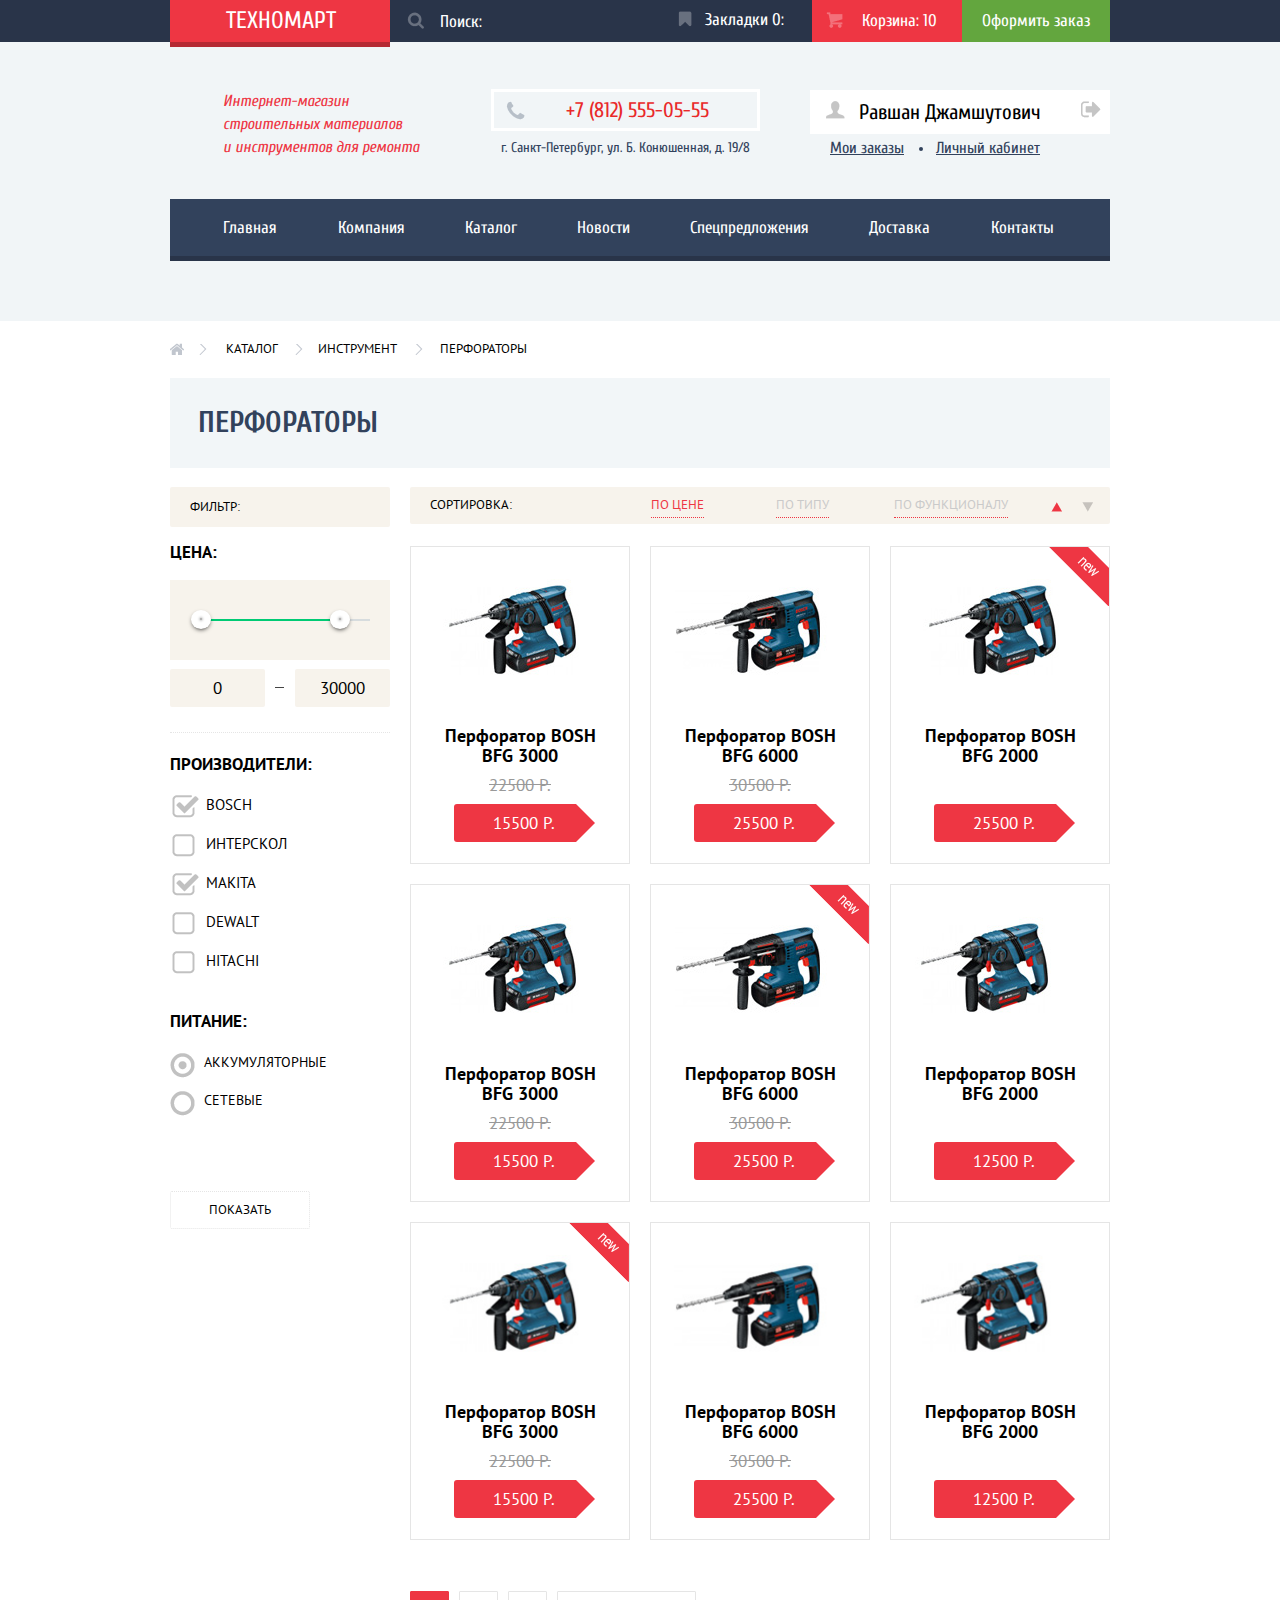
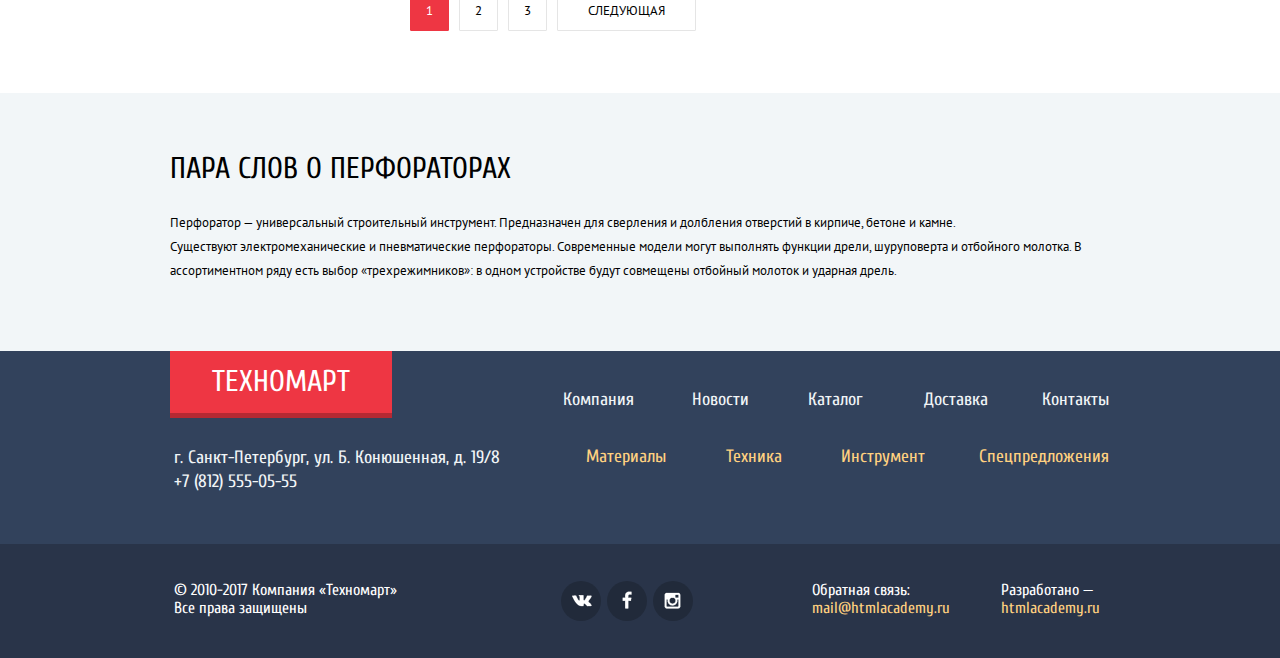
==== commit 01d2664d: "Дорабока_1" ====
--- a/catalog.html
+++ b/catalog.html
@@ -5,7 +5,7 @@
     <meta charset="utf-8">
     <title>Техномарт</title>
     <link rel="stylesheet" href="css/normalize.css">
-    <link rel="stylesheet" href="css/style.css">
+    <link rel="stylesheet" href="css/style-min.css">
     <link href="https://fonts.googleapis.com/css?family=Cuprum:400,700%7CPT+Sans:400,700&amp;subset=cyrillic" rel="stylesheet"> 
 </head>
 
@@ -37,9 +37,7 @@
             <section class="bottom-main-header">
                 <p class="shop-description">Интернет-магазин строительных материалов<br>и инструментов для ремонта</p>
                 <div class="phone-address">
-                    <div class="phone-number">
-                        <p>+7 (812) 555-05-55</p>
-                    </div>
+                    <p class="phone-number">+7 (812) 555-05-55</p>
                     <p class="address">г. Санкт-Петербург, ул. Б. Конюшенная, д. 19/8</p>
                 </div>
                 <div class="user-block">
@@ -55,7 +53,7 @@
                 <nav class="main-nav">
                     <ul>
                         <li>
-                            <a href="/index.html">Главная</a>
+                            <a href="index.html">Главная</a>
                         </li>
                         <li>
                             <a href="#">Компания</a>
@@ -213,9 +211,9 @@
                         <div class="current-price">25500 Р.</div>
                         <div class="new-lebel"></div>
                         <div class="add-to-basket">
-                            <div class="cross"></div>
+                            <a href="#" class="close-form"></a>
                             <p>Товар добавлен в корзину</p>
-                            <div class="btns">
+                            <div class="basket-btns clearfix">
                                 <a href="#">Оформить заказ</a>
                                 <a href="#">Продолжить покупки</a>
                             </div>
--- a/css/style-min.css
+++ b/css/style-min.css
@@ -0,0 +1 @@
+body{color:#000000;font-size:17px;font-family:"Cuprum", Arial, sans-serif;font-weight:normal;line-height:18px;min-width:940px}.clearfix::after{content:"";display:table;clear:both}.container{width:940px;margin:0 auto}.main-header{background-color:#f1f5f7;padding-bottom:60px}.main-header .top-main-header{font-size:0;background-color:#293449}.top-main-header .header-logo{width:220px;max-height:42px;display:inline-block;vertical-align:top}.header-logo a{font-size:24px;line-height:24px;text-decoration:none;color:#ffffff;text-transform:uppercase;display:block;padding:9px 56px;background-color:#ee3643;border-bottom:5px solid #b52933}.header-logo a:active{background-color:#ba2732;border-bottom:5px solid #8e1e26}.header-logo a:hover{background-color:#ca2c37;border-bottom:5px solid #9a212a}.top-main-header .header-search{width:270px;display:inline-block;vertical-align:top;font-size:17px;line-height:18px;position:relative}.header-search form{width:260px;clear:both}.header-search input{width:220px;height:42px;padding:0px 0px 0px 50px;font-size:17px;line-height:18px;font-family:Cuprum, Arial, sans-serif;font-weight:normal;color:#ffffff;border:none;outline:none;background:transparent}.header-search input::-webkit-input-placeholder{color:#ffffff}.header-search input:-moz-placeholder{color:#ffffff}.header-search input::-moz-placeholder{color:#ffffff}.header-search input:-ms-input-placeholder{color:#ffffff}.header-search button{border:none;width:17px;height:17px;background:url(../img/sprites.png) no-repeat;background-position:-103px -104px;position:absolute;left:17px;top:12px;outline:none}.header-search:hover button{background:url(../img/sprites.png) no-repeat;background-position:-2px -8px}.header-search input:focus{background:#ffffff;color:#000000}.header-search input:focus ~ button{background:url(../img/sprites.png) no-repeat;background-position:-152px -103px}.top-main-header .header-marks{width:140px;display:inline-block;vertical-align:top;font-size:17px;line-height:18px;position:relative}.header-marks a{text-decoration:none;color:#ffffff;display:block;padding:11px 16px 12px 45px}.header-marks a::before{content:"";width:14px;height:16px;position:absolute;top:11px;left:18px;background:url(../img/sprites.png) no-repeat;background-position:-155px -10px}.header-marks:hover a::before{background-position:-205px -8px}.header-marks:active a::before{background-position:-155px -10px}.header-marks a:active{background-color:#161d29}.top-main-header .header-basket{width:150px;display:inline-block;vertical-align:top;font-size:17px;line-height:18px;position:relative;box-sizing:border-box;margin-left:12px}.header-basket .filling{background-color:#ee3643}.header-basket a{text-decoration:none;color:#ffffff;display:block;padding:12px 6px 12px 50px}.header-basket a::before{content:"";width:17px;height:16px;position:absolute;top:12px;left:14px;background:url(../img/sprites.png) no-repeat;background-position:-55px -10px}.header-basket:hover a::before{background-position:-105px -12px}.header-basket:active a::before{background-position:-55px -10px}.header-basket a:active{background-color:#161d29}.top-main-header .order-btn{width:148px;display:inline-block;vertical-align:top;font-size:17px;line-height:18px}.order-btn a{text-decoration:none;color:#ffffff;display:block;padding:12px 19px 12px 20px;background-color:#63a63e}.order-btn a:hover{background-color:#5fbb2d}.order-btn a:active{background-color:#518534}.bottom-main-header .shop-description{font-style:"Cuprum", sans-serif;margin:0;width:300px;float:left;font-size:16px;line-height:23px;font-style:italic;color:#ee3643;padding:48px 50px 40px 53px;-webkit-box-sizing:border-box;-moz-box-sizing:border-box;box-sizing:border-box}.bottom-main-header .phone-address{width:300px;float:left;padding:47px 0px 0px 21px;-webkit-box-sizing:border-box;-moz-box-sizing:border-box;box-sizing:border-box}.phone-address .phone-number{border:3px solid #ffffff;display:inline-block;padding:9px 48px 9px 72px;position:relative;-webkit-box-sizing:border-box;-moz-box-sizing:border-box;box-sizing:border-box;font-size:21px;line-height:18px;color:#e9292a;margin:0}.phone-number::before{content:"";width:19px;height:19px;position:absolute;top:9px;left:12px;background:url(../img/sprites.png) no-repeat;background-position:-47px -100px}.phone-address .address{font-size:14px;line-height:24px;color:#32425c;margin:5px 0px 0px 10px}.bottom-main-header .registrations-btns{width:300px;float:right;font-size:0;padding:46px 0px 0px 21px;position:relative;-webkit-box-sizing:border-box;-moz-box-sizing:border-box;box-sizing:border-box}.bottom-main-header .enter-btn{display:inline-block;vertical-align:top;margin-right:9px}.enter-btn a{font-size:21px;line-height:19px;color:#000000;text-decoration:none;display:block;padding:13px 27px 13px 46px;background-color:#ffffff}.enter-btn a:hover{color:#ee3643}.enter-btn a:active{color:#b2b2b2}.enter-btn a::before{content:"";width:20px;height:17px;position:absolute;top:60px;left:34px;background:url(../img/sprites.png) no-repeat;background-position:-500.99998474121094px -52px}.enter-btn:hover a::before{background-position:-547.9999847412109px -53px}.enter-btn:active a::before{background-position:-500.99998474121094px -52px}.bottom-main-header .registration-btn{display:inline-block;vertical-align:top}.registration-btn a{font-size:21px;line-height:19px;color:#000000;text-decoration:none;display:block;padding:13px 23px 13px 24px;background-color:#ffffff}.registration-btn a:hover{color:#ee3643}.registration-btn a:active{color:#b2b2b2}.bottom-main-header .user-block{width:300px;float:right;position:relative;margin-top:48px}.user-block div:nth-child(1){background-color:#ffffff;padding:13px 0;margin-bottom:5px}.user-block .name{font-size:21px;line-height:18px;color:#000000;float:left;display:block;margin:0 0 0 49px;text-decoration:none}.user-block .name::before{content:"";width:20px;height:18px;position:absolute;top:11px;left:16px;background:url(../img/sprites.png) no-repeat;background-position:-246.99998474121094px -103px}.user-block:hover .name::before{background-position:-296.99998474121094px -103px}.user-block .name:active{opacity:0.3}.user-block .exit{float:right;display:block;background:url(../img/sprites.png) no-repeat;background-position:-595.9999847412109px -52px;width:21px;height:17px;text-decoration:none;position:absolute;top:11px;right:8px}.user-block .exit:active{background:url(../img/icon-logout-click.png) no-repeat;background-position:0}.user-block .exit:hover{background-position:-4px -102px}.user-block .personal-data{clear:both;position:relative;width:300px}.personal-data a{font-size:16px;line-height:0;color:#32425c}.personal-data a:hover{color:#ee434f}.personal-data a:active{color:#c5c5c5}.personal-data .personal-cabinet::before{content:"";width:4px;height:4px;position:absolute;top:8px;left:109px;background-color:#32425c;-webkit-border-radius:4px;-moz-border-radius:4px;-o-border-radius:4px;border-radius:4px}.personal-data .my-orders{margin:0px 28px 0 20px}.bottom-main-header .main-nav{width:940px;clear:both;background-color:#32425c;border-bottom:5px solid #293449}.main-nav ul{margin:0;padding:0;font-size:0}.main-nav li{display:inline-block;vertical-align:top}.main-nav a{font-size:17px;line-height:17px;padding:10px;color:#ffffff;text-decoration:none;display:block;padding:20px 30px}.main-nav li:nth-child(1) a{padding:20px 31px 20px 53px}.main-nav li:nth-child(7) a{padding:20px 53px 20px 31px}.main-nav a:hover{background-color:#293449}.main-nav a:active{background-color:#1d2739;color:#8e939c}.main{padding-top:57px}.main .banner-block{width:940px;-webkit-box-sizing:border-box;-moz-box-sizing:border-box;box-sizing:border-box}.banner-block .promo-item{width:300px;height:123px;float:left}.promo-item h2{margin:21px 0 0 24px;color:#ffffff;font-size:24px;font-weight:bold;line-height:30px}.promo-item a{font-size:14px;line-height:18px;color:#ffffff;text-decoration:none;display:inline-block;vertical-align:top;-webkit-border-radius:2px;-moz-border-radius:2px;-o-border-radius:2px;border-radius:2px;margin:12px 0 0 25px;text-transform:uppercase}.promo-item a:hover{background-color:#cccccc}.promo-item a:active{background-color:#b2b2b2}.banner-block .promo-item-materials{margin:0 20px 20px 0;background:#f6b22d url(../img/icon-materials.png) no-repeat;background-position:213px 30px;position:relative}.promo-item-materials .new-lebel{width:60px;height:59px;background:url(../img/new-flag.png) no-repeat;position:absolute;top:0px;right:0px}.banner-block .promo-item-tools{margin:0 20px 20px 0;background:#4aafde url(../img/icon-tools.png) no-repeat;background-position:199px 33px}.banner-block .promo-item-technique{margin:0 0 20px 0;background:#cc79d1 url(../img/icon-technique.png) no-repeat;background-position:192px 30px}.banner-block .promo-item-discounts{margin-bottom:20px;background:#85d179 url(../img/icon-discounts.png) no-repeat;background-position:197px 26px}.banner-block .promo-item-delivery{background:#f6b22d url(../img/icon-delivery.png) no-repeat;background-position:193px 33px}.promo-item-materials a{background-color:#dda028;padding:10px 25px}.promo-item-tools a{background-color:#429dc7;padding:10px 27px}.promo-item-technique a{background-color:#b76dbc;padding:10px 30px}.promo-item-discounts a{background-color:#77bc6d;padding:10px 22px}.promo-item-delivery a{background-color:#dda028;padding:10px 36px}.banner-block .slider{width:620px;height:266px;float:left;margin-right:20px;position:relative}.slider .slides-list{width:620px;height:266px}.slides-list .perforators-slide{background:url(../img/slide-perf.jpg) no-repeat;display:block}.slides-list .slide{position:absolute;width:inherit;height:inherit}.slide h2{font-size:36px;line-height:30px;color:#ffffff;text-transform:uppercase;margin:26px 0 0 23px}.slide p{font-family:"PT Sans", sans-serif;font-size:18px;line-height:24px;color:#ffffff;margin:5px 0 0 27px}.slide-nav .preview-slide-arrow{display:block;width:22px;height:40px;background:url(../img/icon-left-arrow.png) no-repeat;position:absolute;top:114px;left:26px}.slide-nav .next-slide-arrow{display:block;width:22px;height:40px;background:url(../img/icon-right-arrow.png) no-repeat;position:absolute;top:114px;right:19px}.slides-list .drills-slide{display:none;background:url(../img/slide-drill.jpg) no-repeat}.slides-list .open-catalog-btn{font-size:14px;line-height:18px;color:#ffffff;text-transform:uppercase;text-decoration:none;display:inline-block;vertical-align:top;padding:10px 46px 10px 49px;-webkit-border-radius:2px;-moz-border-radius:2px;-o-border-radius:2px;border-radius:2px;background-color:#ee3643;margin:122px 0px 0px 27px}.slide .open-catalog-btn:hover{background-color:#ca2c37}.slide .open-catalog-btn:active{background-color:#ba2732}.slider .slide-indicators{position:absolute;top:216px;left:300px}.slide-indicators .control::after{content:" ";display:block;height:10px;left:-4px;position:absolute;top:-4px;width:10px;background-color:#ffffff;-webkit-border-radius:50%;-moz-border-radius:50%;-o-border-radius:50%;border-radius:50%}.slide-indicators .control{cursor:pointer;display:inline-block;height:6px;position:relative;width:6px;background-color:#ee3643;-webkit-border-radius:50%;-moz-border-radius:50%;-o-border-radius:50%;border-radius:50%;margin-right:10px}.main .popular-goods{width:940px}.popular-goods-header{background-color:#f7f3ec;margin-top:53px;margin-bottom:20px}.popular-goods-header h2{float:left;margin:30px 29px;font-size:30px;line-height:30px;color:#32425c;text-decoration:none;text-transform:uppercase;font-weight:normal}.popular-goods-header a{float:right;display:block;font-size:14px;line-height:18px;text-decoration:none;color:#ffffff;background-color:#ee3643;padding:10px 54px;-webkit-border-radius:2px;-moz-border-radius:2px;-o-border-radius:2px;border-radius:2px;margin:25px 23px 0 0;text-transform:uppercase}.good-card{position:relative;width:220px;height:318px;border:1px solid #e5e5e5;vertical-align:top;margin-right:20px;background-color:#ffffff;-webkit-box-sizing:border-box;-moz-box-sizing:border-box;box-sizing:border-box;text-align:center;float:left}.products-cards-block .good-card{margin-bottom:20px}.good-card .good-card-action{display:none;position:absolute;top:0;left:0;width:218px;height:88px;padding:40px 0;z-index:10}.good-card-action a{display:block;width:129px;margin:0 auto;margin-bottom:7px;padding:7px 0;border:3px solid #63a63e;border-bottom-color:#367315;background-color:#63a63e;color:white;font-size:14px;font-weight:normal;line-height:18px;text-decoration:none;text-transform:uppercase;border-radius:3px}.good-card-action a:nth-child(2){color:#32425c;background:white;border-bottom-color:#63a63e}.good-card-action a:nth-child(2):hover{border-color:#32425c}.for-before + a:nth-child(2):active{border-color:#c1c6ce;color:#c1c6ce}.good-card-action a:nth-child(1):hover{background-color:#5fbb2d;border-color:#5fbb2d;border-bottom-color:#63a63e}.good-card-action a:nth-child(1):active{border-color:#518534;background-color:#518534}.good-card:hover .good-card-action{display:block}.good-card:hover{box-shadow:0 5px 50px -15px #293449;opacity:75%}.good-card-action a:nth-child(1)::before{content:"";width:17px;height:16px;position:absolute;top:50px;left:55px;background:url(../img/sprites.png) no-repeat;background-position:-55px -10px}.for-before:hover a::before,.for-before:active a::before{content:"";width:17px;height:16px;position:absolute;top:50px;left:55px;background:url(../img/icon-basket-white.png) no-repeat}.goods-cards-block .new-lebel:after,.products-cards-block .new-lebel:after{content:"";width:60px;height:59px;background:url(../img/new-flag.png) no-repeat;position:absolute;top:0px;right:0px}.popular-goods .good-card:nth-child(4n){margin-right:-4px}.products-cards-block .good-card:nth-child(3n){margin-right:-4px}.good-card .good-card-img{width:216px;height:176px}.good-card-img img{max-width:100%}.good-card h3{font-family:"PT Sans", sans-serif;font-size:18px;line-height:20px;color:#000000;padding:0 25px;margin-top:3px;margin-bottom:10px}.good-card .old-price-none{margin-top:3px;margin-bottom:38px}.good-card span{text-transform:uppercase}.good-card .old-price{font-family:"PT Sans", sans-serif;font-size:17px;line-height:18px;color:#999999;text-decoration:line-through}.good-card .current-price{font-family:"PT Sans", sans-serif;position:relative;width:80px;margin:10px 43px;margin-bottom:20px;padding:10px 30px;color:white;background:#ee3643;border-radius:3px}.good-card .current-price::after{content:"";position:absolute;top:0;right:-20px;width:0;height:0;border:19px solid white;border-left-color:#ee3643}.catalog-item .discount{min-height:20px;margin-top:15px;margin-bottom:10px;color:#999;text-decoration:line-through}.main .popular-producers{width:940px;padding-bottom:65px;clear:both}.popular-producers-header{background-color:#f7f3ec;margin-top:19px;margin-bottom:20px}.popular-producers-header h2{float:left;margin:30px 27px;font-size:30px;line-height:30px;color:#32425c;text-decoration:none;text-transform:uppercase;font-weight:normal}.popular-producers-header a{float:right;display:block;font-size:14px;line-height:18px;text-decoration:none;color:#ffffff;background-color:#ee3643;padding:10px 69px;-webkit-border-radius:2px;-moz-border-radius:2px;-o-border-radius:2px;border-radius:2px;margin:25px 23px 0 0;text-transform:uppercase}.producers-cards a:hover{box-shadow:0 10px 50px -10px #293449;opacity:50%}.producers-cards a:active{opacity:0.5;box-shadow:0 4px 10px 2px #293449}.popular-producers .producers-cards{font-size:0px}.producers-cards a{display:inline-block;vertical-align:top;width:220px;height:145px;text-decoration:none;border:1px dashed #e7e7e7;background-color:#ffffff;text-align:center;margin:0px 20px 20px 0;-webkit-box-sizing:border-box;-moz-box-sizing:border-box;box-sizing:border-box}.producers-cards img{vertical-align:middle}.producers-cards div{vertical-align:middle;display:table-cell;width:220px;height:145px}.producers-cards a:nth-child(4n){margin-right:0px}.main .services{background-color:#f2f6f8}.services-tab-content div:nth-child(1){background:url(../img/car.png) no-repeat;background-position:151px 24px}.services-tab-content div:nth-child(2){background:url(../img/medal.png) no-repeat;background-position:240px 1px}.services-tab-content div:nth-child(3){background:url(../img/credit.png) no-repeat;background-position:178px 0}.service-tab-slide a{text-decoration:none;font-size:14px;line-height:18px;text-transform:uppercase;color:#ffffff;background-color:#ee3643;display:block;width:192px;padding:9px 43px;-webkit-border-radius:2px;-moz-border-radius:2px;-o-border-radius:2px;border-radius:2px;-webkit-box-sizing:border-box;-moz-box-sizing:border-box;box-sizing:border-box;margin-top:22px}.services .service-header{padding:45px 0 0 3px;margin-bottom:68px}.service-header h2{font-size:30px;line-height:24px;color:#000000;text-transform:uppercase;margin-bottom:28px;font-weight:normal}.service-header p{font-family:"PT Sans", sans-serif;font-size:13px;line-height:24px;color:#000000;margin:0}.services .service-tab{float:left}.service-tab .service-tab-nav{margin:0 0 0 0;padding:0;width:240px;float:left}.service-tab-nav li{list-style:none}.service-tab-nav a{font-size:21px;line-height:30px;color:#ffffff;font-weight:bold;display:block;padding:15px 0 14px 24px;background-color:#32425c;text-decoration:none;border-bottom:1px solid #293449;border-top:1px solid #405069;-webkit-box-sizing:border-box;-moz-box-sizing:border-box;box-sizing:border-box}.service-tab-nav .active-indicated,.service-tab-nav .active-indicated:hover{background-color:#ffffff;color:#32425c;border:none}.service-tab-nav a:hover{background-color:#293449;border-top:1px solid #405069}.services .services-tab-content{float:left;width:700px;-webkit-box-sizing:border-box;-moz-box-sizing:border-box;box-sizing:border-box;padding:5px 0 0 82px}.services-tab-content .service-tab-slide{width:100%;min-height:284px;float:left;display:none}.services-tab-content .service-tab-slide-active{display:block}.service-tab-slide h2{font-size:36px;line-height:24px;color:#32425c;text-transform:uppercase;font-weight:normal;margin:0 0 30px 0}.service-tab-slide p{font-family:"PT Sans", sans-serif;font-size:13px;line-height:24px;color:#000000;margin:0;width:376px}.main .about-company{background-color:#ffffff;padding:80px 0 84px;clear:both}.about-company .technomart-company{float:left;width:540px}.technomart-company .technomart-description{margin:32px 0 25px 5px}.about-company .contacts{float:right;width:300px;position:relative}.technomart-company h1{margin:0;color:#000000;font-size:30px;font-family:inherit;font-weight:normal;line-height:24 px;text-transform:uppercase}.technomart-company p{margin:0;font-family:"PT Sans", sans-serif;font-size:13px;line-height:24px;color:#000000}.technomart-company ul{margin:21px 0 36px;position:relative}.technomart-company li{font-size:18px;line-height:20px;color:#000000;list-style:none;margin-bottom:20px}.technomart-company .line-1::before{content:"";width:25px;height:0px;background-color:red;position:absolute;top:11px;left:1px;border-bottom:2px solid #fb565a}.technomart-company .line-2::before{content:"";width:25px;height:0px;background-color:red;position:absolute;top:50px;left:1px;border-bottom:2px solid #fb565a}.technomart-company .line-3::before{content:"";width:25px;height:0px;background-color:red;position:absolute;top:89px;left:1px;border-bottom:2px solid #fb565a}.technomart-company a{font-size:14px;line-height:18px;color:#ffffff;display:block;width:142px;background-color:#ee3643;padding:11px 40px;text-decoration:none;-webkit-border-radius:2px;-moz-border-radius:2px;-o-border-radius:2px;border-radius:2px;text-transform:uppercase}.contacts h2{font-size:30px;line-height:24px;color:#000000;text-transform:uppercase;font-weight:normal;margin:-3px 0 28px}.contacts p{margin:0 0 34px;font-family:"PT Sans", sans-serif;font-size:13px;line-height:24px;color:#000000;width:182px}.contacts .write-us-btn{text-decoration:none;display:block;width:300px;font-size:14px;line-height:18px;color:#ffffff;background-color:#ee3643;padding:10px 60px;text-decoration:none;-webkit-border-radius:2px;-moz-border-radius:2px;-o-border-radius:2px;border-radius:2px;text-transform:uppercase;-webkit-box-sizing:border-box;-moz-box-sizing:border-box;box-sizing:border-box;margin-top:36px}.contacts .write-us{display:none;width:620px;border-top:7px solid #ee3643;padding:44px 0 0 0;-webkit-box-sizing:border-box;-moz-box-sizing:border-box;box-sizing:border-box;position:absolute;bottom:-186px;right:161px;background-color:#ffffff;box-shadow:0 43px 65px -15px #000101;opacity:75%}.write-us .submit{background-color:#f1f1f1;padding:40px 0}.write-us .wraper{position:relative}.write-us .container{width:462px;margin:0 auto}.write-us .name-container{float:left;margin-bottom:19px}.write-us .email-container{float:left}.write-us input[type="text"]{border:2px solid #d7dcde;-webkit-border-radius:2px;-moz-border-radius:2px;-o-border-radius:2px;border-radius:2px;padding:10px 0;font-family:"PT Sans", sans-serif;font-size:13px;line-height:18px;color:#999999;padding:9px 0px 9px 14px;margin:10px 19px 0px 0px;width:204px}.write-us input[type="email"]{border:2px solid #d7dcde;-webkit-border-radius:2px;-moz-border-radius:2px;-o-border-radius:2px;border-radius:2px;font-family:"PT Sans", sans-serif;font-size:13px;line-height:18px;color:#999999;margin:10px 0 0 0;padding:9px 0 9px 13px;width:204px}.write-us label{font-size:18px;line-height:18px;color:#000000}.write-us textarea{font-family:"PT Sans", sans-serif;font-size:13px;line-height:18px;color:#999999;border:2px solid #d7dcde;-webkit-border-radius:2px;-moz-border-radius:2px;-o-border-radius:2px;border-radius:2px;padding:7px 0 0 15px;margin-top:10px;box-sizing:border-box}.write-us .letter-container{clear:both;margin-bottom:37px}.letter-container .textarea-label{font-family:"Cuprum", sans-serif;font-size:18px;line-height:18px;color:#000000}.write-us .submit input{font-family:Cuprum, sans-serif;font-size:14px;line-height:18px;color:#ffffff;text-transform:uppercase;background-color:#ee3643;border:none;-webkit-border-radius:2px;-moz-border-radius:2px;-o-border-radius:2px;border-radius:2px;display:block;padding:10px 98px;width:460px;margin:0 auto}.write-us .close-btn{position:absolute;right:10px;top:-36px}.main-footer{clear:both}.main-footer p{margin:0}.top-main-footer{background-color:#32425c;padding-bottom:50px}.top-main-footer .bottom-logo-contacts{width:370px;float:left;font-size:0}.bottom-logo-contacts a{font-size:30px;line-height:30px;color:#ffffff;text-decoration:none;display:inline-block;vertical-align:top;text-transform:uppercase;border-bottom:5px solid #b52933;background-color:#ee3643;padding:16px 42px 16px 42px;margin-bottom:28px}.bottom-logo-contacts p{font-size:18px;line-height:24px;color:#f1f5f7;margin-left:4px}.top-main-footer .footer-menu-panels{width:570px;float:left}.footer-menu-panels .footer-main-nav{margin:37px 0px 31px 23px}.footer-main-nav ul{margin:0;padding:0}.footer-main-nav li{list-style:none;display:inline-block;vertical-align:top;font-size:0}.footer-main-nav li:nth-child(1){margin-right:54px}.footer-main-nav li:nth-child(2){margin-right:55px}.footer-main-nav li:nth-child(3){margin-right:57px}.footer-main-nav li:nth-child(4){margin-right:50px}.footer-main-nav li:nth-child(5){margin-right:0px}.footer-main-nav a{text-decoration:none;font-size:18px;line-height:24px;color:#f1f5f7}.footer-main-nav a:hover{text-decoration:underline}.footer-main-nav a:active{color:#a4abb4;text-decoration:none}.footer-menu-panels .footer-choice-nav{margin-left:46px}.footer-choice-nav ul{margin:0;padding:0}.footer-choice-nav li{list-style:none;display:inline-block;vertical-align:top;font-size:0}.footer-choice-nav li:nth-child(1){margin-right:56px}.footer-choice-nav li:nth-child(2){margin-right:55px}.footer-choice-nav li:nth-child(3){margin-right:50px}.footer-choice-nav li:nth-child(4){margin-right:0px}.footer-choice-nav a{text-decoration:none;font-size:18px;line-height:24px;color:#ffd180}.footer-choice-nav a:hover{text-decoration:underline}.footer-choice-nav a:active{color:#ad956f;text-decoration:none}.main-footer .bottom-main-footer{background-color:#293449;padding:37px 0;-webkit-box-sizing:border-box;-moz-box-sizing:border-box;box-sizing:border-box}.footer-copyright{width:240px;float:left;font-size:16px;line-height:18px;color:#ffffff;margin-left:4px}.footer-social{width:300px;float:left;padding-left:146px;-webkit-box-sizing:border-box;-moz-box-sizing:border-box;box-sizing:border-box}.footer-social .social-btn{display:inline-block;width:40px;height:40px;-webkit-border-radius:40px;-moz-border-radius:40px;-o-border-radius:40px;border-radius:40px;background:#212a3a url(../img/sprites.png) no-repeat;margin:0 1px;font-size:0;vertical-align:top;text-decoration:none}.footer-social .social-btn:hover{background-color:#ee3643}.footer-social .social-btn:active{background-color:#ee3643}.footer-social .social-vk{background-position:-352px -90px}.footer-social .social-fb{background-position:-339px -42px}.footer-social .social-inst{background-position:-439px -43px}.connect-develop{float:right;width:320px}.bottom-main-footer .footer-connect{width:160px;float:left;padding-left:22px;-webkit-box-sizing:border-box;-moz-box-sizing:border-box;box-sizing:border-box}.footer-connect p,.footer-develop p{font-size:16px;line-height:18px;color:#ffffff}.footer-connect a,.footer-develop a{text-decoration:none;font-size:16px;line-height:18px;color:#ffd180}.footer-connect a:hover,.footer-develop a:hover{text-decoration:underline}.footer-connect a:active,.footer-develop a:active{color:#ee3643}.bottom-main-footer .footer-develop{width:100px;float:left;margin-left:51px;-webkit-box-sizing:border-box;-moz-box-sizing:border-box;box-sizing:border-box}.breadcrumbs ul{padding:0px;margin:0px;font-size:0;margin-top:19px;margin-bottom:20px}.breadcrumbs li{list-style:none;display:inline-block;vertical-align:top;position:relative}.breadcrumbs li,.breadcrumbs a{text-decoration:none;font-family:"PT Sans", sans-serif;font-size:13px;line-height:18px;text-transform:uppercase;color:#000000}.breadcrumbs .home-page{display:block;width:15px;height:12px;background:url(../img/sprites.png) no-repeat;background-position:-396.99998474121094px -54px;position:absolute;top:3px}.breadcrumbs li:nth-child(2) a:before{content:"";width:8px;height:12px;background:url(../img/sprites.png) no-repeat;background-position:-466.00001525878906px -103.99998474121094px;position:absolute;left:-27px;top:4px}.breadcrumbs li:nth-child(3) a:before{content:"";width:8px;height:12px;background:url(../img/sprites.png) no-repeat;background-position:-466.00001525878906px -103.99998474121094px;position:absolute;left:-23px;top:4px}.breadcrumbs li:nth-child(3) a::after{content:"";width:8px;height:12px;background:url(../img/sprites.png) no-repeat;background-position:-466.00001525878906px -103.99998474121094px;position:absolute;left:97px;top:4px}.breadcrumbs li:nth-child(1){margin:0 56px 0 0}.breadcrumbs li:nth-child(2){margin:0 40px 0 0}.breadcrumbs li:nth-child(3){margin:0 43px 0 0}.breadcrumbs + h1{font-size:30px;line-height:30px;color:#32425c;background-color:#f2f6f8;margin:0 0 19px 0;padding:30px 0 30px 28px;text-transform:uppercase}.search-filters{width:220px;min-height:745px;float:left}.products{width:700px;min-height:1055px;float:right;margin-bottom:62px}.add-to-basket{position:absolute;top:-135px;left:-617px;display:none;width:620px;border-top:7px solid #ee3643;box-sizing:border-box;z-index:10;background-color:#ffffff}.add-to-basket .close-form{position:absolute;top:8px;right:8px;display:block;width:21px;height:21px;background:url(../img/cross.png) no-repeat;text-decoration:none}.add-to-basket p{background:url(../img/icon-add.png) no-repeat;background-position:79px 46px;font-size:30px;line-height:18px;color:#000000;text-align:center;padding:72px 0;margin:0}.basket-btns a:nth-child(1){font-size:14px;line-height:18px;color:#ffffff;text-transform:uppercase;text-decoration:none;background-color:#ee3643;padding:9px 60px;-webkit-border-radius:2px;-moz-border-radius:2px;-o-border-radius:2px;border-radius:2px;margin:38px 20px 38px 82px;float:left}.add-to-basket .basket-btns{background-color:#f1f1f1}.basket-btns a:nth-child(2){font-size:14px;line-height:18px;color:#000000;text-transform:uppercase;text-decoration:none;background-color:#ffffff;padding:9px 44px;-webkit-border-radius:2px;-moz-border-radius:2px;-o-border-radius:2px;border-radius:2px;margin:38px 0;float:left}.products .pages-nav{margin-top:31px;clear:both}.pages-nav ul{margin:0;padding:0;font-size:0}.pages-nav li{list-style:none;display:inline-block;vertical-align:top}.pages-nav a{text-decoration:none;font-family:"PT Sans", sans-serif;font-size:13px;line-height:18px;color:#000000;display:block;border:1px solid #e5e5e5;-webkit-border-radius:1px;-moz-border-radius:1px;-o-border-radius:1px;border-radius:1px;padding:10px 15px;margin-right:10px}.pages-nav li:nth-child(4) a{text-transform:uppercase;padding:10px 30px}.pages-nav a:hover{border-color:#bdc6ca}.pages-nav li a:active{border-color:#ee3643}.pages-nav .active-indicate,.pages-nav .active-indicate:hover,.pages-nav .active-indicate:active{background-color:#ee3643;color:#ffffff;border-color:#ee3643}.about-perf{background-color:#f2f6f8;padding:64px 0 68px;clear:both}.about-perf h2{font-size:30px;line-height:24px;color:#000000;text-transform:uppercase;font-weight:normal;margin:0 0 30px 0}.about-perf p{font-family:"PT Sans", sans-serif;font-size:13px;line-height:24px;color:#000000;margin:0}.products .sorting{font-size:0;background-color:#f7f3ec;padding:6px 20px;margin:0;-webkit-border-radius:2px;-moz-border-radius:2px;-o-border-radius:2px;border-radius:2px;margin-bottom:22px}.sorting p{font-family:"PT Sans", sans-serif;font-size:13px;line-height:24px;color:#000000;margin:0 139px 0 0;float:left;text-transform:uppercase}.sorting a{font-family:"PT Sans", sans-serif;font-size:13px;line-height:24px;color:#cacaca;margin:0;text-transform:uppercase;text-decoration:none;display:inline-block;vertical-align:top;border-bottom:1px dotted #ee3643}.sorting .active-status{color:#ee3643}.sorting a:hover{color:black;border-bottom:1px solid #ee3643}.sorting a:active{color:#ee3643;border:none}.sorting .price-sorting{margin:0 72px 0 0}.sorting .type-sorting{margin:0 65px 0 0}.sorting .functional-sorting{margin:0 34px 0 0}.sorting .triangle-up-down{float:right;position:relative}.triangle-up-down .up{width:11px;height:10px;background:url(../img/icon-up-dir%20.png) no-repeat;border:none;position:absolute;top:9px;right:28px;border:none}.triangle-up-down .up:hover{background:url(../img/icon-up-dir-peace.png) no-repeat;border:none}.triangle-up-down .up:active,.triangle-up-down .active-up{background:url(../img/icon-up-dir-red.png) no-repeat}.triangle-up-down .down{width:11px;height:10px;background:url(../img/sprites.png) no-repeat;background-position:-249px -57px;border:none;position:absolute;top:9px;right:-3px;border:none}.triangle-up-down .down:hover{background:url(../img/icon-down-dir-peace.png) no-repeat;border:none}.triangle-up-down .down:active{background:url(../img/icon-down-dir-red%20.png) no-repeat}.search-filters .price{border-bottom:1px dotted #e5e5e5;padding-bottom:25px}.search-filters > p{font-family:"PT Sans", sans-serif;font-size:13px;line-height:18px;color:#000000;text-transform:uppercase;background-color:#f7f3ec;padding:11px 0 11px 20px;-webkit-border-radius:2px;-moz-border-radius:2px;-o-border-radius:2px;border-radius:2px;margin:0}.price p{font-family:"PT Sans", sans-serif;font-size:17px;line-height:30px;font-weight:bold;color:#000000;text-transform:uppercase;padding:10px 0 13px 0;margin:0}.price .price-switch{height:80px;background-color:#f7f3ec;position:relative;margin-bottom:9px}.price-switch .line-green-zone{width:120px;height:0;border-bottom:2px solid #00ca74;float:left;margin:39px 20px 0 40px}.price-switch .line-grey-zone{width:20px;height:0;border-bottom:2px solid #d7dcde;float:left;margin:39px 0px 0 0}.price-switch .runner{width:20px;height:19px;background-color:#ffffff;-webkit-border-radius:50%;-moz-border-radius:50%;-o-border-radius:50%;border-radius:50%;box-shadow:0 2px 5px -2px #000101;cursor:pointer}.runner .central-point{width:2px;height:2px;background-color:#ababab;margin:0 auto;margin-top:8px;-webkit-border-radius:50%;-moz-border-radius:50%;-o-border-radius:50%;border-radius:50%;box-shadow:0 0px 3px -0px #000101}.price-switch .left-runner{position:absolute;top:30px;left:160px}.price-switch .right-runner{position:absolute;top:30px;left:21px}.price-container .price-block{font-family:"PT Sans", sans-serif;font-size:17px;line-height:18px;color:#000000;width:95px;height:38px;background-color:#f7f3ec;-webkit-border-radius:2px;-moz-border-radius:2px;-o-border-radius:2px;border-radius:2px;float:left;text-align:center;vertical-align:middle;padding:10px 0;box-sizing:border-box}.price-container .line{width:9px;height:0;border-bottom:1px solid #444444}.price-container .wrapper{height:38px;width:9px;float:left;padding:18px 0;box-sizing:border-box}.price-container .left-price-block{margin-right:10px}.price-container .right-price-block{margin-left:11px}.search-filters input[type="submit"]{font-family:"PT Sans", sans-serif;font-size:13px;line-height:18px;color:#000000;text-transform:uppercase;border:1px dotted #e5e5e5;background-color:#ffffff;-webkit-border-radius:2px;-moz-border-radius:2px;-o-border-radius:2px;border-radius:2px;width:140px;height:38px;cursor:pointer;margin-top:63px}form p{font-family:"PT Sans", sans-serif;font-size:17px;line-height:30px;font-weight:bold;color:#000000;text-transform:uppercase;padding:16px 0;margin:0}.filter-producers label{font-family:"PT Sans", sans-serif;font-size:15px;line-height:20px;color:#000000;text-transform:uppercase}.filter-producers ul{margin:0 0 0 36px;padding:0}.filter-producers li{list-style:none;margin-bottom:19px}.energy label{font-family:"PT Sans", sans-serif;font-size:14px;line-height:20px;color:#000000;text-transform:uppercase}.energy ul{margin:0 0 0 34px;padding:0}.energy li{list-style:none;margin-bottom:18px}.search-filters input[type="checkbox"],.search-filters input[type="radio"]{display:none}.search-filters input[type="checkbox"] + label,.search-filters input[type="radio"] + label{cursor:pointer;position:relative}.search-filters input[type="checkbox"] + label::before{content:"";display:inline-block;width:23px;height:23px;background-position:-262.00001525878906px -11px;background-image:url(../img/sprites.png);background-repeat:no-repeat;position:absolute;top:0px;left:-34px}.search-filters input[type="checkbox"]:disabled + label::before{background-image:url(../img/sprites.png);background-repeat:no-repeat;background-position:-308.00001525878906px -13px}input[type="radio"] + label::before{content:"";display:inline-block;background-position:-560.0000152587891px -14px;width:25px;height:25px;background-image:url(../img/sprites.png);background-repeat:no-repeat;position:absolute;top:0px;left:-34px}input[type="radio"]:disabled + label::before{background-image:url(../img/sprites.png);background-repeat:no-repeat;background-position:-592.0000152587891px -14px}input[type="checkbox"]:checked + label::before{width:27px;height:23px;background-image:url(../img/sprites.png);background-repeat:no-repeat;background-position:-411.00001525878906px -13px}input[type="checkbox"]:checked:disabled + label::before{background-image:url(../img/sprites.png);background-repeat:no-repeat;background-position:-459.00001525878906px -15px}input[type="radio"]:checked + label::before{background-image:url(../img/sprites.png);background-repeat:no-repeat;background-position:0 -47px}input[type="radio"]:checked:disabled + label::before{background-image:url(../img/sprites.png);background-repeat:no-repeat;background-position:-45px -48px}